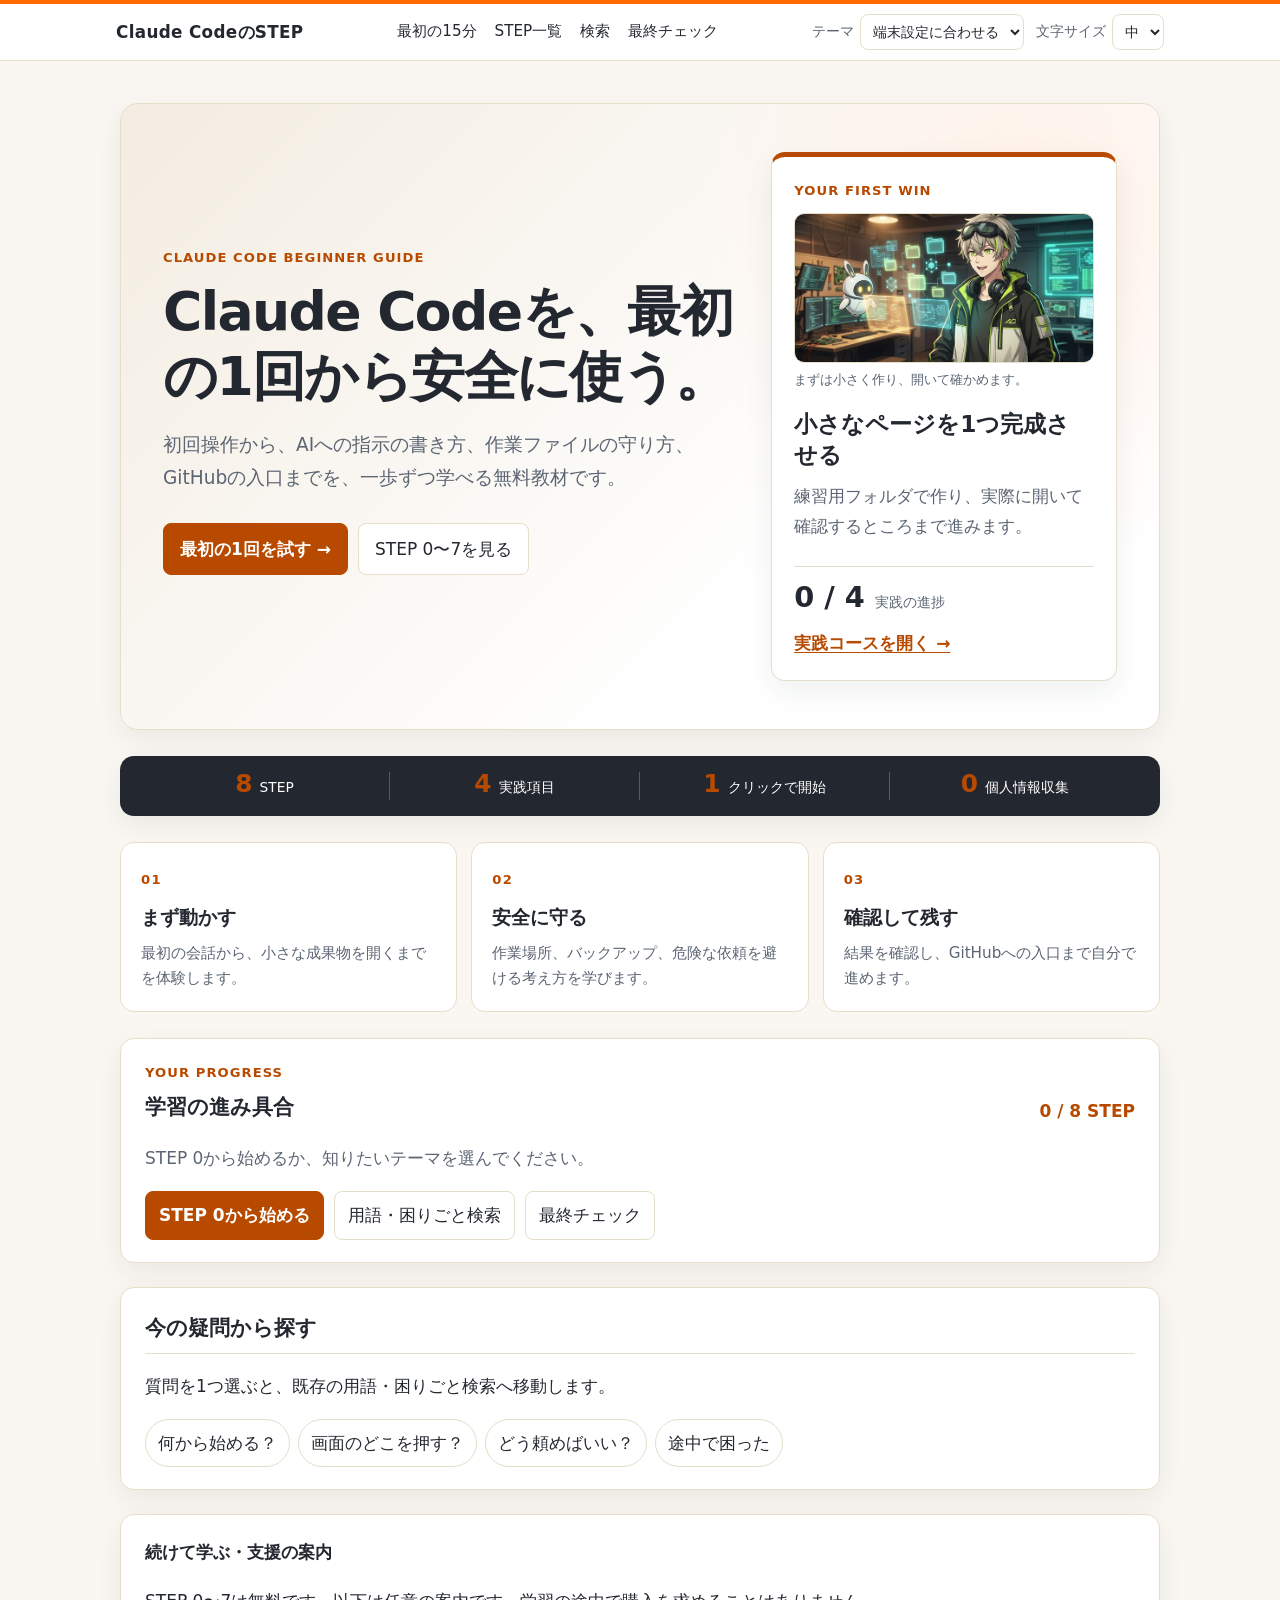
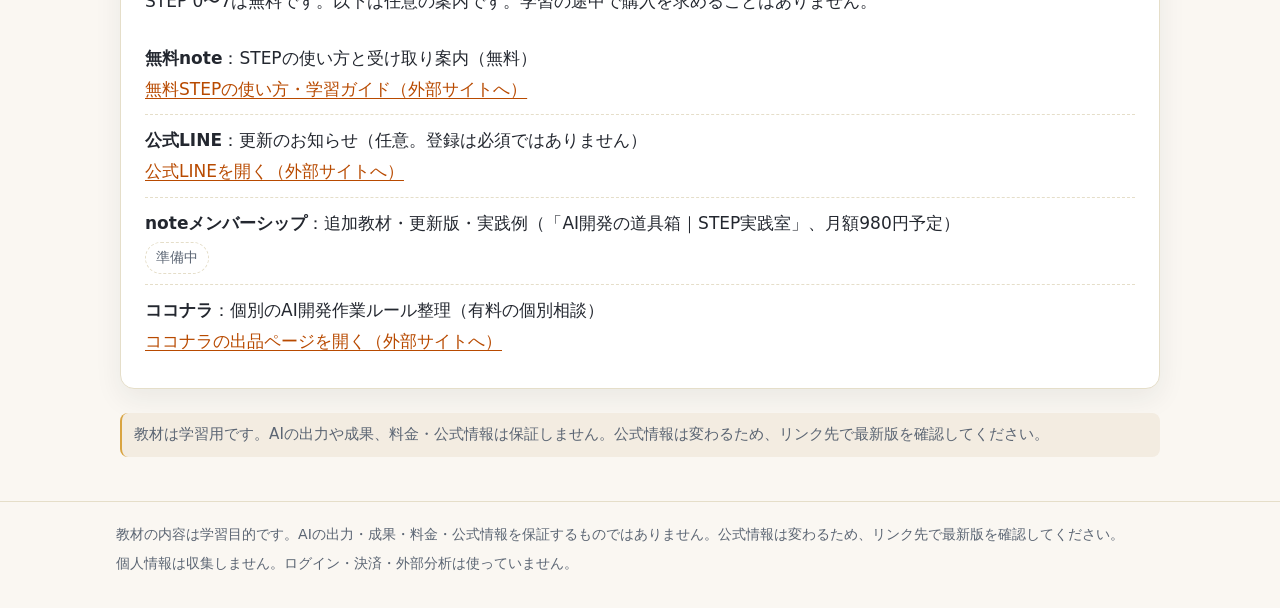
==== index.html @ e353921c "feat: refine responsive visual hierarchy" ====
<!doctype html>
<html lang="ja">
<head>
  <meta charset="utf-8">
  <meta name="viewport" content="width=device-width, initial-scale=1">
  <title>Claude CodeのSTEP</title>
  <meta name="description" content="Claude Codeの初回操作から、AIへの指示の書き方、作業ファイルの守り方、GitHubの入口までを学べる無料教材です。">
  <link rel="icon" href="data:image/svg+xml,%3Csvg xmlns='http://www.w3.org/2000/svg' viewBox='0 0 16 16'%3E%3Crect width='16' height='16' rx='3' fill='%23c2410c'/%3E%3C/svg%3E">
  <link rel="stylesheet" href="assets/style.css">
  <script>
    /* テーマ：保存済みの選択を描画前に適用する（auto＝端末設定に合わせる。保存不可でも動く） */
    (function () {
      var key = "claude-code-step:theme:v1";
      var fontKey = "claude-code-step:font-size:v1";
      var mode = "auto";
      var fontSize = "medium";
      try { var s = window.localStorage.getItem(key); if (s === "light" || s === "dark") mode = s; } catch (e) {}
      try { var f = window.localStorage.getItem(fontKey); if (f === "small" || f === "large") fontSize = f; } catch (e) {}
      if (mode !== "auto") document.documentElement.setAttribute("data-theme", mode);
      document.documentElement.setAttribute("data-font-size", fontSize);
      document.addEventListener("DOMContentLoaded", function () {
        var sel = document.getElementById("theme-select");
        var fontSel = document.getElementById("font-size-select");
        if (sel) {
          sel.value = mode;
          sel.addEventListener("change", function () {
          var v = sel.value;
          if (v === "light" || v === "dark") {
            document.documentElement.setAttribute("data-theme", v);
          } else {
            document.documentElement.removeAttribute("data-theme");
          }
          try { window.localStorage.setItem(key, v); } catch (e) {}
          });
        }
        if (fontSel) {
          fontSel.value = fontSize;
          fontSel.addEventListener("change", function () {
            var v = fontSel.value === "small" || fontSel.value === "large" ? fontSel.value : "medium";
            document.documentElement.setAttribute("data-font-size", v);
            try { window.localStorage.setItem(fontKey, v); } catch (e) {}
          });
        }
      });
    })();
  </script>
</head>
<body>
  <a class="skip" href="#app" data-skip="main">本文へ移動</a>
  <header class="site-header">
    <div class="wrap header-inner">
      <a class="brand" href="#/" data-nav="home">Claude CodeのSTEP</a>
      <nav class="main-nav" aria-label="主要メニュー">
        <a href="#/start" data-nav="start">最初の15分</a>
        <a href="#/steps" data-nav="steps">STEP一覧</a>
        <a href="#/search" data-nav="search">検索</a>
        <a href="#/final" data-nav="final">最終チェック</a>
      </nav>
      <div class="display-controls" aria-label="表示設定">
        <label class="theme-switch">テーマ
          <select id="theme-select">
            <option value="auto">端末設定に合わせる</option>
            <option value="light">ライト</option>
            <option value="dark">ダーク</option>
          </select>
        </label>
        <label class="theme-switch">文字サイズ
          <select id="font-size-select">
            <option value="small">小</option>
            <option value="medium">中</option>
            <option value="large">大</option>
          </select>
        </label>
      </div>
    </div>
  </header>

  <div class="wrap">
    <p id="store-notice" class="store-notice" hidden>この環境では進捗を保存できません。教材の閲覧と操作はそのまま行えます。</p>
    <p id="status" class="sr-status" role="status" aria-live="polite"></p>
    <main id="app" tabindex="-1">
      <p class="loading">読み込み中…</p>
    </main>
  </div>

  <footer class="site-footer">
    <div class="wrap">
      <p>教材の内容は学習目的です。AIの出力・成果・料金・公式情報を保証するものではありません。公式情報は変わるため、リンク先で最新版を確認してください。</p>
      <p>個人情報は収集しません。ログイン・決済・外部分析は使っていません。</p>
    </div>
  </footer>

  <script src="assets/app.js" defer></script>
</body>
</html>
---- assets/style.css ----
/* Claude CodeのSTEP｜スタイル（PC・スマホ対応、派手な演出なし）
 * デザイン方針（2026-11-09 最終調整）
 *  - でじたるあそびの基調（温かいクリーム背景・チャコール文字・グレージュの罫線）を土台にする
 *  - アクセントはでじたるあそびのオレンジを、文字と白地で4.5:1以上になるよう濃くした色（#B84A00）で使う
 *  - 渋沢A壱のライムグリーンは装飾（ヘッダーの細い帯）だけに使い、文字や操作部には使わない
 *  - 注意・補足の箱は地色を淡くし、左の罫線を細くして主張を抑える
 *  - 色は :root のトークンだけで定義し、部品のCSSはトークンを参照する
 */

:root {
  /* 色トークン（ライト） */
  --bg: #faf7f2;          /* でじたるあそびのクリーム背景 */
  --fg: #23272f;          /* 本文：チャコール（でじたるあそびの本文色） */
  --muted: #5b6573;       /* 補足文：本文より一段薄い */
  --line: #e5dec9;        /* 罫線：グレージュ */
  --card: #ffffff;        /* カード・面 */
  --accent: #b84a00;      /* 操作・リンク：オレンジを白地で読める濃さに調整 */
  --accent-fg: #ffffff;
  --done: #2e7d4f;        /* 完了の表示 */
  --note-bg: #f3ece1;     /* 注意・補足の地色（でじたるあそびのbg-subtle） */
  --note-line: #d9a441;   /* 注意・補足の左罫線（細く使う） */
  --focus: #d45400;       /* キーボードの焦点 */
  --brand: #ff6b00;       /* 装飾のみ（ヘッダーの帯） */
  --lime: #b8f500;        /* 装飾のみ（渋沢A壱の衣装色） */
  --radius: 8px;
  color-scheme: light;
}

@media (prefers-color-scheme: dark) {
  :root:not([data-theme="light"]) {
    --bg: #17181d;
    --fg: #edebe6;
    --muted: #a9afba;
    --line: #34343d;
    --card: #22232b;
    --accent: #ff9a4d;
    --accent-fg: #17181d;
    --done: #6fcf97;
    --note-bg: #2a2418;
    --note-line: #c98a2e;
    --focus: #ff9a4d;
    color-scheme: dark;
  }
}

:root[data-theme="dark"] {
  --bg: #17181d;
  --fg: #edebe6;
  --muted: #a9afba;
  --line: #34343d;
  --card: #22232b;
  --accent: #ff9a4d;
  --accent-fg: #17181d;
  --done: #6fcf97;
  --note-bg: #2a2418;
  --note-line: #c98a2e;
  --focus: #ff9a4d;
  color-scheme: dark;
}

* { box-sizing: border-box; }

html, body { margin: 0; padding: 0; }

body {
  background: var(--bg);
  color: var(--fg);
  font-family: "Yu Gothic UI", "Hiragino Sans", "Meiryo", system-ui, sans-serif;
  font-size: 17px;
  line-height: 1.8;
  overflow-wrap: anywhere;
}
html[data-font-size="small"] body { font-size: 16px; }
html[data-font-size="large"] body { font-size: 19px; }

.wrap {
  max-width: 760px;
  margin: 0 auto;
  padding: 0 16px;
}

a { color: var(--accent); text-underline-offset: 3px; }
a:focus-visible, button:focus-visible, input:focus-visible, summary:focus-visible {
  outline: 3px solid var(--focus);
  outline-offset: 2px;
}

.skip {
  position: absolute;
  left: -9999px;
}
.skip:focus { left: 16px; top: 8px; background: var(--card); color: var(--fg); padding: 6px 10px; z-index: 10; }

.sr-status {
  position: absolute;
  width: 1px; height: 1px; overflow: hidden;
  clip: rect(0 0 0 0);
  white-space: nowrap;
}

/* ヘッダー：上端の細い帯だけブランド色で示す */
.site-header {
  border-top: 4px solid var(--brand);
  border-bottom: 1px solid var(--line);
  background: var(--card);
  position: sticky;
  top: 0;
  z-index: 5;
}
.header-inner {
  display: flex;
  flex-wrap: wrap;
  gap: 8px 16px;
  align-items: center;
  justify-content: space-between;
  padding-top: 10px;
  padding-bottom: 10px;
}
.brand {
  font-weight: 800;
  text-decoration: none;
  color: var(--fg);
  font-size: 1.05rem;
  letter-spacing: 0.02em;
}
.main-nav {
  display: flex;
  flex-wrap: wrap;
  gap: 4px 14px;
  font-size: 0.95rem;
}
.main-nav a { text-decoration: none; padding: 4px 2px; color: var(--fg); }
.main-nav a[aria-current="page"] { font-weight: 800; border-bottom: 3px solid var(--brand); }

/* 表示切り替え（ヘッダー上部。ラベル付きの小さな選択欄） */
.theme-switch {
  display: inline-flex;
  align-items: center;
  gap: 6px;
  font-size: 0.9rem;
  color: var(--muted);
}
.theme-switch select {
  min-height: 36px;
  padding: 4px 8px;
  font: inherit;
  color: var(--fg);
  background: var(--card);
  border: 1px solid var(--line);
  border-radius: var(--radius);
}
.display-controls { display: flex; flex-wrap: wrap; gap: 8px 12px; align-items: center; }

main { padding: 20px 0 32px; }
main:focus { outline: none; }

/* 見出し：大きさの差で階層を示す（h1 > h2 > h3） */
h1 {
  font-size: 1.75rem;
  line-height: 1.35;
  font-weight: 800;
  letter-spacing: 0.01em;
  margin: 0.5em 0 0.45em;
  text-wrap: balance;
}
h1:focus { outline: none; }
h2 {
  font-size: 1.3rem;
  font-weight: 700;
  margin: 1.9em 0 0.6em;
  padding-bottom: 0.3em;
  border-bottom: 1px solid var(--line);
}
h3 { font-size: 1.08rem; font-weight: 700; margin: 1.3em 0 0.4em; }
.lead { color: var(--muted); }
.meta { color: var(--muted); font-size: 0.9rem; margin-top: 24px; }
.crumb { color: var(--muted); font-size: 0.9rem; margin: 0; }
.loading { color: var(--muted); }

.facts li { margin-bottom: 4px; }
.progress-line { font-weight: 700; }
.eyebrow {
  margin: 0 0 4px;
  color: var(--accent);
  font-size: 0.82rem;
  font-weight: 800;
  letter-spacing: 0.08em;
}

.store-notice {
  margin: 12px 0 0;
  padding: 10px 12px;
  background: var(--note-bg);
  border-left: 3px solid var(--note-line);
  border-radius: var(--radius);
  font-size: 0.95rem;
}

/* ボタン・行 */
.row { display: flex; flex-wrap: wrap; gap: 10px; margin: 12px 0; }
.btn {
  display: inline-block;
  min-height: 44px;
  padding: 10px 16px;
  border: 1px solid var(--line);
  border-radius: var(--radius);
  background: var(--card);
  color: var(--fg);
  font: inherit;
  text-decoration: none;
  cursor: pointer;
  text-align: center;
}
.btn:hover { border-color: var(--accent); }
.btn.primary {
  background: var(--accent);
  color: var(--accent-fg);
  border-color: var(--accent);
  font-weight: 700;
}
.btn.primary:hover { filter: brightness(1.08); }
.quickstart-card {
  border-top: 5px solid var(--accent);
  padding-top: 14px;
}
.quickstart-card h2 { margin-top: 0.25em; }
.question-entry {
  background: var(--note-bg);
}
.question-entry h2 { margin-top: 0; }
.question-chips {
  display: flex;
  flex-wrap: wrap;
  gap: 8px;
}
.question-chip {
  min-height: 42px;
  padding: 8px 12px;
  border: 1px solid var(--line);
  border-radius: 999px;
  background: var(--card);
  color: var(--fg);
  font: inherit;
  cursor: pointer;
}
.question-chip:hover { border-color: var(--accent); color: var(--accent); }

.quickstart-progress {
  margin: 16px 0;
  padding: 12px 14px;
  border-left: 4px solid var(--accent);
  background: var(--note-bg);
  font-weight: 800;
}
.quickstart-item {
  margin: 22px 0;
  padding: 18px;
  background: var(--card);
  border: 1px solid var(--line);
  border-radius: var(--radius);
}
.quickstart-item-head {
  display: flex;
  gap: 14px;
  align-items: flex-start;
}
.quickstart-item-head h2 { margin: 0; border: 0; padding: 0; }
.quickstart-item-head .meta { margin: 4px 0 0; }
.quickstart-number {
  display: inline-grid;
  place-items: center;
  width: 42px;
  height: 42px;
  flex: 0 0 42px;
  border-radius: 50%;
  background: var(--accent);
  color: var(--accent-fg);
  font-weight: 800;
}
.quickstart-item .body { margin-top: 10px; }
.quickstart-item .card {
  margin: 16px 0 0;
  background: var(--note-bg);
}
.quickstart-item .card h3 { margin-top: 0; }
.quickstart-arrow {
  margin: 0;
  color: var(--accent);
  font-weight: 800;
  text-align: center;
}
.quickstart-finish {
  border: 2px solid var(--accent);
}
.quickstart-finish h2 { margin-top: 0; }

/* カード：面の区別だけに使う。影はつけない */
.card {
  margin: 20px 0;
  padding: 16px 18px;
  background: var(--card);
  border: 1px solid var(--line);
  border-radius: var(--radius);
}
.card h3 { margin-top: 0; }

/* STEP画像：横幅に収め、幅が狭い画面でも見切れないようにする */
.step-figure { margin: 16px 0 20px; }
.step-image {
  display: block;
  width: 100%;
  height: auto;
  aspect-ratio: 16 / 9;
  object-fit: contain;
  border: 1px solid var(--line);
  border-radius: var(--radius);
  background: var(--card);
}
.body p, .body li { margin: 0.4em 0; }
.body ul, .body ol { padding-left: 1.4em; }
.try-steps li { margin-bottom: 6px; }

/* 注意・補足：地色と細い罫線で、本文より控えめに示す */
.note {
  margin: 12px 0;
  padding: 8px 12px;
  background: var(--note-bg);
  border-left: 2px solid var(--note-line);
  border-radius: var(--radius);
  font-size: 0.95rem;
  color: var(--muted);
}
.next-text { font-weight: 700; margin-top: 20px; }

pre.prompt {
  margin: 8px 0 0;
  padding: 12px;
  background: var(--card);
  border: 1px solid var(--line);
  border-radius: var(--radius);
  white-space: pre-wrap;
  word-break: break-word;
  font-family: "Consolas", "Meiryo", monospace;
  font-size: 0.95rem;
  line-height: 1.6;
}

/* チェックリスト */
.checklist { list-style: none; padding: 0; margin: 0; }
.checklist li { display: flex; gap: 10px; align-items: flex-start; padding: 10px 0; border-bottom: 1px dashed var(--line); }
.checklist input[type="checkbox"] {
  width: 22px; height: 22px; min-width: 22px; margin-top: 4px; accent-color: var(--accent);
}
.checklist label { cursor: pointer; }

.checklist-summary { padding-left: 1.2em; }

/* STEP一覧：番号は小さな丸札で示す */
.step-list { list-style: none; padding: 0; margin: 0; counter-reset: none; }
.step-list li { margin: 6px 0; }
.step-link {
  display: grid;
  grid-template-columns: auto 1fr auto;
  gap: 12px;
  align-items: center;
  padding: 10px 2px;
  text-decoration: none;
  color: var(--fg);
}
.step-link:hover .step-title { text-decoration: underline; text-underline-offset: 3px; }
.step-no {
  display: inline-block;
  min-width: 2.6em;
  padding: 2px 8px;
  border-radius: 999px;
  background: var(--note-bg);
  border: 1px solid var(--line);
  font-size: 0.88rem;
  font-weight: 700;
  text-align: center;
  white-space: nowrap;
}
.step-title { font-weight: 700; }
.step-badge { font-size: 0.85rem; color: var(--muted); white-space: nowrap; }
.step-link.is-done .step-badge { color: var(--done); font-weight: 700; }

/* 前後移動 */
.pager {
  display: grid;
  grid-template-columns: 1fr 1fr;
  gap: 10px;
  margin-top: 24px;
}
.pager .btn { white-space: normal; }
@media (max-width: 520px) {
  .pager { grid-template-columns: 1fr; }
}

/* 検索 */
.search-form { display: flex; flex-wrap: wrap; gap: 8px; margin: 12px 0 4px; }
.search-input {
  flex: 1 1 220px;
  min-height: 44px;
  padding: 8px 12px;
  font: inherit;
  color: var(--fg);
  background: var(--card);
  border: 1px solid var(--line);
  border-radius: var(--radius);
}
.glossary dt { font-weight: 700; margin-top: 12px; }
.glossary dd { margin: 2px 0 0 0; color: var(--fg); }
.glossary .related { color: var(--muted); font-size: 0.92rem; }

.guide-list { list-style: none; padding: 0; margin: 0; }
.guide-list li { padding: 10px 0; border-bottom: 1px dashed var(--line); }
.guide-list li:last-child { border-bottom: none; }
.coming {
  display: inline-block;
  margin-top: 4px;
  padding: 2px 10px;
  border: 1px dashed var(--line);
  border-radius: 999px;
  color: var(--muted);
  font-size: 0.9rem;
}

/* フッター */
.site-footer {
  border-top: 1px solid var(--line);
  padding: 16px 0 28px;
  color: var(--muted);
  font-size: 0.88rem;
}
.site-footer p { margin: 4px 0; }

/* 狭い画面（スマホ・約375px〜480px） */
@media (max-width: 480px) {
  body { font-size: 16px; line-height: 1.75; }
  h1 { font-size: 1.45rem; }
  h2 { font-size: 1.2rem; }
  .step-link { grid-template-columns: auto 1fr; }
  .step-badge { grid-column: 2; justify-self: start; }
  .card { padding: 14px; }
  .quickstart-item { padding: 14px; }
  .quickstart-item-head { gap: 10px; }
  .quickstart-item-head h2 { font-size: 1.1rem; }
  .quickstart-number { width: 36px; height: 36px; flex-basis: 36px; }
  .question-chip { width: 100%; text-align: left; }
}

@media (prefers-reduced-motion: reduce) {
  * { transition: none !important; animation: none !important; }
}

/* 2026-11-09 visual gap pass: hierarchy first, existing STEP brand retained */
:root {
  --accent-soft: #fff1e8;
  --surface-soft: #f5f0e8;
  --shadow-soft: 0 10px 28px rgba(35, 39, 47, 0.07);
  --radius-lg: 18px;
}

.wrap { max-width: 1080px; }
.home-page, .quickstart-page, .search-page { max-width: 1040px; margin: 0 auto; }
.lesson-page { max-width: 1080px; margin: 0 auto; }
.site-header .wrap { max-width: 1080px; }
.site-footer .wrap { max-width: 1080px; }

.home-hero {
  display: grid;
  grid-template-columns: minmax(0, 1.25fr) minmax(280px, 0.75fr);
  gap: 32px;
  align-items: stretch;
  margin: 22px 0 26px;
  padding: 48px 42px;
  background: radial-gradient(circle at 88% 18%, var(--accent-soft), transparent 34%), linear-gradient(135deg, var(--note-bg), var(--card) 68%);
  border: 1px solid var(--line);
  border-radius: var(--radius-lg);
  box-shadow: var(--shadow-soft);
}
.hero-copy { align-self: center; }
.hero-copy h1 { max-width: 720px; margin: 0.2em 0 0.35em; font-size: clamp(2.2rem, 5vw, 3.35rem); line-height: 1.2; letter-spacing: -0.03em; }
.hero-copy .lead { max-width: 680px; margin: 0; font-size: 1.16rem; }
.hero-actions { margin-top: 28px; }
.hero-actions .btn { min-width: 170px; }
.hero-panel { align-self: center; padding: 22px; background: var(--card); border: 1px solid var(--line); border-top: 5px solid var(--accent); border-radius: 14px; box-shadow: var(--shadow-soft); }
.hero-visual { margin: 10px 0 18px; }
.hero-visual img { display: block; width: 100%; height: 150px; aspect-ratio: 16 / 9; object-fit: cover; border: 1px solid var(--line); border-radius: 10px; }
.hero-visual figcaption { margin-top: 7px; color: var(--muted); font-size: 0.83rem; line-height: 1.5; }
.hero-panel h2 { margin: 0.25em 0 0.45em; padding: 0; border: 0; font-size: 1.45rem; line-height: 1.35; }
.hero-panel p:not(.eyebrow):not(.hero-stat) { margin: 0; color: var(--muted); }
.hero-stat { display: flex; gap: 10px; align-items: baseline; margin: 24px 0 12px; padding-top: 16px; border-top: 1px solid var(--line); }
.hero-stat strong { font-size: 1.8rem; line-height: 1; }
.hero-stat span { color: var(--muted); font-size: 0.9rem; }
.text-link { font-weight: 800; }

.home-facts { display: grid; grid-template-columns: repeat(3, 1fr); gap: 14px; margin: 0 0 26px; }
.home-stats { display: grid; grid-template-columns: repeat(4, 1fr); margin: 0 0 26px; padding: 16px 20px; background: var(--fg); color: var(--card); border-radius: 14px; box-shadow: var(--shadow-soft); }
.home-stats > div { display: flex; align-items: baseline; justify-content: center; gap: 7px; padding: 0 12px; border-right: 1px solid color-mix(in srgb, var(--card) 24%, transparent); }
.home-stats > div:last-child { border-right: 0; }
.home-stats strong { color: var(--accent); font-size: 1.55rem; line-height: 1; }
.home-stats span { font-size: 0.86rem; }
.home-fact { min-height: 170px; padding: 20px; background: var(--card); border: 1px solid var(--line); border-radius: 14px; }
.fact-number { color: var(--accent); font-size: 0.82rem; font-weight: 800; letter-spacing: 0.1em; }
.home-fact h2 { margin: 7px 0 6px; padding: 0; border: 0; font-size: 1.2rem; }
.home-fact p { margin: 0; color: var(--muted); font-size: 0.95rem; line-height: 1.65; }
.home-progress { margin: 0 0 26px; padding: 24px; box-shadow: var(--shadow-soft); }
.section-heading { display: flex; align-items: end; justify-content: space-between; gap: 16px; }
.section-heading h2 { margin: 0.1em 0 0; padding: 0; border: 0; }
.section-heading > strong { color: var(--accent); white-space: nowrap; }
.home-progress > p { color: var(--muted); }
.compact-actions { margin-bottom: 0; }
.compact-actions .btn { min-height: 42px; padding: 8px 13px; }

.card { margin: 24px 0; padding: 22px 24px; border-radius: 14px; box-shadow: var(--shadow-soft); }
.quickstart-card { border-top-width: 6px; }
.quickstart-card h2 { font-size: 1.5rem; }
.quickstart-page > h1 { margin-top: 0.35em; font-size: 2.5rem; }
.quickstart-page > .lead { max-width: 760px; font-size: 1.12rem; }
.quickstart-item { padding: 24px; border-radius: 14px; box-shadow: var(--shadow-soft); }
.quickstart-item .prompt-card { box-shadow: none; }

.lesson-layout { display: grid; grid-template-columns: 220px minmax(0, 900px); gap: 38px; align-items: start; }
.step-rail { position: sticky; top: 92px; padding: 20px 16px; background: var(--card); border: 1px solid var(--line); border-top: 5px solid var(--accent); border-radius: 14px; box-shadow: var(--shadow-soft); }
.step-rail summary { list-style: none; cursor: pointer; }
.step-rail summary::-webkit-details-marker { display: none; }
.step-rail summary::after { content: "＋"; float: right; color: var(--accent); font-weight: 800; }
.step-rail[open] summary::after { content: "−"; }
.rail-title { display: block; margin: 0.25em 0 0; font-size: 1.15rem; font-weight: 800; }
.rail-progress { display: block; margin: 4px 0 14px; color: var(--accent); font-size: 0.88rem; font-weight: 800; }
.step-rail-list { list-style: none; padding: 0; margin: 0; }
.step-rail-list li { border-top: 1px solid var(--line); }
.step-rail-list a { display: block; padding: 9px 4px; color: var(--muted); font-size: 0.88rem; line-height: 1.45; text-decoration: none; }
.step-rail-list a:hover, .step-rail-list li.is-current a { color: var(--fg); font-weight: 800; }
.step-rail-list li.is-current { border-left: 4px solid var(--accent); background: var(--accent-soft); }
.step-rail-list li.is-current a { padding-left: 8px; }
.lesson-header { margin: 12px 0 28px; padding: 20px 0 22px; border-bottom: 1px solid var(--line); }
.lesson-header h1 { margin-bottom: 0.25em; font-size: 2.5rem; }
.lesson-header .lead { max-width: 760px; font-size: 1.1rem; }
.lesson-content > .step-figure, .lesson-content > .body, .lesson-content > .prompt-card, .lesson-content > .check-card, .lesson-content > .card, .lesson-content > .next-text, .lesson-content > .pager, .lesson-content > .meta { max-width: 900px; margin-left: auto; margin-right: auto; }
.lesson-content > .body { padding: 4px 2px; }
.lesson-content > .body > p:first-of-type { margin-top: 0.6em; padding: 16px 18px; background: var(--surface-soft); border-left: 4px solid var(--accent); border-radius: 10px; }
.lesson-content > .body h2 { margin-top: 1.8em; }
.lesson-content > .body h3 { margin: 2em 0 0.6em; padding: 8px 0 8px 14px; border-left: 4px solid var(--accent); background: var(--accent-soft); font-size: 1.08rem; }
.lesson-content > .body h3:first-child { margin-top: 0.5em; }
.lesson-content > .body .try-steps { list-style: none; padding-left: 0; counter-reset: lesson-step; }
.lesson-content > .body .try-steps li { counter-increment: lesson-step; position: relative; min-height: 38px; margin: 12px 0; padding: 5px 0 5px 46px; }
.lesson-content > .body .try-steps li::before { content: counter(lesson-step); position: absolute; left: 0; top: 0; display: grid; place-items: center; width: 30px; height: 30px; border-radius: 50%; background: var(--accent); color: var(--accent-fg); font-weight: 800; }
.prompt-card { background: var(--surface-soft); }
.prompt-card h3, .check-card h3 { margin-bottom: 10px; }
.check-card { border-left: 5px solid var(--done); }
.pager { margin-top: 32px; }

.search-page > h1 { margin-top: 0.35em; font-size: 2.5rem; }
.search-form { margin: 22px 0 12px; padding: 18px; background: var(--card); border: 1px solid var(--line); border-radius: 14px; box-shadow: var(--shadow-soft); }
.search-page > h2 { margin-top: 28px; }

/* 検索結果カード：STEP・用語・困りごとを、既存のカード・影・ラベルで同じ階層にする */
.search-results { display: grid; grid-template-columns: repeat(auto-fill, minmax(260px, 1fr)); gap: 14px; }
.search-result { margin: 0; padding: 18px 20px; border-radius: 14px; box-shadow: var(--shadow-soft); display: flex; flex-direction: column; gap: 6px; min-width: 0; }
.search-result .eyebrow { margin: 0; }
.search-result h3 { margin: 0; font-size: 1.1rem; line-height: 1.5; overflow-wrap: anywhere; }
.search-result h3 a { color: inherit; }
.search-result .result-body { margin: 0; }
.search-result .result-related { margin: auto 0 0; padding-top: 6px; font-size: 0.92rem; overflow-wrap: anywhere; }
.search-result .result-related .related { color: var(--muted); }

@media (max-width: 700px) {
  .home-hero { grid-template-columns: 1fr; gap: 24px; padding: 30px 22px; }
  .home-facts { grid-template-columns: 1fr; }
  .home-stats { grid-template-columns: repeat(2, 1fr); gap: 12px 0; padding: 14px 8px; }
  .home-stats > div:nth-child(2) { border-right: 0; }
  .home-stats > div:nth-child(-n+2) { padding-bottom: 8px; }
  .home-stats > div:nth-child(n+3) { padding-top: 8px; }
  .home-fact { min-height: auto; }
  .hero-copy h1 { font-size: 2.2rem; }
  .section-heading { align-items: flex-start; flex-direction: column; gap: 4px; }
  .lesson-layout { grid-template-columns: 1fr; gap: 18px; }
  .step-rail { position: static; padding: 16px; }
  .step-rail:not([open]) { padding-bottom: 12px; }
  .step-rail-list { display: grid; grid-template-columns: repeat(2, minmax(0, 1fr)); gap: 0 10px; }
}

@media (max-width: 480px) {
  .wrap { padding: 0 14px; }
  .home-hero { margin-top: 12px; padding: 24px 18px; border-radius: 14px; }
  .hero-copy h1 { font-size: 1.95rem; }
  .hero-copy .lead { font-size: 1rem; }
  .hero-actions .btn { width: 100%; }
  .hero-panel { padding: 20px; }
  .hero-visual { margin-bottom: 14px; }
  .hero-visual img { height: 150px; }
  .home-progress { padding: 18px; }
  .compact-actions .btn { width: 100%; }
  .quickstart-page > h1, .lesson-header h1, .search-page > h1 { font-size: 1.9rem; }
  .quickstart-item { padding: 16px; }
  .card { padding: 16px; }
  .search-form .search-input, .search-form .btn { width: 100%; }
  .header-inner { align-items: flex-start; }
  .brand { flex: 1 0 100%; }
  .main-nav { width: 100%; justify-content: space-between; gap: 2px; font-size: 0.82rem; }
  .display-controls { width: 100%; justify-content: flex-start; gap: 6px 10px; }
  .theme-switch { font-size: 0.8rem; }
  .theme-switch select { min-height: 34px; max-width: 165px; }
}
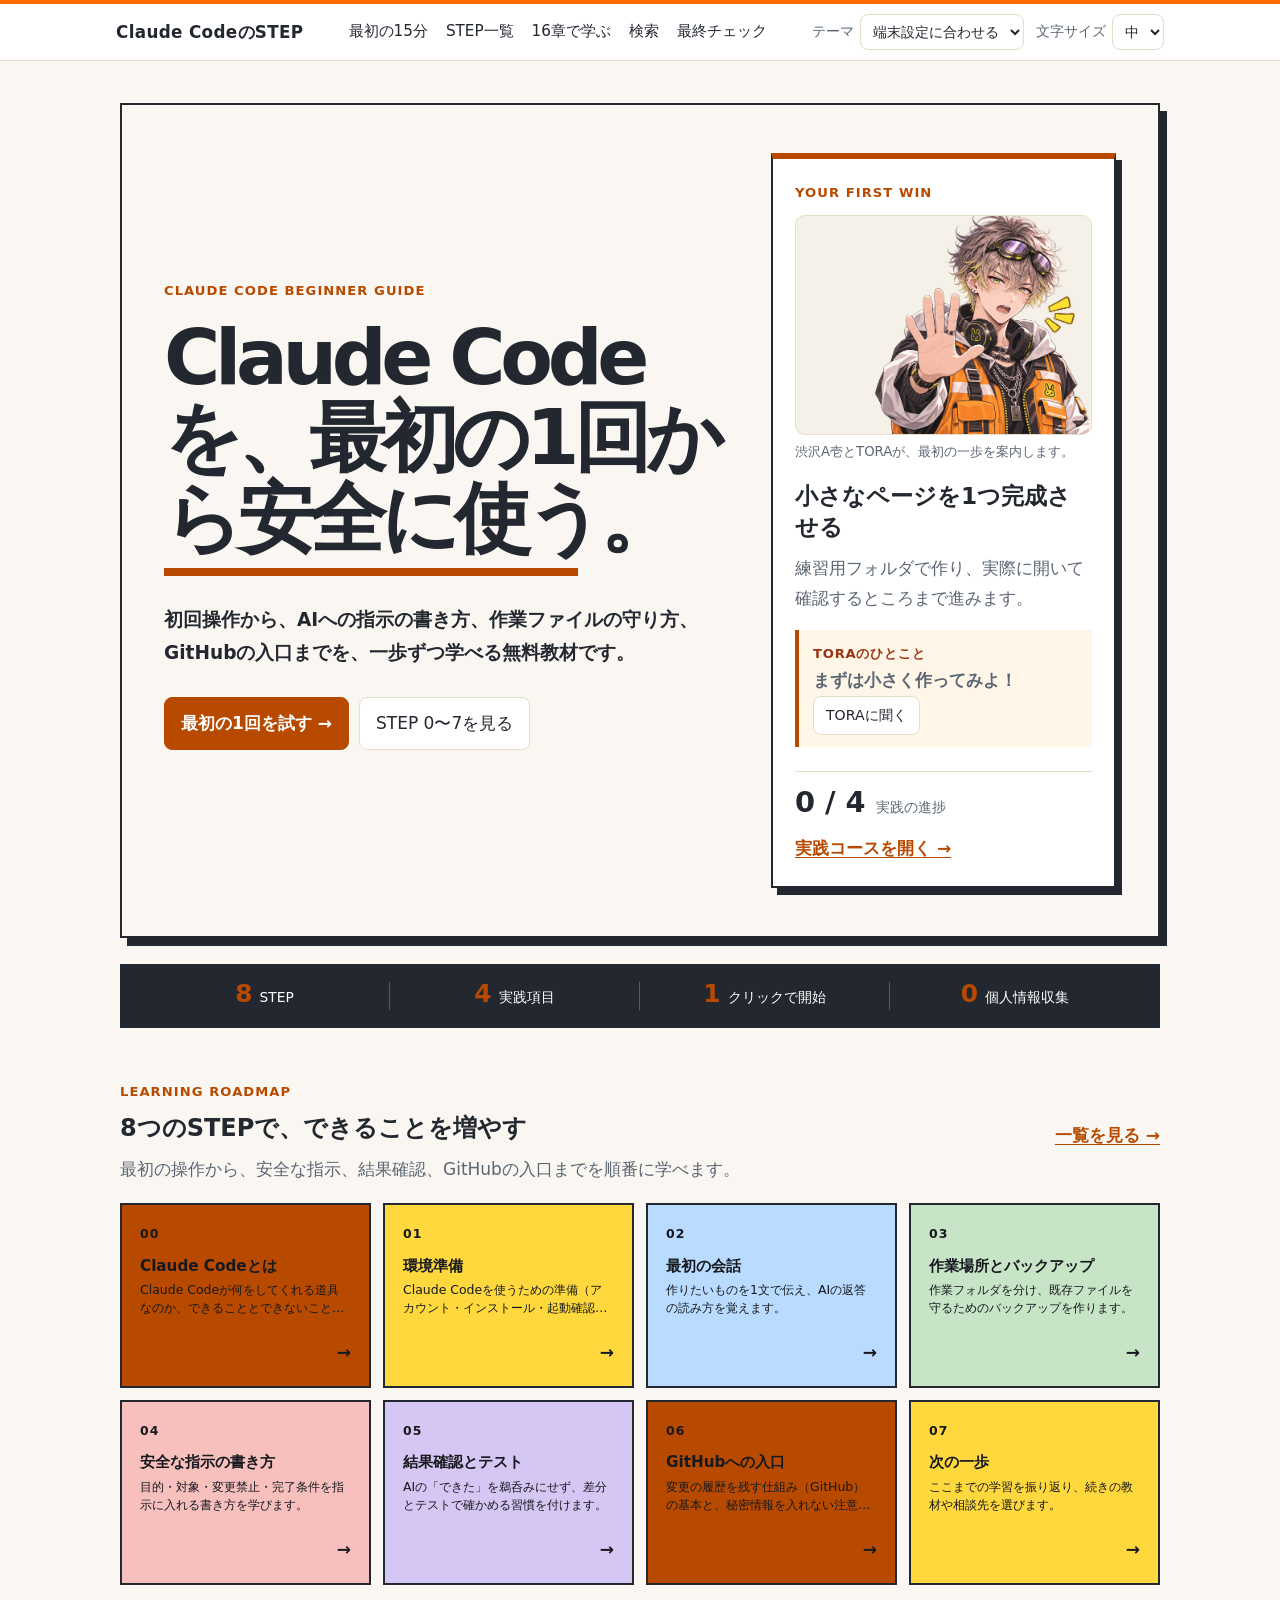
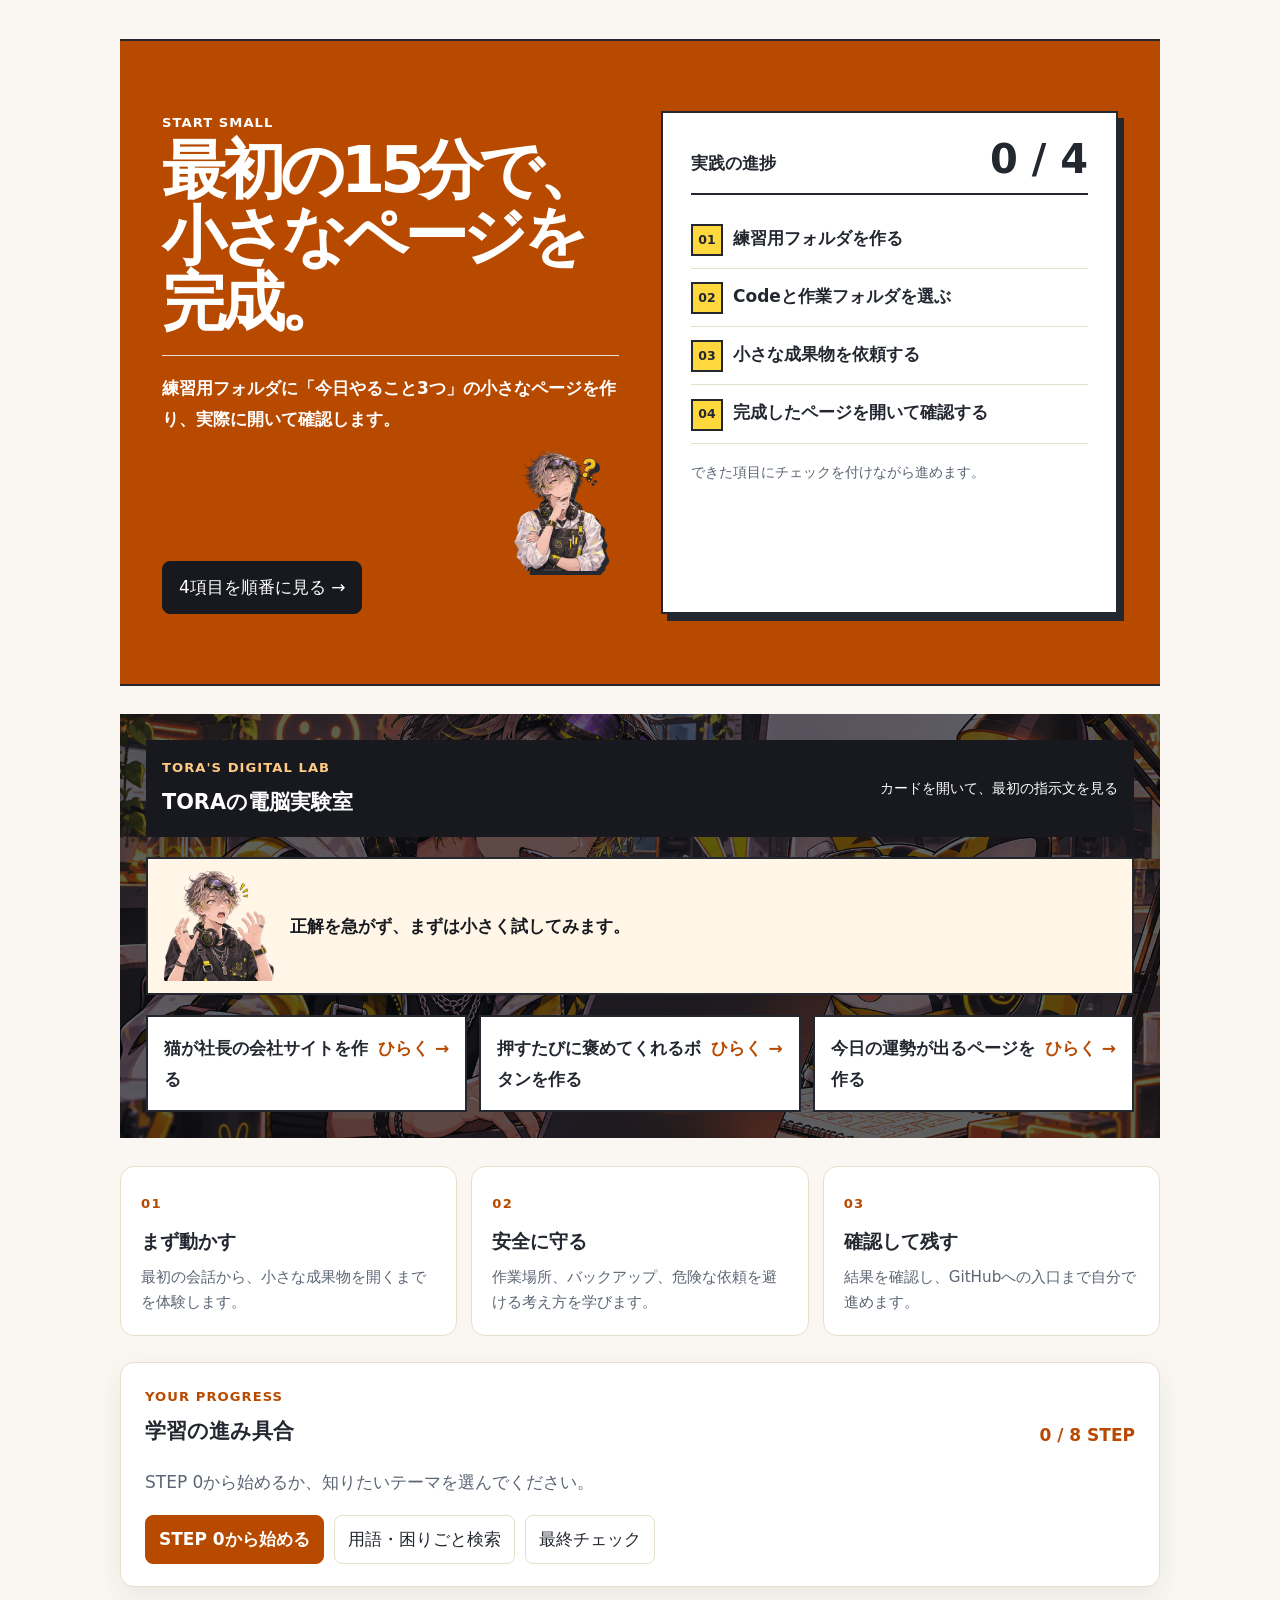
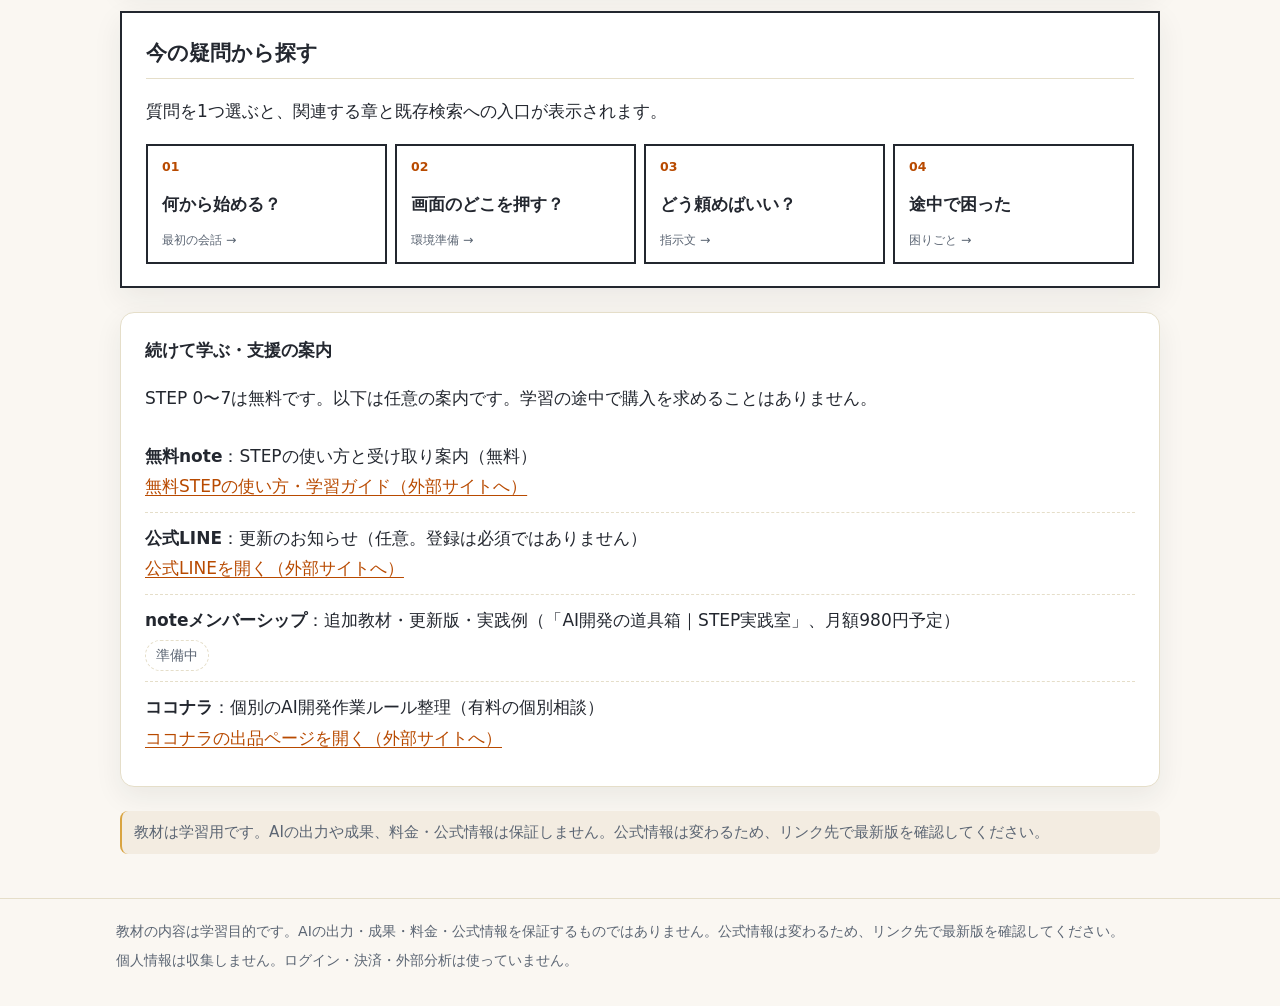
==== commit 00e2413d: "feat: publish approved 16-chapter extension and mobile readability fixes" ====
--- a/index.html
+++ b/index.html
@@ -53,6 +53,7 @@
       <nav class="main-nav" aria-label="主要メニュー">
         <a href="#/start" data-nav="start">最初の15分</a>
         <a href="#/steps" data-nav="steps">STEP一覧</a>
+        <a href="#/chapters" data-nav="chapters">16章で学ぶ</a>
         <a href="#/search" data-nav="search">検索</a>
         <a href="#/final" data-nav="final">最終チェック</a>
       </nav>
--- a/assets/style.css
+++ b/assets/style.css
@@ -1,606 +1,958 @@
-/* Claude CodeのSTEP｜スタイル（PC・スマホ対応、派手な演出なし）
- * デザイン方針（2026-11-09 最終調整）
- *  - でじたるあそびの基調（温かいクリーム背景・チャコール文字・グレージュの罫線）を土台にする
- *  - アクセントはでじたるあそびのオレンジを、文字と白地で4.5:1以上になるよう濃くした色（#B84A00）で使う
- *  - 渋沢A壱のライムグリーンは装飾（ヘッダーの細い帯）だけに使い、文字や操作部には使わない
- *  - 注意・補足の箱は地色を淡くし、左の罫線を細くして主張を抑える
- *  - 色は :root のトークンだけで定義し、部品のCSSはトークンを参照する
- */
-
-:root {
-  /* 色トークン（ライト） */
-  --bg: #faf7f2;          /* でじたるあそびのクリーム背景 */
-  --fg: #23272f;          /* 本文：チャコール（でじたるあそびの本文色） */
-  --muted: #5b6573;       /* 補足文：本文より一段薄い */
-  --line: #e5dec9;        /* 罫線：グレージュ */
-  --card: #ffffff;        /* カード・面 */
-  --accent: #b84a00;      /* 操作・リンク：オレンジを白地で読める濃さに調整 */
-  --accent-fg: #ffffff;
-  --done: #2e7d4f;        /* 完了の表示 */
-  --note-bg: #f3ece1;     /* 注意・補足の地色（でじたるあそびのbg-subtle） */
-  --note-line: #d9a441;   /* 注意・補足の左罫線（細く使う） */
-  --focus: #d45400;       /* キーボードの焦点 */
-  --brand: #ff6b00;       /* 装飾のみ（ヘッダーの帯） */
-  --lime: #b8f500;        /* 装飾のみ（渋沢A壱の衣装色） */
-  --radius: 8px;
-  color-scheme: light;
-}
-
-@media (prefers-color-scheme: dark) {
-  :root:not([data-theme="light"]) {
-    --bg: #17181d;
-    --fg: #edebe6;
-    --muted: #a9afba;
-    --line: #34343d;
-    --card: #22232b;
-    --accent: #ff9a4d;
-    --accent-fg: #17181d;
-    --done: #6fcf97;
-    --note-bg: #2a2418;
-    --note-line: #c98a2e;
-    --focus: #ff9a4d;
-    color-scheme: dark;
-  }
-}
-
-:root[data-theme="dark"] {
-  --bg: #17181d;
-  --fg: #edebe6;
-  --muted: #a9afba;
-  --line: #34343d;
-  --card: #22232b;
-  --accent: #ff9a4d;
-  --accent-fg: #17181d;
-  --done: #6fcf97;
-  --note-bg: #2a2418;
-  --note-line: #c98a2e;
-  --focus: #ff9a4d;
-  color-scheme: dark;
-}
-
-* { box-sizing: border-box; }
-
-html, body { margin: 0; padding: 0; }
-
-body {
-  background: var(--bg);
-  color: var(--fg);
-  font-family: "Yu Gothic UI", "Hiragino Sans", "Meiryo", system-ui, sans-serif;
-  font-size: 17px;
-  line-height: 1.8;
-  overflow-wrap: anywhere;
-}
-html[data-font-size="small"] body { font-size: 16px; }
-html[data-font-size="large"] body { font-size: 19px; }
-
-.wrap {
-  max-width: 760px;
-  margin: 0 auto;
-  padding: 0 16px;
-}
-
-a { color: var(--accent); text-underline-offset: 3px; }
-a:focus-visible, button:focus-visible, input:focus-visible, summary:focus-visible {
-  outline: 3px solid var(--focus);
-  outline-offset: 2px;
-}
-
-.skip {
-  position: absolute;
-  left: -9999px;
-}
-.skip:focus { left: 16px; top: 8px; background: var(--card); color: var(--fg); padding: 6px 10px; z-index: 10; }
-
-.sr-status {
-  position: absolute;
-  width: 1px; height: 1px; overflow: hidden;
-  clip: rect(0 0 0 0);
-  white-space: nowrap;
-}
-
-/* ヘッダー：上端の細い帯だけブランド色で示す */
-.site-header {
-  border-top: 4px solid var(--brand);
-  border-bottom: 1px solid var(--line);
-  background: var(--card);
-  position: sticky;
-  top: 0;
-  z-index: 5;
-}
-.header-inner {
-  display: flex;
-  flex-wrap: wrap;
-  gap: 8px 16px;
-  align-items: center;
-  justify-content: space-between;
-  padding-top: 10px;
-  padding-bottom: 10px;
-}
-.brand {
-  font-weight: 800;
-  text-decoration: none;
-  color: var(--fg);
-  font-size: 1.05rem;
-  letter-spacing: 0.02em;
-}
-.main-nav {
-  display: flex;
-  flex-wrap: wrap;
-  gap: 4px 14px;
-  font-size: 0.95rem;
-}
-.main-nav a { text-decoration: none; padding: 4px 2px; color: var(--fg); }
-.main-nav a[aria-current="page"] { font-weight: 800; border-bottom: 3px solid var(--brand); }
-
-/* 表示切り替え（ヘッダー上部。ラベル付きの小さな選択欄） */
-.theme-switch {
-  display: inline-flex;
-  align-items: center;
-  gap: 6px;
-  font-size: 0.9rem;
-  color: var(--muted);
-}
-.theme-switch select {
-  min-height: 36px;
-  padding: 4px 8px;
-  font: inherit;
-  color: var(--fg);
-  background: var(--card);
-  border: 1px solid var(--line);
-  border-radius: var(--radius);
-}
-.display-controls { display: flex; flex-wrap: wrap; gap: 8px 12px; align-items: center; }
-
-main { padding: 20px 0 32px; }
-main:focus { outline: none; }
-
-/* 見出し：大きさの差で階層を示す（h1 > h2 > h3） */
-h1 {
-  font-size: 1.75rem;
-  line-height: 1.35;
-  font-weight: 800;
-  letter-spacing: 0.01em;
-  margin: 0.5em 0 0.45em;
-  text-wrap: balance;
-}
-h1:focus { outline: none; }
-h2 {
-  font-size: 1.3rem;
-  font-weight: 700;
-  margin: 1.9em 0 0.6em;
-  padding-bottom: 0.3em;
-  border-bottom: 1px solid var(--line);
-}
-h3 { font-size: 1.08rem; font-weight: 700; margin: 1.3em 0 0.4em; }
-.lead { color: var(--muted); }
-.meta { color: var(--muted); font-size: 0.9rem; margin-top: 24px; }
-.crumb { color: var(--muted); font-size: 0.9rem; margin: 0; }
-.loading { color: var(--muted); }
-
-.facts li { margin-bottom: 4px; }
-.progress-line { font-weight: 700; }
-.eyebrow {
-  margin: 0 0 4px;
-  color: var(--accent);
-  font-size: 0.82rem;
-  font-weight: 800;
-  letter-spacing: 0.08em;
-}
-
-.store-notice {
-  margin: 12px 0 0;
-  padding: 10px 12px;
-  background: var(--note-bg);
-  border-left: 3px solid var(--note-line);
-  border-radius: var(--radius);
-  font-size: 0.95rem;
-}
-
-/* ボタン・行 */
-.row { display: flex; flex-wrap: wrap; gap: 10px; margin: 12px 0; }
-.btn {
-  display: inline-block;
-  min-height: 44px;
-  padding: 10px 16px;
-  border: 1px solid var(--line);
-  border-radius: var(--radius);
-  background: var(--card);
-  color: var(--fg);
-  font: inherit;
-  text-decoration: none;
-  cursor: pointer;
-  text-align: center;
-}
-.btn:hover { border-color: var(--accent); }
-.btn.primary {
-  background: var(--accent);
-  color: var(--accent-fg);
-  border-color: var(--accent);
-  font-weight: 700;
-}
-.btn.primary:hover { filter: brightness(1.08); }
-.quickstart-card {
-  border-top: 5px solid var(--accent);
-  padding-top: 14px;
-}
-.quickstart-card h2 { margin-top: 0.25em; }
-.question-entry {
-  background: var(--note-bg);
-}
-.question-entry h2 { margin-top: 0; }
-.question-chips {
-  display: flex;
-  flex-wrap: wrap;
-  gap: 8px;
-}
-.question-chip {
-  min-height: 42px;
-  padding: 8px 12px;
-  border: 1px solid var(--line);
-  border-radius: 999px;
-  background: var(--card);
-  color: var(--fg);
-  font: inherit;
-  cursor: pointer;
-}
-.question-chip:hover { border-color: var(--accent); color: var(--accent); }
-
-.quickstart-progress {
-  margin: 16px 0;
-  padding: 12px 14px;
-  border-left: 4px solid var(--accent);
-  background: var(--note-bg);
-  font-weight: 800;
-}
-.quickstart-item {
-  margin: 22px 0;
-  padding: 18px;
-  background: var(--card);
-  border: 1px solid var(--line);
-  border-radius: var(--radius);
-}
-.quickstart-item-head {
-  display: flex;
-  gap: 14px;
-  align-items: flex-start;
-}
-.quickstart-item-head h2 { margin: 0; border: 0; padding: 0; }
-.quickstart-item-head .meta { margin: 4px 0 0; }
-.quickstart-number {
-  display: inline-grid;
-  place-items: center;
-  width: 42px;
-  height: 42px;
-  flex: 0 0 42px;
-  border-radius: 50%;
-  background: var(--accent);
-  color: var(--accent-fg);
-  font-weight: 800;
-}
-.quickstart-item .body { margin-top: 10px; }
-.quickstart-item .card {
-  margin: 16px 0 0;
-  background: var(--note-bg);
-}
-.quickstart-item .card h3 { margin-top: 0; }
-.quickstart-arrow {
-  margin: 0;
-  color: var(--accent);
-  font-weight: 800;
-  text-align: center;
-}
-.quickstart-finish {
-  border: 2px solid var(--accent);
-}
-.quickstart-finish h2 { margin-top: 0; }
-
-/* カード：面の区別だけに使う。影はつけない */
-.card {
-  margin: 20px 0;
-  padding: 16px 18px;
-  background: var(--card);
-  border: 1px solid var(--line);
-  border-radius: var(--radius);
-}
-.card h3 { margin-top: 0; }
-
-/* STEP画像：横幅に収め、幅が狭い画面でも見切れないようにする */
-.step-figure { margin: 16px 0 20px; }
-.step-image {
-  display: block;
-  width: 100%;
-  height: auto;
-  aspect-ratio: 16 / 9;
-  object-fit: contain;
-  border: 1px solid var(--line);
-  border-radius: var(--radius);
-  background: var(--card);
-}
-.body p, .body li { margin: 0.4em 0; }
-.body ul, .body ol { padding-left: 1.4em; }
-.try-steps li { margin-bottom: 6px; }
-
-/* 注意・補足：地色と細い罫線で、本文より控えめに示す */
-.note {
-  margin: 12px 0;
-  padding: 8px 12px;
-  background: var(--note-bg);
-  border-left: 2px solid var(--note-line);
-  border-radius: var(--radius);
-  font-size: 0.95rem;
-  color: var(--muted);
-}
-.next-text { font-weight: 700; margin-top: 20px; }
-
-pre.prompt {
-  margin: 8px 0 0;
-  padding: 12px;
-  background: var(--card);
-  border: 1px solid var(--line);
-  border-radius: var(--radius);
-  white-space: pre-wrap;
-  word-break: break-word;
-  font-family: "Consolas", "Meiryo", monospace;
-  font-size: 0.95rem;
-  line-height: 1.6;
-}
-
-/* チェックリスト */
-.checklist { list-style: none; padding: 0; margin: 0; }
-.checklist li { display: flex; gap: 10px; align-items: flex-start; padding: 10px 0; border-bottom: 1px dashed var(--line); }
-.checklist input[type="checkbox"] {
-  width: 22px; height: 22px; min-width: 22px; margin-top: 4px; accent-color: var(--accent);
-}
-.checklist label { cursor: pointer; }
-
-.checklist-summary { padding-left: 1.2em; }
-
-/* STEP一覧：番号は小さな丸札で示す */
-.step-list { list-style: none; padding: 0; margin: 0; counter-reset: none; }
-.step-list li { margin: 6px 0; }
-.step-link {
-  display: grid;
-  grid-template-columns: auto 1fr auto;
-  gap: 12px;
-  align-items: center;
-  padding: 10px 2px;
-  text-decoration: none;
-  color: var(--fg);
-}
-.step-link:hover .step-title { text-decoration: underline; text-underline-offset: 3px; }
-.step-no {
-  display: inline-block;
-  min-width: 2.6em;
-  padding: 2px 8px;
-  border-radius: 999px;
-  background: var(--note-bg);
-  border: 1px solid var(--line);
-  font-size: 0.88rem;
-  font-weight: 700;
-  text-align: center;
-  white-space: nowrap;
-}
-.step-title { font-weight: 700; }
-.step-badge { font-size: 0.85rem; color: var(--muted); white-space: nowrap; }
-.step-link.is-done .step-badge { color: var(--done); font-weight: 700; }
-
-/* 前後移動 */
-.pager {
-  display: grid;
-  grid-template-columns: 1fr 1fr;
-  gap: 10px;
-  margin-top: 24px;
-}
-.pager .btn { white-space: normal; }
-@media (max-width: 520px) {
-  .pager { grid-template-columns: 1fr; }
-}
-
-/* 検索 */
-.search-form { display: flex; flex-wrap: wrap; gap: 8px; margin: 12px 0 4px; }
-.search-input {
-  flex: 1 1 220px;
-  min-height: 44px;
-  padding: 8px 12px;
-  font: inherit;
-  color: var(--fg);
-  background: var(--card);
-  border: 1px solid var(--line);
-  border-radius: var(--radius);
-}
-.glossary dt { font-weight: 700; margin-top: 12px; }
-.glossary dd { margin: 2px 0 0 0; color: var(--fg); }
-.glossary .related { color: var(--muted); font-size: 0.92rem; }
-
-.guide-list { list-style: none; padding: 0; margin: 0; }
-.guide-list li { padding: 10px 0; border-bottom: 1px dashed var(--line); }
-.guide-list li:last-child { border-bottom: none; }
-.coming {
-  display: inline-block;
-  margin-top: 4px;
-  padding: 2px 10px;
-  border: 1px dashed var(--line);
-  border-radius: 999px;
-  color: var(--muted);
-  font-size: 0.9rem;
-}
-
-/* フッター */
-.site-footer {
-  border-top: 1px solid var(--line);
-  padding: 16px 0 28px;
-  color: var(--muted);
-  font-size: 0.88rem;
-}
-.site-footer p { margin: 4px 0; }
-
-/* 狭い画面（スマホ・約375px〜480px） */
-@media (max-width: 480px) {
-  body { font-size: 16px; line-height: 1.75; }
-  h1 { font-size: 1.45rem; }
-  h2 { font-size: 1.2rem; }
-  .step-link { grid-template-columns: auto 1fr; }
-  .step-badge { grid-column: 2; justify-self: start; }
-  .card { padding: 14px; }
-  .quickstart-item { padding: 14px; }
-  .quickstart-item-head { gap: 10px; }
-  .quickstart-item-head h2 { font-size: 1.1rem; }
-  .quickstart-number { width: 36px; height: 36px; flex-basis: 36px; }
-  .question-chip { width: 100%; text-align: left; }
-}
-
-@media (prefers-reduced-motion: reduce) {
-  * { transition: none !important; animation: none !important; }
-}
-
-/* 2026-11-09 visual gap pass: hierarchy first, existing STEP brand retained */
-:root {
-  --accent-soft: #fff1e8;
-  --surface-soft: #f5f0e8;
-  --shadow-soft: 0 10px 28px rgba(35, 39, 47, 0.07);
-  --radius-lg: 18px;
-}
-
-.wrap { max-width: 1080px; }
-.home-page, .quickstart-page, .search-page { max-width: 1040px; margin: 0 auto; }
-.lesson-page { max-width: 1080px; margin: 0 auto; }
-.site-header .wrap { max-width: 1080px; }
-.site-footer .wrap { max-width: 1080px; }
-
-.home-hero {
-  display: grid;
-  grid-template-columns: minmax(0, 1.25fr) minmax(280px, 0.75fr);
-  gap: 32px;
-  align-items: stretch;
-  margin: 22px 0 26px;
-  padding: 48px 42px;
-  background: radial-gradient(circle at 88% 18%, var(--accent-soft), transparent 34%), linear-gradient(135deg, var(--note-bg), var(--card) 68%);
-  border: 1px solid var(--line);
-  border-radius: var(--radius-lg);
-  box-shadow: var(--shadow-soft);
-}
-.hero-copy { align-self: center; }
-.hero-copy h1 { max-width: 720px; margin: 0.2em 0 0.35em; font-size: clamp(2.2rem, 5vw, 3.35rem); line-height: 1.2; letter-spacing: -0.03em; }
-.hero-copy .lead { max-width: 680px; margin: 0; font-size: 1.16rem; }
-.hero-actions { margin-top: 28px; }
-.hero-actions .btn { min-width: 170px; }
-.hero-panel { align-self: center; padding: 22px; background: var(--card); border: 1px solid var(--line); border-top: 5px solid var(--accent); border-radius: 14px; box-shadow: var(--shadow-soft); }
-.hero-visual { margin: 10px 0 18px; }
-.hero-visual img { display: block; width: 100%; height: 150px; aspect-ratio: 16 / 9; object-fit: cover; border: 1px solid var(--line); border-radius: 10px; }
-.hero-visual figcaption { margin-top: 7px; color: var(--muted); font-size: 0.83rem; line-height: 1.5; }
-.hero-panel h2 { margin: 0.25em 0 0.45em; padding: 0; border: 0; font-size: 1.45rem; line-height: 1.35; }
-.hero-panel p:not(.eyebrow):not(.hero-stat) { margin: 0; color: var(--muted); }
-.hero-stat { display: flex; gap: 10px; align-items: baseline; margin: 24px 0 12px; padding-top: 16px; border-top: 1px solid var(--line); }
-.hero-stat strong { font-size: 1.8rem; line-height: 1; }
-.hero-stat span { color: var(--muted); font-size: 0.9rem; }
-.text-link { font-weight: 800; }
-
-.home-facts { display: grid; grid-template-columns: repeat(3, 1fr); gap: 14px; margin: 0 0 26px; }
-.home-stats { display: grid; grid-template-columns: repeat(4, 1fr); margin: 0 0 26px; padding: 16px 20px; background: var(--fg); color: var(--card); border-radius: 14px; box-shadow: var(--shadow-soft); }
-.home-stats > div { display: flex; align-items: baseline; justify-content: center; gap: 7px; padding: 0 12px; border-right: 1px solid color-mix(in srgb, var(--card) 24%, transparent); }
-.home-stats > div:last-child { border-right: 0; }
-.home-stats strong { color: var(--accent); font-size: 1.55rem; line-height: 1; }
-.home-stats span { font-size: 0.86rem; }
-.home-fact { min-height: 170px; padding: 20px; background: var(--card); border: 1px solid var(--line); border-radius: 14px; }
-.fact-number { color: var(--accent); font-size: 0.82rem; font-weight: 800; letter-spacing: 0.1em; }
-.home-fact h2 { margin: 7px 0 6px; padding: 0; border: 0; font-size: 1.2rem; }
-.home-fact p { margin: 0; color: var(--muted); font-size: 0.95rem; line-height: 1.65; }
-.home-progress { margin: 0 0 26px; padding: 24px; box-shadow: var(--shadow-soft); }
-.section-heading { display: flex; align-items: end; justify-content: space-between; gap: 16px; }
-.section-heading h2 { margin: 0.1em 0 0; padding: 0; border: 0; }
-.section-heading > strong { color: var(--accent); white-space: nowrap; }
-.home-progress > p { color: var(--muted); }
-.compact-actions { margin-bottom: 0; }
-.compact-actions .btn { min-height: 42px; padding: 8px 13px; }
-
-.card { margin: 24px 0; padding: 22px 24px; border-radius: 14px; box-shadow: var(--shadow-soft); }
-.quickstart-card { border-top-width: 6px; }
-.quickstart-card h2 { font-size: 1.5rem; }
-.quickstart-page > h1 { margin-top: 0.35em; font-size: 2.5rem; }
-.quickstart-page > .lead { max-width: 760px; font-size: 1.12rem; }
-.quickstart-item { padding: 24px; border-radius: 14px; box-shadow: var(--shadow-soft); }
-.quickstart-item .prompt-card { box-shadow: none; }
-
-.lesson-layout { display: grid; grid-template-columns: 220px minmax(0, 900px); gap: 38px; align-items: start; }
-.step-rail { position: sticky; top: 92px; padding: 20px 16px; background: var(--card); border: 1px solid var(--line); border-top: 5px solid var(--accent); border-radius: 14px; box-shadow: var(--shadow-soft); }
-.step-rail summary { list-style: none; cursor: pointer; }
-.step-rail summary::-webkit-details-marker { display: none; }
-.step-rail summary::after { content: "＋"; float: right; color: var(--accent); font-weight: 800; }
-.step-rail[open] summary::after { content: "−"; }
-.rail-title { display: block; margin: 0.25em 0 0; font-size: 1.15rem; font-weight: 800; }
-.rail-progress { display: block; margin: 4px 0 14px; color: var(--accent); font-size: 0.88rem; font-weight: 800; }
-.step-rail-list { list-style: none; padding: 0; margin: 0; }
-.step-rail-list li { border-top: 1px solid var(--line); }
-.step-rail-list a { display: block; padding: 9px 4px; color: var(--muted); font-size: 0.88rem; line-height: 1.45; text-decoration: none; }
-.step-rail-list a:hover, .step-rail-list li.is-current a { color: var(--fg); font-weight: 800; }
-.step-rail-list li.is-current { border-left: 4px solid var(--accent); background: var(--accent-soft); }
-.step-rail-list li.is-current a { padding-left: 8px; }
-.lesson-header { margin: 12px 0 28px; padding: 20px 0 22px; border-bottom: 1px solid var(--line); }
-.lesson-header h1 { margin-bottom: 0.25em; font-size: 2.5rem; }
-.lesson-header .lead { max-width: 760px; font-size: 1.1rem; }
-.lesson-content > .step-figure, .lesson-content > .body, .lesson-content > .prompt-card, .lesson-content > .check-card, .lesson-content > .card, .lesson-content > .next-text, .lesson-content > .pager, .lesson-content > .meta { max-width: 900px; margin-left: auto; margin-right: auto; }
-.lesson-content > .body { padding: 4px 2px; }
-.lesson-content > .body > p:first-of-type { margin-top: 0.6em; padding: 16px 18px; background: var(--surface-soft); border-left: 4px solid var(--accent); border-radius: 10px; }
-.lesson-content > .body h2 { margin-top: 1.8em; }
-.lesson-content > .body h3 { margin: 2em 0 0.6em; padding: 8px 0 8px 14px; border-left: 4px solid var(--accent); background: var(--accent-soft); font-size: 1.08rem; }
-.lesson-content > .body h3:first-child { margin-top: 0.5em; }
-.lesson-content > .body .try-steps { list-style: none; padding-left: 0; counter-reset: lesson-step; }
-.lesson-content > .body .try-steps li { counter-increment: lesson-step; position: relative; min-height: 38px; margin: 12px 0; padding: 5px 0 5px 46px; }
-.lesson-content > .body .try-steps li::before { content: counter(lesson-step); position: absolute; left: 0; top: 0; display: grid; place-items: center; width: 30px; height: 30px; border-radius: 50%; background: var(--accent); color: var(--accent-fg); font-weight: 800; }
-.prompt-card { background: var(--surface-soft); }
-.prompt-card h3, .check-card h3 { margin-bottom: 10px; }
-.check-card { border-left: 5px solid var(--done); }
-.pager { margin-top: 32px; }
-
-.search-page > h1 { margin-top: 0.35em; font-size: 2.5rem; }
-.search-form { margin: 22px 0 12px; padding: 18px; background: var(--card); border: 1px solid var(--line); border-radius: 14px; box-shadow: var(--shadow-soft); }
-.search-page > h2 { margin-top: 28px; }
-
-/* 検索結果カード：STEP・用語・困りごとを、既存のカード・影・ラベルで同じ階層にする */
-.search-results { display: grid; grid-template-columns: repeat(auto-fill, minmax(260px, 1fr)); gap: 14px; }
-.search-result { margin: 0; padding: 18px 20px; border-radius: 14px; box-shadow: var(--shadow-soft); display: flex; flex-direction: column; gap: 6px; min-width: 0; }
-.search-result .eyebrow { margin: 0; }
-.search-result h3 { margin: 0; font-size: 1.1rem; line-height: 1.5; overflow-wrap: anywhere; }
-.search-result h3 a { color: inherit; }
-.search-result .result-body { margin: 0; }
-.search-result .result-related { margin: auto 0 0; padding-top: 6px; font-size: 0.92rem; overflow-wrap: anywhere; }
-.search-result .result-related .related { color: var(--muted); }
-
-@media (max-width: 700px) {
-  .home-hero { grid-template-columns: 1fr; gap: 24px; padding: 30px 22px; }
-  .home-facts { grid-template-columns: 1fr; }
-  .home-stats { grid-template-columns: repeat(2, 1fr); gap: 12px 0; padding: 14px 8px; }
-  .home-stats > div:nth-child(2) { border-right: 0; }
-  .home-stats > div:nth-child(-n+2) { padding-bottom: 8px; }
-  .home-stats > div:nth-child(n+3) { padding-top: 8px; }
-  .home-fact { min-height: auto; }
-  .hero-copy h1 { font-size: 2.2rem; }
-  .section-heading { align-items: flex-start; flex-direction: column; gap: 4px; }
-  .lesson-layout { grid-template-columns: 1fr; gap: 18px; }
-  .step-rail { position: static; padding: 16px; }
-  .step-rail:not([open]) { padding-bottom: 12px; }
-  .step-rail-list { display: grid; grid-template-columns: repeat(2, minmax(0, 1fr)); gap: 0 10px; }
-}
-
-@media (max-width: 480px) {
-  .wrap { padding: 0 14px; }
-  .home-hero { margin-top: 12px; padding: 24px 18px; border-radius: 14px; }
-  .hero-copy h1 { font-size: 1.95rem; }
-  .hero-copy .lead { font-size: 1rem; }
-  .hero-actions .btn { width: 100%; }
-  .hero-panel { padding: 20px; }
-  .hero-visual { margin-bottom: 14px; }
-  .hero-visual img { height: 150px; }
-  .home-progress { padding: 18px; }
-  .compact-actions .btn { width: 100%; }
-  .quickstart-page > h1, .lesson-header h1, .search-page > h1 { font-size: 1.9rem; }
-  .quickstart-item { padding: 16px; }
-  .card { padding: 16px; }
-  .search-form .search-input, .search-form .btn { width: 100%; }
-  .header-inner { align-items: flex-start; }
-  .brand { flex: 1 0 100%; }
-  .main-nav { width: 100%; justify-content: space-between; gap: 2px; font-size: 0.82rem; }
-  .display-controls { width: 100%; justify-content: flex-start; gap: 6px 10px; }
-  .theme-switch { font-size: 0.8rem; }
-  .theme-switch select { min-height: 34px; max-width: 165px; }
-}
+/* Claude CodeのSTEP｜スタイル（PC・スマホ対応、派手な演出なし）
+ * デザイン方針（2026-11-09 最終調整）
+ *  - でじたるあそびの基調（温かいクリーム背景・チャコール文字・グレージュの罫線）を土台にする
+ *  - アクセントはでじたるあそびのオレンジを、文字と白地で4.5:1以上になるよう濃くした色（#B84A00）で使う
+ *  - 渋沢A壱のライムグリーンは装飾（ヘッダーの細い帯）だけに使い、文字や操作部には使わない
+ *  - 注意・補足の箱は地色を淡くし、左の罫線を細くして主張を抑える
+ *  - 色は :root のトークンだけで定義し、部品のCSSはトークンを参照する
+ */
+
+:root {
+  /* 色トークン（ライト） */
+  --bg: #faf7f2;          /* でじたるあそびのクリーム背景 */
+  --fg: #23272f;          /* 本文：チャコール（でじたるあそびの本文色） */
+  --muted: #5b6573;       /* 補足文：本文より一段薄い */
+  --line: #e5dec9;        /* 罫線：グレージュ */
+  --card: #ffffff;        /* カード・面 */
+  --accent: #b84a00;      /* 操作・リンク：オレンジを白地で読める濃さに調整 */
+  --accent-fg: #ffffff;
+  --done: #2e7d4f;        /* 完了の表示 */
+  --note-bg: #f3ece1;     /* 注意・補足の地色（でじたるあそびのbg-subtle） */
+  --note-line: #d9a441;   /* 注意・補足の左罫線（細く使う） */
+  --focus: #d45400;       /* キーボードの焦点 */
+  --brand: #ff6b00;       /* 装飾のみ（ヘッダーの帯） */
+  --lime: #b8f500;        /* 装飾のみ（渋沢A壱の衣装色） */
+  --radius: 8px;
+  color-scheme: light;
+}
+
+@media (prefers-color-scheme: dark) {
+  :root:not([data-theme="light"]) {
+    --bg: #17181d;
+    --fg: #edebe6;
+    --muted: #a9afba;
+    --line: #34343d;
+    --card: #22232b;
+    --accent: #ff9a4d;
+    --accent-fg: #17181d;
+    --done: #6fcf97;
+    --note-bg: #2a2418;
+    --note-line: #c98a2e;
+    --focus: #ff9a4d;
+    color-scheme: dark;
+  }
+}
+
+:root[data-theme="dark"] {
+  --bg: #17181d;
+  --fg: #edebe6;
+  --muted: #a9afba;
+  --line: #34343d;
+  --card: #22232b;
+  --accent: #ff9a4d;
+  --accent-fg: #17181d;
+  --done: #6fcf97;
+  --note-bg: #2a2418;
+  --note-line: #c98a2e;
+  --focus: #ff9a4d;
+  color-scheme: dark;
+}
+
+* { box-sizing: border-box; }
+
+html, body { margin: 0; padding: 0; }
+
+body {
+  background: var(--bg);
+  color: var(--fg);
+  font-family: "Yu Gothic UI", "Hiragino Sans", "Meiryo", system-ui, sans-serif;
+  font-size: 17px;
+  line-height: 1.8;
+  overflow-wrap: anywhere;
+}
+html[data-font-size="small"] body { font-size: 16px; }
+html[data-font-size="large"] body { font-size: 19px; }
+
+.wrap {
+  max-width: 760px;
+  margin: 0 auto;
+  padding: 0 16px;
+}
+
+a { color: var(--accent); text-underline-offset: 3px; }
+a:focus-visible, button:focus-visible, input:focus-visible, summary:focus-visible {
+  outline: 3px solid var(--focus);
+  outline-offset: 2px;
+}
+
+.skip {
+  position: absolute;
+  left: -9999px;
+}
+.skip:focus { left: 16px; top: 8px; background: var(--card); color: var(--fg); padding: 6px 10px; z-index: 10; }
+
+.sr-status {
+  position: absolute;
+  width: 1px; height: 1px; overflow: hidden;
+  clip: rect(0 0 0 0);
+  white-space: nowrap;
+}
+
+/* ヘッダー：上端の細い帯だけブランド色で示す */
+.site-header {
+  border-top: 4px solid var(--brand);
+  border-bottom: 1px solid var(--line);
+  background: var(--card);
+  position: sticky;
+  top: 0;
+  z-index: 5;
+}
+.header-inner {
+  display: flex;
+  flex-wrap: wrap;
+  gap: 8px 16px;
+  align-items: center;
+  justify-content: space-between;
+  padding-top: 10px;
+  padding-bottom: 10px;
+}
+.brand {
+  font-weight: 800;
+  text-decoration: none;
+  color: var(--fg);
+  font-size: 1.05rem;
+  letter-spacing: 0.02em;
+}
+.main-nav {
+  display: flex;
+  flex-wrap: wrap;
+  gap: 4px 14px;
+  font-size: 0.95rem;
+}
+.main-nav a { text-decoration: none; padding: 4px 2px; color: var(--fg); }
+.main-nav a[aria-current="page"] { font-weight: 800; border-bottom: 3px solid var(--brand); }
+
+/* 表示切り替え（ヘッダー上部。ラベル付きの小さな選択欄） */
+.theme-switch {
+  display: inline-flex;
+  align-items: center;
+  gap: 6px;
+  font-size: 0.9rem;
+  color: var(--muted);
+}
+.theme-switch select {
+  min-height: 36px;
+  padding: 4px 8px;
+  font: inherit;
+  color: var(--fg);
+  background: var(--card);
+  border: 1px solid var(--line);
+  border-radius: var(--radius);
+}
+.display-controls { display: flex; flex-wrap: wrap; gap: 8px 12px; align-items: center; }
+
+main { padding: 20px 0 32px; }
+main:focus { outline: none; }
+
+/* 見出し：大きさの差で階層を示す（h1 > h2 > h3） */
+h1 {
+  font-size: 1.75rem;
+  line-height: 1.35;
+  font-weight: 800;
+  letter-spacing: 0.01em;
+  margin: 0.5em 0 0.45em;
+  text-wrap: balance;
+}
+h1:focus { outline: none; }
+h2 {
+  font-size: 1.3rem;
+  font-weight: 700;
+  margin: 1.9em 0 0.6em;
+  padding-bottom: 0.3em;
+  border-bottom: 1px solid var(--line);
+}
+h3 { font-size: 1.08rem; font-weight: 700; margin: 1.3em 0 0.4em; }
+.lead { color: var(--muted); }
+.meta { color: var(--muted); font-size: 0.9rem; margin-top: 24px; }
+.crumb { color: var(--muted); font-size: 0.9rem; margin: 0; }
+.loading { color: var(--muted); }
+
+.facts li { margin-bottom: 4px; }
+.progress-line { font-weight: 700; }
+.eyebrow {
+  margin: 0 0 4px;
+  color: var(--accent);
+  font-size: 0.82rem;
+  font-weight: 800;
+  letter-spacing: 0.08em;
+}
+
+.store-notice {
+  margin: 12px 0 0;
+  padding: 10px 12px;
+  background: var(--note-bg);
+  border-left: 3px solid var(--note-line);
+  border-radius: var(--radius);
+  font-size: 0.95rem;
+}
+
+/* ボタン・行 */
+.row { display: flex; flex-wrap: wrap; gap: 10px; margin: 12px 0; }
+.btn {
+  display: inline-block;
+  min-height: 44px;
+  padding: 10px 16px;
+  border: 1px solid var(--line);
+  border-radius: var(--radius);
+  background: var(--card);
+  color: var(--fg);
+  font: inherit;
+  text-decoration: none;
+  cursor: pointer;
+  text-align: center;
+}
+.btn:hover { border-color: var(--accent); }
+.btn.primary {
+  background: var(--accent);
+  color: var(--accent-fg);
+  border-color: var(--accent);
+  font-weight: 700;
+}
+.btn.primary:hover { filter: brightness(1.08); }
+.quickstart-card {
+  border-top: 5px solid var(--accent);
+  padding-top: 14px;
+}
+.quickstart-card h2 { margin-top: 0.25em; }
+.question-entry {
+  background: var(--note-bg);
+}
+.question-entry h2 { margin-top: 0; }
+.question-chips {
+  display: flex;
+  flex-wrap: wrap;
+  gap: 8px;
+}
+.question-chip {
+  display: grid;
+  grid-template-columns: auto 1fr auto;
+  gap: 8px;
+  align-items: center;
+  min-height: 64px;
+  flex: 1 1 210px;
+  padding: 10px 14px;
+  border: 1px solid var(--line);
+  border-radius: 12px;
+  background: var(--card);
+  color: var(--fg);
+  font: inherit;
+  cursor: pointer;
+  text-align: left;
+}
+.question-chip:hover { border-color: var(--accent); color: var(--accent); }
+.question-number { color: var(--accent); font-size: 0.78rem; font-weight: 800; }
+.question-label { font-weight: 800; }
+.question-query { color: var(--muted); font-size: 0.78rem; white-space: nowrap; }
+
+.quickstart-progress {
+  margin: 16px 0;
+  padding: 12px 14px;
+  border-left: 4px solid var(--accent);
+  background: var(--note-bg);
+  font-weight: 800;
+}
+.quickstart-visual {
+  margin: 24px 0 30px;
+  padding: 16px;
+  background: var(--note-bg);
+  border: 1px solid var(--line);
+  border-radius: var(--radius);
+}
+.quickstart-visual img {
+  display: block;
+  width: min(100%, 1120px);
+  height: auto;
+  margin: 0 auto;
+  border-radius: 10px;
+}
+.quickstart-visual figcaption {
+  margin: 12px 0 0;
+  color: var(--muted);
+  font-size: 0.92rem;
+  text-align: center;
+}
+.quickstart-item {
+  margin: 22px 0;
+  padding: 18px;
+  background: var(--card);
+  border: 1px solid var(--line);
+  border-radius: var(--radius);
+}
+.quickstart-item-head {
+  display: flex;
+  gap: 14px;
+  align-items: flex-start;
+}
+.quickstart-item-head h2 { margin: 0; border: 0; padding: 0; }
+.quickstart-item-head .meta { margin: 4px 0 0; }
+.quickstart-number {
+  display: inline-grid;
+  place-items: center;
+  width: 42px;
+  height: 42px;
+  flex: 0 0 42px;
+  border-radius: 50%;
+  background: var(--accent);
+  color: var(--accent-fg);
+  font-weight: 800;
+}
+.quickstart-item .body { margin-top: 10px; }
+.quickstart-item .card {
+  margin: 16px 0 0;
+  background: var(--note-bg);
+  color: var(--fg);
+}
+.quickstart-item .card h3 { margin-top: 0; }
+.quickstart-arrow {
+  margin: 0;
+  color: var(--accent);
+  font-weight: 800;
+  text-align: center;
+}
+.quickstart-finish {
+  border: 2px solid var(--accent);
+}
+.quickstart-finish h2 { margin-top: 0; }
+
+/* カード：面の区別だけに使う。影はつけない */
+.card {
+  margin: 20px 0;
+  padding: 16px 18px;
+  background: var(--card);
+  border: 1px solid var(--line);
+  border-radius: var(--radius);
+}
+.card h3 { margin-top: 0; }
+
+/* STEP画像：横幅に収め、幅が狭い画面でも見切れないようにする */
+.step-figure { margin: 16px 0 20px; }
+.step-image {
+  display: block;
+  width: 100%;
+  height: auto;
+  aspect-ratio: 16 / 9;
+  object-fit: contain;
+  border: 1px solid var(--line);
+  border-radius: var(--radius);
+  background: var(--card);
+}
+.body p, .body li { margin: 0.4em 0; }
+.body ul, .body ol { padding-left: 1.4em; }
+.try-steps li { margin-bottom: 6px; }
+
+/* 注意・補足：地色と細い罫線で、本文より控えめに示す */
+.note {
+  margin: 12px 0;
+  padding: 8px 12px;
+  background: var(--note-bg);
+  border-left: 2px solid var(--note-line);
+  border-radius: var(--radius);
+  font-size: 0.95rem;
+  color: var(--muted);
+}
+.next-text { font-weight: 700; margin-top: 20px; }
+
+pre.prompt {
+  margin: 8px 0 0;
+  padding: 12px;
+  background: var(--card);
+  border: 1px solid var(--line);
+  border-radius: var(--radius);
+  white-space: pre-wrap;
+  word-break: break-word;
+  font-family: "Consolas", "Meiryo", monospace;
+  font-size: 0.95rem;
+  line-height: 1.6;
+}
+
+/* チェックリスト */
+.checklist { list-style: none; padding: 0; margin: 0; }
+.checklist li { display: flex; gap: 10px; align-items: flex-start; padding: 10px 0; border-bottom: 1px dashed var(--line); }
+.checklist input[type="checkbox"] {
+  width: 22px; height: 22px; min-width: 22px; margin-top: 4px; accent-color: var(--accent);
+}
+.checklist label { cursor: pointer; }
+
+.checklist-summary { padding-left: 1.2em; }
+
+/* STEP一覧：番号は小さな丸札で示す */
+.step-list { list-style: none; padding: 0; margin: 0; counter-reset: none; }
+.step-list li { margin: 6px 0; }
+.step-link {
+  display: grid;
+  grid-template-columns: auto 1fr auto;
+  gap: 12px;
+  align-items: center;
+  padding: 10px 2px;
+  text-decoration: none;
+  color: var(--fg);
+}
+.step-link:hover .step-title { text-decoration: underline; text-underline-offset: 3px; }
+.step-no {
+  display: inline-block;
+  min-width: 2.6em;
+  padding: 2px 8px;
+  border-radius: 999px;
+  background: var(--note-bg);
+  border: 1px solid var(--line);
+  font-size: 0.88rem;
+  font-weight: 700;
+  text-align: center;
+  white-space: nowrap;
+}
+.step-title { font-weight: 700; }
+.step-badge { font-size: 0.85rem; color: var(--muted); white-space: nowrap; }
+.step-link.is-done .step-badge { color: var(--done); font-weight: 700; }
+
+/* 前後移動 */
+.pager {
+  display: grid;
+  grid-template-columns: 1fr 1fr;
+  gap: 10px;
+  margin-top: 24px;
+}
+.pager .btn { white-space: normal; }
+@media (max-width: 520px) {
+  .pager { grid-template-columns: 1fr; }
+}
+
+/* 検索 */
+.search-form { display: flex; flex-wrap: wrap; gap: 8px; margin: 12px 0 4px; }
+.search-input {
+  flex: 1 1 220px;
+  min-height: 44px;
+  padding: 8px 12px;
+  font: inherit;
+  color: var(--fg);
+  background: var(--card);
+  border: 1px solid var(--line);
+  border-radius: var(--radius);
+}
+.glossary dt { font-weight: 700; margin-top: 12px; }
+.glossary dd { margin: 2px 0 0 0; color: var(--fg); }
+.glossary .related { color: var(--muted); font-size: 0.92rem; }
+
+.guide-list { list-style: none; padding: 0; margin: 0; }
+.guide-list li { padding: 10px 0; border-bottom: 1px dashed var(--line); }
+.guide-list li:last-child { border-bottom: none; }
+.coming {
+  display: inline-block;
+  margin-top: 4px;
+  padding: 2px 10px;
+  border: 1px dashed var(--line);
+  border-radius: 999px;
+  color: var(--muted);
+  font-size: 0.9rem;
+}
+
+/* フッター */
+.site-footer {
+  border-top: 1px solid var(--line);
+  padding: 16px 0 28px;
+  color: var(--muted);
+  font-size: 0.88rem;
+}
+.site-footer p { margin: 4px 0; }
+
+/* 狭い画面（スマホ・約375px〜480px） */
+@media (max-width: 480px) {
+  body { font-size: 16px; line-height: 1.75; }
+  h1 { font-size: 1.45rem; }
+  h2 { font-size: 1.2rem; }
+  .step-link { grid-template-columns: auto 1fr; }
+  .step-badge { grid-column: 2; justify-self: start; }
+  .card { padding: 14px; }
+  .quickstart-item { padding: 14px; }
+  .quickstart-visual { margin: 18px 0 24px; padding: 8px; }
+  .quickstart-visual figcaption { font-size: 0.84rem; text-align: left; }
+  .quickstart-item-head { gap: 10px; }
+  .quickstart-item-head h2 { font-size: 1.1rem; }
+  .quickstart-number { width: 36px; height: 36px; flex-basis: 36px; }
+  .question-chip { width: 100%; flex-basis: 100%; }
+  .question-query { font-size: 0.74rem; }
+}
+
+@media (prefers-reduced-motion: reduce) {
+  * { transition: none !important; animation: none !important; }
+}
+
+/* 2026-11-09 visual gap pass: hierarchy first, existing STEP brand retained */
+:root {
+  --accent-soft: #fff1e8;
+  --surface-soft: #f5f0e8;
+  --text-on-soft: #23272f;
+  --link-on-soft: #9a3412;
+  --shadow-soft: 0 10px 28px rgba(35, 39, 47, 0.07);
+  --radius-lg: 18px;
+}
+
+.wrap { max-width: 1080px; }
+.home-page, .quickstart-page, .search-page { max-width: 1040px; margin: 0 auto; }
+.lesson-page { max-width: 1080px; margin: 0 auto; }
+.site-header .wrap { max-width: 1080px; }
+.site-footer .wrap { max-width: 1080px; }
+
+.home-hero {
+  display: grid;
+  grid-template-columns: minmax(0, 1.25fr) minmax(280px, 0.75fr);
+  gap: 32px;
+  align-items: stretch;
+  margin: 22px 0 26px;
+  padding: 48px 42px;
+  background: radial-gradient(circle at 88% 18%, var(--accent-soft), transparent 34%), linear-gradient(135deg, var(--note-bg), var(--card) 68%);
+  border: 1px solid var(--line);
+  border-radius: var(--radius-lg);
+  box-shadow: var(--shadow-soft);
+}
+.hero-copy { align-self: center; }
+.hero-copy h1 { max-width: 720px; margin: 0.2em 0 0.35em; font-size: clamp(2.2rem, 5vw, 3.35rem); line-height: 1.2; letter-spacing: -0.03em; }
+.hero-copy .lead { max-width: 680px; margin: 0; font-size: 1.16rem; }
+.hero-actions { margin-top: 28px; }
+.hero-actions .btn { min-width: 170px; }
+.hero-panel { align-self: center; padding: 22px; background: var(--card); border: 1px solid var(--line); border-top: 5px solid var(--accent); border-radius: 14px; box-shadow: var(--shadow-soft); }
+.hero-visual { margin: 10px 0 18px; }
+.hero-visual img { display: block; width: 100%; height: 150px; aspect-ratio: 16 / 9; object-fit: cover; border: 1px solid var(--line); border-radius: 10px; }
+.hero-visual figcaption { margin-top: 7px; color: var(--muted); font-size: 0.83rem; line-height: 1.5; }
+.hero-panel h2 { margin: 0.25em 0 0.45em; padding: 0; border: 0; font-size: 1.45rem; line-height: 1.35; }
+.hero-panel p:not(.eyebrow):not(.hero-stat) { margin: 0; color: var(--muted); }
+.hero-stat { display: flex; gap: 10px; align-items: baseline; margin: 24px 0 12px; padding-top: 16px; border-top: 1px solid var(--line); }
+.hero-stat strong { font-size: 1.8rem; line-height: 1; }
+.hero-stat span { color: var(--muted); font-size: 0.9rem; }
+.text-link { font-weight: 800; }
+
+.home-facts { display: grid; grid-template-columns: repeat(3, 1fr); gap: 14px; margin: 0 0 26px; }
+.home-stats { display: grid; grid-template-columns: repeat(4, 1fr); margin: 0 0 26px; padding: 16px 20px; background: var(--fg); color: var(--card); border-radius: 14px; box-shadow: var(--shadow-soft); }
+.home-stats > div { display: flex; align-items: baseline; justify-content: center; gap: 7px; padding: 0 12px; border-right: 1px solid color-mix(in srgb, var(--card) 24%, transparent); }
+.home-stats > div:last-child { border-right: 0; }
+.home-stats strong { color: var(--accent); font-size: 1.55rem; line-height: 1; }
+.home-stats span { font-size: 0.86rem; }
+.home-roadmap { margin: 0 0 28px; padding: 26px; background: var(--card); border: 1px solid var(--line); border-radius: 16px; box-shadow: var(--shadow-soft); }
+.roadmap-heading { align-items: center; }
+.roadmap-heading h2 { font-size: 1.5rem; }
+.section-lead { margin: 4px 0 18px; color: var(--muted); }
+.home-roadmap-grid { display: grid; grid-template-columns: repeat(4, minmax(0, 1fr)); gap: 10px; }
+.roadmap-item { display: grid; grid-template-columns: auto 1fr auto; gap: 10px; align-items: start; min-height: 92px; padding: 14px 12px; color: var(--fg); text-decoration: none; background: var(--bg); border: 1px solid var(--line); border-radius: 12px; }
+.roadmap-item:hover { border-color: var(--accent); background: var(--accent-soft); }
+.roadmap-item.is-done { border-color: var(--done); }
+.roadmap-no { color: var(--accent); font-size: 0.78rem; font-weight: 800; letter-spacing: 0.08em; }
+.roadmap-copy { display: grid; gap: 5px; min-width: 0; }
+.roadmap-copy strong { font-size: 0.95rem; line-height: 1.35; }
+.roadmap-copy small { display: -webkit-box; overflow: hidden; color: var(--muted); font-size: 0.78rem; line-height: 1.45; -webkit-box-orient: vertical; -webkit-line-clamp: 2; }
+.roadmap-arrow { align-self: end; color: var(--accent); font-weight: 800; }
+.home-fact { min-height: 170px; padding: 20px; background: var(--card); border: 1px solid var(--line); border-radius: 14px; }
+.fact-number { color: var(--accent); font-size: 0.82rem; font-weight: 800; letter-spacing: 0.1em; }
+.home-fact h2 { margin: 7px 0 6px; padding: 0; border: 0; font-size: 1.2rem; }
+.home-fact p { margin: 0; color: var(--muted); font-size: 0.95rem; line-height: 1.65; }
+.home-progress { margin: 0 0 26px; padding: 24px; box-shadow: var(--shadow-soft); }
+.section-heading { display: flex; align-items: end; justify-content: space-between; gap: 16px; }
+.section-heading h2 { margin: 0.1em 0 0; padding: 0; border: 0; }
+.section-heading > strong { color: var(--accent); white-space: nowrap; }
+.home-progress > p { color: var(--muted); }
+.compact-actions { margin-bottom: 0; }
+.compact-actions .btn { min-height: 42px; padding: 8px 13px; }
+
+.card { margin: 24px 0; padding: 22px 24px; border-radius: 14px; box-shadow: var(--shadow-soft); }
+.quickstart-card { border-top-width: 6px; }
+.quickstart-card h2 { font-size: 1.5rem; }
+.quickstart-page > h1 { margin-top: 0.35em; font-size: 2.5rem; }
+.quickstart-page > .lead { max-width: 760px; font-size: 1.12rem; }
+.quickstart-item { padding: 24px; border-radius: 14px; box-shadow: var(--shadow-soft); }
+.quickstart-item .prompt-card { box-shadow: none; }
+
+.lesson-layout { display: grid; grid-template-columns: 220px minmax(0, 900px); gap: 38px; align-items: start; }
+.step-rail { position: sticky; top: 92px; padding: 20px 16px; background: var(--card); border: 1px solid var(--line); border-top: 5px solid var(--accent); border-radius: 14px; box-shadow: var(--shadow-soft); }
+.step-rail summary { list-style: none; cursor: pointer; }
+.step-rail summary::-webkit-details-marker { display: none; }
+.step-rail summary::after { content: "＋"; float: right; color: var(--accent); font-weight: 800; }
+.step-rail[open] summary::after { content: "−"; }
+.rail-title { display: block; margin: 0.25em 0 0; font-size: 1.15rem; font-weight: 800; }
+.rail-progress { display: block; margin: 4px 0 14px; color: var(--accent); font-size: 0.88rem; font-weight: 800; }
+.step-rail-list { list-style: none; padding: 0; margin: 0; }
+.step-rail-list li { border-top: 1px solid var(--line); }
+.step-rail-list a { display: block; padding: 9px 4px; color: var(--muted); font-size: 0.88rem; line-height: 1.45; text-decoration: none; }
+.step-rail-list a:hover, .step-rail-list li.is-current a { color: var(--fg); font-weight: 800; }
+.step-rail-list li.is-current { border-left: 4px solid var(--accent); background: var(--accent-soft); }
+.step-rail-list li.is-current a { padding-left: 8px; }
+.lesson-header { margin: 12px 0 28px; padding: 20px 0 22px; border-bottom: 1px solid var(--line); }
+.lesson-header h1 { margin-bottom: 0.25em; font-size: 2.5rem; }
+.lesson-header .lead { max-width: 760px; font-size: 1.1rem; }
+.lesson-content > .step-figure, .lesson-content > .body, .lesson-content > .prompt-card, .lesson-content > .check-card, .lesson-content > .card, .lesson-content > .next-text, .lesson-content > .pager, .lesson-content > .meta { max-width: 900px; margin-left: auto; margin-right: auto; }
+.lesson-content > .body { padding: 4px 2px; }
+.lesson-content > .body > p:first-of-type { margin-top: 0.6em; padding: 16px 18px; background: var(--surface-soft); border-left: 4px solid var(--accent); border-radius: 10px; }
+.lesson-content > .body h2 { margin-top: 1.8em; }
+.lesson-content > .body h3 { margin: 2em 0 0.6em; padding: 8px 0 8px 14px; border-left: 4px solid var(--accent); background: var(--accent-soft); font-size: 1.08rem; }
+.lesson-content > .body h3:first-child { margin-top: 0.5em; }
+.lesson-content > .body .try-steps { list-style: none; padding-left: 0; counter-reset: lesson-step; }
+.lesson-content > .body .try-steps li { counter-increment: lesson-step; position: relative; min-height: 38px; margin: 12px 0; padding: 5px 0 5px 46px; }
+.lesson-content > .body .try-steps li::before { content: counter(lesson-step); position: absolute; left: 0; top: 0; display: grid; place-items: center; width: 30px; height: 30px; border-radius: 50%; background: var(--accent); color: var(--accent-fg); font-weight: 800; }
+.prompt-card { background: var(--surface-soft); color: var(--text-on-soft); }
+.prompt-card pre.prompt { color: var(--fg); }
+.prompt-card h3, .check-card h3 { margin-bottom: 10px; }
+.check-card { border-left: 5px solid var(--done); }
+.pager { margin-top: 32px; }
+
+.search-page > h1 { margin-top: 0.35em; font-size: 2.5rem; }
+.search-form { margin: 22px 0 12px; padding: 18px; background: var(--card); border: 1px solid var(--line); border-radius: 14px; box-shadow: var(--shadow-soft); }
+.search-page > h2 { margin-top: 28px; }
+
+/* 検索結果カード：STEP・用語・困りごとを、既存のカード・影・ラベルで同じ階層にする */
+.search-results { display: grid; grid-template-columns: repeat(auto-fill, minmax(260px, 1fr)); gap: 14px; }
+.search-result { margin: 0; padding: 18px 20px; border-radius: 14px; box-shadow: var(--shadow-soft); display: flex; flex-direction: column; gap: 6px; min-width: 0; }
+.search-result .eyebrow { margin: 0; }
+.search-result h3 { margin: 0; font-size: 1.1rem; line-height: 1.5; overflow-wrap: anywhere; }
+.search-result h3 a { color: inherit; }
+.search-result .result-body { margin: 0; }
+.search-result .result-related { margin: auto 0 0; padding-top: 6px; font-size: 0.92rem; overflow-wrap: anywhere; }
+.search-result .result-related .related { color: var(--muted); }
+
+/* TORA統合：既存のSTEP UIに、画像と小さな実験導線だけを追加 */
+.hero-visual img[src*="characters"] { height: 220px; object-fit: contain; background: var(--surface-soft); }
+.tora-guide { margin: 16px 0 10px; padding: 12px 14px; background: var(--accent-soft); border-left: 4px solid var(--accent); }
+.tora-guide strong { display: block; color: var(--accent); font-size: .82rem; letter-spacing: .06em; }
+.tora-guide p { margin: 3px 0 8px; font-weight: 700; }
+.tora-guide .btn { min-height: 36px; padding: 6px 12px; font-size: .88rem; }
+.quickstart-guide { display: flex; align-items: center; gap: 14px; margin: 18px 0 24px; padding: 12px 16px; background: var(--accent-soft); border: 1px solid var(--line); border-radius: 12px; }
+.quickstart-guide img { width: 86px; height: 86px; object-fit: contain; flex: 0 0 86px; }
+.quickstart-guide p { margin: 0; font-weight: 700; }
+.quickstart-achievement { display: flex; align-items: center; gap: 18px; border: 2px solid var(--accent); background: var(--accent-soft); }
+.quickstart-achievement[hidden] { display: none; }
+.quickstart-achievement img { width: 104px; height: 104px; object-fit: contain; flex: 0 0 104px; }
+.quickstart-achievement h2 { margin: 0 0 4px; padding: 0; border: 0; font-size: 1.25rem; }
+.quickstart-achievement p { margin: 0; color: var(--muted); }
+.home-lab { margin: 0 0 28px; padding: 26px; color: var(--card); background: var(--fg); border-radius: 16px; box-shadow: var(--shadow-soft); }
+.home-lab .section-heading { align-items: center; }
+.home-lab h2 { margin: .1em 0 0; padding: 0; border: 0; color: var(--card); }
+.home-lab .eyebrow { color: var(--accent); }
+.lab-caption { color: var(--muted); font-size: .88rem; }
+.home-lab-visual { display: flex; align-items: center; gap: 16px; margin: 20px 0; padding: 12px 16px; color: var(--fg); background: var(--accent-soft); border: 1px solid var(--line); border-radius: 12px; }
+.home-lab-visual img { width: 110px; height: 110px; object-fit: contain; flex: 0 0 110px; }
+.home-lab-visual p { margin: 0; font-weight: 800; }
+.home-lab-grid { display: grid; grid-template-columns: repeat(3, minmax(0, 1fr)); gap: 12px; }
+.home-lab-card { color: var(--fg); background: var(--card); border: 1px solid var(--line); border-radius: 12px; overflow: hidden; }
+.home-lab-card summary { display: flex; justify-content: space-between; gap: 10px; padding: 16px; cursor: pointer; list-style: none; font-weight: 800; }
+.home-lab-card summary::-webkit-details-marker { display: none; }
+.home-lab-card summary span { color: var(--accent); white-space: nowrap; }
+.home-lab-card > p, .home-lab-card > code { display: block; margin: 0; padding: 0 16px 14px; }
+.home-lab-card > code { padding-top: 12px; color: var(--text-on-soft); background: var(--surface-soft); font-family: inherit; font-size: .86rem; white-space: pre-wrap; }
+
+@media (max-width: 700px) {
+  .home-hero { grid-template-columns: 1fr; gap: 24px; padding: 30px 22px; }
+  .home-facts { grid-template-columns: 1fr; }
+  .home-roadmap-grid { grid-template-columns: repeat(2, minmax(0, 1fr)); }
+  .home-stats { grid-template-columns: repeat(2, 1fr); gap: 12px 0; padding: 14px 8px; }
+  .home-stats > div:nth-child(2) { border-right: 0; }
+  .home-stats > div:nth-child(-n+2) { padding-bottom: 8px; }
+  .home-stats > div:nth-child(n+3) { padding-top: 8px; }
+  .home-fact { min-height: auto; }
+  .hero-copy h1 { font-size: 2.2rem; }
+  .section-heading { align-items: flex-start; flex-direction: column; gap: 4px; }
+  .lesson-layout { grid-template-columns: 1fr; gap: 18px; }
+  .step-rail { position: static; padding: 16px; }
+  .step-rail:not([open]) { padding-bottom: 12px; }
+  .step-rail-list { display: grid; grid-template-columns: repeat(2, minmax(0, 1fr)); gap: 0 10px; }
+  .home-lab-grid { grid-template-columns: 1fr; }
+}
+
+@media (max-width: 480px) {
+  .wrap { padding: 0 14px; }
+  .home-hero { margin-top: 12px; padding: 24px 18px; border-radius: 14px; }
+  .hero-copy h1 { font-size: 1.95rem; }
+  .hero-copy .lead { font-size: 1rem; }
+  .hero-actions .btn { width: 100%; }
+  .hero-panel { padding: 20px; }
+  .hero-visual { margin-bottom: 14px; }
+  .hero-visual img { height: 150px; }
+  .home-progress { padding: 18px; }
+  .home-roadmap { padding: 18px; }
+  .roadmap-heading { align-items: flex-start; }
+  .roadmap-heading h2 { font-size: 1.25rem; }
+  .home-roadmap-grid { grid-template-columns: 1fr; }
+  .compact-actions .btn { width: 100%; }
+  .quickstart-page > h1, .lesson-header h1, .search-page > h1 { font-size: 1.9rem; }
+  .quickstart-item { padding: 16px; }
+  .card { padding: 16px; }
+  .search-form .search-input, .search-form .btn { width: 100%; }
+  .header-inner { align-items: flex-start; }
+  .brand { flex: 1 0 100%; }
+  .main-nav { width: 100%; justify-content: space-between; gap: 2px; font-size: 0.82rem; }
+  .display-controls { width: 100%; justify-content: flex-start; gap: 6px 10px; }
+  .theme-switch { font-size: 0.8rem; }
+  .theme-switch select { min-height: 34px; max-width: 165px; }
+  .hero-visual img[src*="characters"] { height: 180px; }
+  .home-lab { padding: 18px; }
+  .home-lab .section-heading { gap: 8px; }
+  .lab-caption { font-size: .8rem; }
+  .home-lab-visual { align-items: flex-start; padding: 10px; }
+  .home-lab-visual img { width: 90px; height: 90px; flex-basis: 90px; }
+  .quickstart-guide { align-items: flex-start; padding: 10px 12px; }
+  .quickstart-guide img { width: 68px; height: 68px; flex-basis: 68px; }
+  .quickstart-achievement { align-items: flex-start; gap: 10px; padding: 12px; }
+  .quickstart-achievement img { width: 72px; height: 72px; flex-basis: 72px; }
+  .quickstart-achievement h2 { font-size: 1.05rem; }
+}
+
+/* 独立モックとの未反映差分を本体ホームへ最小統合 */
+.home-hero { border: 2px solid var(--fg); border-radius: 0; box-shadow: 7px 8px 0 var(--fg); background: var(--bg); }
+.hero-copy h1 { font-size: clamp(3rem, 6vw, 5.6rem); line-height: 1.05; letter-spacing: -.07em; font-weight: 900; }
+.hero-copy h1::after { content: ""; display: block; width: 72%; height: 8px; margin-top: 8px; background: var(--accent); }
+.hero-copy .lead { color: var(--fg); font-weight: 700; }
+.hero-panel { border: 2px solid var(--fg); border-top: 6px solid var(--accent); border-radius: 0; box-shadow: 6px 7px 0 var(--fg); }
+.home-stats { border-radius: 0; box-shadow: none; border-block: 2px solid var(--fg); }
+.home-roadmap { border: 0; border-radius: 0; box-shadow: none; background: transparent; padding-inline: 0; }
+.home-roadmap-grid { gap: 12px; }
+.roadmap-item { min-height: 160px; padding: 18px; border: 2px solid var(--fg); border-radius: 0; display: flex; flex-direction: column; }
+.roadmap-item:nth-child(1), .roadmap-item:nth-child(7) { background: var(--accent); color: #fff; }
+.roadmap-item:nth-child(2), .roadmap-item:nth-child(8) { background: #ffd83d; color: var(--fg); }
+.roadmap-item:nth-child(3) { background: #b9dbff; color: var(--fg); }
+.roadmap-item:nth-child(4) { background: #c7e5c6; color: var(--fg); }
+.roadmap-item:nth-child(5) { background: #f7c0bd; color: var(--fg); }
+.roadmap-item:nth-child(6) { background: #d6c6f4; color: var(--fg); }
+.roadmap-item .roadmap-copy { margin-top: auto; }
+.roadmap-item .roadmap-arrow { margin-top: 10px; }
+.home-start-preview { display: grid; grid-template-columns: 1fr 1fr; gap: 42px; margin: 0 0 28px; padding: 70px 42px; color: #fff; background: var(--accent); border-block: 2px solid var(--fg); }
+.home-start-copy .eyebrow { color: #fff; }
+.home-start-copy h2 { margin: 0; white-space: pre-line; font-size: clamp(2.5rem, 5vw, 5rem); line-height: 1.03; letter-spacing: -.08em; color: #fff; }
+.home-start-copy > p { font-weight: 700; }
+.home-start-copy > img { display: block; width: 120px; height: 120px; object-fit: contain; margin: 10px 0 -10px auto; filter: drop-shadow(4px 4px 0 var(--fg)); }
+.btn.dark { background: var(--fg); color: #fff; border-color: var(--fg); }
+.home-start-check { padding: 26px 28px; background: var(--card); color: var(--fg); border: 2px solid var(--fg); box-shadow: 6px 7px 0 var(--fg); }
+.home-start-count { display: flex; align-items: end; justify-content: space-between; padding-bottom: 14px; border-bottom: 2px solid var(--fg); font-weight: 800; }
+.home-start-count strong { font-size: 2.5rem; line-height: 1; }
+.home-start-check ol { list-style: none; padding: 0; margin: 16px 0; counter-reset: home-step; }
+.home-start-check li { counter-increment: home-step; padding: 12px 0; border-bottom: 1px solid var(--line); font-weight: 800; }
+.home-start-check li::before { content: counter(home-step, decimal-leading-zero); display: inline-grid; place-items: center; width: 28px; height: 28px; margin-right: 10px; background: #ffd83d; border: 2px solid var(--fg); font-size: .78rem; }
+.home-start-check > p { color: var(--muted); font-size: .86rem; }
+.home-start-achievement { display: flex; align-items: center; gap: 10px; padding: 10px; background: #ffd83d; border: 2px solid var(--fg); font-weight: 800; }
+.home-start-achievement[hidden] { display: none; }
+.home-start-achievement img { width: 58px; height: 58px; object-fit: contain; }
+.home-lab { border-radius: 0; box-shadow: none; background: var(--fg) url("images/characters/step-character-04-error.png") center/cover; background-blend-mode: soft-light; }
+.home-lab-visual { border-radius: 0; border: 2px solid var(--fg); }
+.home-lab-card { border: 2px solid var(--fg); border-radius: 0; }
+.question-entry { border-radius: 0; border: 2px solid var(--fg); }
+.question-chip { border: 2px solid var(--fg); border-radius: 0; min-height: 120px; grid-template-columns: 1fr; align-content: space-between; }
+@media (max-width: 700px) {
+  .home-start-preview { grid-template-columns: 1fr; gap: 28px; padding: 46px 18px; }
+}
+@media (max-width: 480px) {
+  .home-start-copy h2 { font-size: 2.8rem; }
+  .home-start-copy > img { width: 92px; height: 92px; }
+  .home-start-check { padding: 18px; }
+}
+
+/* 3ページ統一：開始・一覧・完了をトップと同じ視覚階層へ揃える */
+.quickstart-page, .steps-page, .final-page { max-width: 1040px; margin: 0 auto; }
+.page-hero { margin: 22px 0 26px; padding: 38px 42px; background: linear-gradient(135deg, var(--note-bg), var(--card) 72%); border: 2px solid var(--fg); box-shadow: 7px 8px 0 var(--fg); }
+.page-hero h1 { margin: .15em 0 .3em; font-size: clamp(2.4rem, 5vw, 4.6rem); line-height: 1.05; letter-spacing: -.06em; }
+.page-hero .lead { max-width: 760px; margin: 0; font-weight: 700; }
+.page-hero .crumb { margin: 0; color: var(--accent); font-weight: 800; letter-spacing: .06em; }
+.quickstart-hero .quickstart-progress { display: inline-flex; margin-top: 22px; padding: 10px 14px; color: var(--card); background: var(--fg); border-left: 6px solid var(--accent); font-weight: 800; }
+.quickstart-hero .note { margin-bottom: 0; }
+.quickstart-page > .quickstart-visual { margin-top: 30px; border: 2px solid var(--fg); box-shadow: 6px 7px 0 var(--fg); background: var(--card); }
+.quickstart-page > .quickstart-guide { border: 2px solid var(--fg); border-left: 6px solid var(--accent); border-radius: 0; box-shadow: var(--shadow-soft); }
+.quickstart-item { border: 2px solid var(--fg); border-top: 7px solid var(--accent); border-radius: 0; box-shadow: 6px 7px 0 var(--fg); background: var(--card); }
+.quickstart-item-head { border-bottom: 1px solid var(--line); padding-bottom: 16px; }
+.quickstart-number { background: var(--accent); color: var(--accent-fg); }
+.quickstart-arrow { color: var(--accent); font-weight: 900; letter-spacing: .08em; }
+.quickstart-item:nth-of-type(4n+1) { border-top-color: var(--accent); }
+.quickstart-item:nth-of-type(4n+2) { border-top-color: #ffd83d; }
+.quickstart-item:nth-of-type(4n+3) { border-top-color: #b9dbff; }
+.quickstart-item:nth-of-type(4n+4) { border-top-color: #c7e5c6; }
+.steps-overview { display: flex; align-items: center; justify-content: space-between; gap: 18px; margin: 0 0 30px; padding: 22px 28px; color: var(--card); background: var(--fg); border: 2px solid var(--fg); }
+.steps-overview > div { display: flex; align-items: baseline; gap: 10px; }
+.steps-overview strong { color: #ffd83d; font-size: 2.7rem; line-height: 1; }
+.steps-overview .eyebrow { color: var(--accent); }
+.steps-grid-section { padding: 30px 0; }
+.steps-grid-section .section-heading { align-items: end; margin-bottom: 20px; }
+.steps-grid-section h2 { font-size: 2rem; }
+.steps-grid-section .section-lead { margin: 0; }
+.steps-page .step-list { display: grid; grid-template-columns: repeat(2, minmax(0, 1fr)); gap: 14px; }
+.steps-page .step-list li { margin: 0; }
+.steps-page .step-link { min-height: 150px; padding: 20px; grid-template-columns: auto 1fr auto; align-items: end; border: 2px solid var(--fg); border-radius: 0; box-shadow: 5px 6px 0 var(--fg); background: var(--card); }
+.steps-page .step-link:hover { transform: translate(-2px, -2px); background: var(--accent-soft); }
+.steps-page .step-no { align-self: start; border: 0; border-radius: 0; background: transparent; color: var(--fg); font-size: .8rem; }
+.steps-page .step-title { font-size: 1.2rem; line-height: 1.35; }
+.steps-page .step-badge { color: var(--fg); font-weight: 800; }
+.steps-page .step-list li:nth-child(8n+1) .step-link, .steps-page .step-list li:nth-child(8n+7) .step-link { background: var(--accent); color: #fff; }
+.steps-page .step-list li:nth-child(8n+2) .step-link, .steps-page .step-list li:nth-child(8n+8) .step-link { background: #ffd83d; }
+.steps-page .step-list li:nth-child(8n+3) .step-link { background: #b9dbff; }
+.steps-page .step-list li:nth-child(8n+4) .step-link { background: #c7e5c6; }
+.steps-page .step-list li:nth-child(8n+5) .step-link { background: #f7c0bd; }
+.steps-page .step-list li:nth-child(8n+6) .step-link { background: #d6c6f4; }
+.final-hero { background: var(--accent); color: #fff; }
+.final-hero .eyebrow { color: #ffd83d; }
+.final-progress { display: flex; align-items: baseline; gap: 12px; margin: 0 0 26px; padding: 20px 28px; border-block: 2px solid var(--fg); background: var(--fg); color: var(--card); }
+.final-progress .eyebrow { color: var(--accent); }
+.final-progress strong { color: #ffd83d; font-size: 2.6rem; line-height: 1; }
+.final-list { border: 2px solid var(--fg); border-radius: 0; box-shadow: 6px 7px 0 var(--fg); }
+.final-list h2 { margin-top: 0; padding-bottom: 12px; border-bottom: 2px solid var(--fg); }
+.final-list .checklist-summary { margin: 0; padding-left: 0; list-style: none; }
+.final-list .checklist-summary li { display: flex; justify-content: space-between; gap: 12px; padding: 13px 0; border-bottom: 1px solid var(--line); }
+.final-list .checklist-summary li:last-child { border-bottom: 0; }
+.final-list .checklist-summary span { color: var(--muted); font-weight: 800; }
+.final-page > .card { border-radius: 0; border: 2px solid var(--fg); box-shadow: 5px 6px 0 var(--fg); }
+.final-page > p:not(.meta) { margin: 24px 0; padding: 18px 22px; background: var(--note-bg); border-left: 5px solid var(--accent); font-weight: 700; }
+
+@media (max-width: 700px) {
+  .page-hero { padding: 30px 22px; }
+  .steps-overview { align-items: flex-start; flex-direction: column; padding: 18px 20px; }
+  .steps-grid-section .section-heading { align-items: flex-start; }
+  .steps-page .step-list { grid-template-columns: 1fr; }
+}
+
+@media (max-width: 480px) {
+  .page-hero { margin-top: 12px; padding: 24px 18px; }
+  .page-hero h1 { font-size: 2.15rem; }
+  .quickstart-hero .quickstart-progress { width: 100%; box-sizing: border-box; }
+  .steps-grid-section { padding: 20px 0; }
+  .steps-grid-section h2 { font-size: 1.45rem; }
+  .steps-page .step-link { min-height: 112px; padding: 16px; }
+  .steps-page .step-title { font-size: 1.08rem; }
+  .final-progress { align-items: flex-start; flex-wrap: wrap; padding: 18px 20px; }
+  .final-list .checklist-summary li { align-items: flex-start; flex-direction: column; gap: 3px; }
+}
+
+/* STEP詳細統一：一覧カードの色分けを教材画面にも引き継ぐ */
+.lesson-page {
+  --step-accent: var(--accent);
+  --step-soft: var(--accent-soft);
+  max-width: 1160px;
+  margin: 0 auto;
+}
+.lesson-page.step-accent-1,
+.lesson-page.step-accent-7 { --step-accent: #ffd83d; --step-soft: #fff7cf; }
+.lesson-page.step-accent-2 { --step-accent: #b9dbff; --step-soft: #eaf4ff; }
+.lesson-page.step-accent-3 { --step-accent: #c7e5c6; --step-soft: #eef8ed; }
+.lesson-page.step-accent-4 { --step-accent: #f7c0bd; --step-soft: #fff0ef; }
+.lesson-page.step-accent-5 { --step-accent: #d6c6f4; --step-soft: #f4efff; }
+.lesson-page .lesson-layout { grid-template-columns: 250px minmax(0, 1fr); gap: 34px; }
+.lesson-page .step-rail { border: 2px solid var(--fg); border-top: 8px solid var(--step-accent); border-radius: 0; box-shadow: 6px 7px 0 var(--fg); }
+.lesson-page .step-rail-list li.is-current { border-left-color: var(--step-accent); background: var(--step-soft); }
+.lesson-page .step-rail-list a:hover { background: var(--step-soft); }
+.lesson-page .lesson-header {
+  margin: 0 0 26px;
+  padding: 28px 30px 30px;
+  color: var(--card);
+  background: var(--fg);
+  border: 2px solid var(--fg);
+  border-bottom: 10px solid var(--step-accent);
+  box-shadow: 6px 7px 0 var(--fg);
+}
+.lesson-page .lesson-header .crumb { color: var(--step-accent); font-weight: 900; letter-spacing: .08em; }
+.lesson-page .lesson-header h1 { margin: .35em 0 .2em; font-size: clamp(2.1rem, 4vw, 3.8rem); line-height: 1.08; letter-spacing: -.05em; }
+.lesson-page .lesson-header .lead { color: var(--card); font-size: 1.08rem; font-weight: 700; }
+.lesson-page .lesson-content > .step-figure { margin-top: 0; padding: 10px; background: var(--card); border: 2px solid var(--fg); box-shadow: 5px 6px 0 var(--fg); }
+.lesson-page .lesson-content > .step-figure img { display: block; width: 100%; height: auto; }
+.lesson-page .lesson-content > .body { padding: 4px 0; font-size: 1.04rem; line-height: 1.9; }
+.lesson-page .lesson-content > .body > p:first-of-type { background: var(--step-soft); border-left-color: var(--step-accent); }
+.lesson-page .lesson-content > .body h3 { background: var(--step-soft); border-left-color: var(--step-accent); }
+.lesson-page .lesson-content > .body .try-steps li::before { background: var(--step-accent); color: var(--fg); }
+.lesson-page .prompt-card,
+.lesson-page .check-card,
+.lesson-page .lesson-content > .card { border: 2px solid var(--fg); border-radius: 0; box-shadow: 5px 6px 0 var(--fg); }
+.lesson-page .prompt-card { border-top: 8px solid var(--step-accent); background: var(--card); color: var(--fg); }
+.lesson-page .prompt { max-height: none; overflow-wrap: anywhere; white-space: pre-wrap; }
+.lesson-page .check-card { border-left: 8px solid var(--step-accent); }
+.lesson-page .checklist label { overflow-wrap: anywhere; }
+.lesson-page .pager { margin-top: 36px; padding-top: 22px; border-top: 2px solid var(--fg); }
+.lesson-page .pager .btn { min-height: 48px; border-radius: 0; border-width: 2px; }
+.lesson-page .pager .btn.primary { background: var(--step-accent); color: var(--fg); border-color: var(--fg); }
+
+@media (max-width: 700px) {
+  .lesson-page .lesson-layout { grid-template-columns: 1fr; gap: 20px; }
+  .lesson-page .step-rail { position: static; }
+  .lesson-page .lesson-header { margin-top: 0; padding: 24px 20px 25px; }
+  .lesson-page .lesson-content > .body { font-size: 1rem; line-height: 1.82; }
+}
+
+@media (max-width: 480px) {
+  .lesson-page .lesson-header h1 { font-size: 2.05rem; }
+  .lesson-page .lesson-header .lead { font-size: 1rem; }
+  .lesson-page .lesson-content > .step-figure { padding: 6px; }
+  .lesson-page .prompt { font-size: .86rem; }
+  .lesson-page .pager { grid-template-columns: 1fr; gap: 10px; }
+  .lesson-page .pager .btn { width: 100%; }
+}
+
+/* Approved extension: share typography, controls and palette with the legacy STEP. */
+/* Fixed pale surfaces have their own foreground; never inherit theme-white ink. */
+.quickstart-guide, .quickstart-achievement,
+.lesson-content > .body > p:first-of-type,
+.lesson-content > .body h3,
+.step-rail-list li.is-current, .step-rail-list a:hover {
+  color: var(--text-on-soft);
+}
+.quickstart-guide a, .quickstart-achievement a,
+.prompt-card > a, .lesson-content > .body h3 a,
+.step-rail-list li.is-current a { color: var(--link-on-soft); }
+.lesson-page .lesson-content > .body .try-steps li::before,
+.lesson-page .pager .btn.primary { color: var(--text-on-soft); }
+/* Fixed illustration/card surfaces keep readable ink in every display theme. */
+.steps-page .step-link, .roadmap-item { color: #17191f !important; }
+.steps-page .step-link .step-title, .steps-page .step-link .step-no,
+.steps-page .step-link .step-badge, .steps-page .step-link small,
+.roadmap-item .roadmap-copy small, .roadmap-item .roadmap-no,
+.roadmap-item .roadmap-arrow { color: #17191f; }
+.home-lab .section-heading { background: #17191f; color: #fff; padding: 16px; }
+.home-lab .section-heading h2, .home-lab .lab-caption { color: #fff; }
+.home-lab .eyebrow { color: #ffca83; }
+.home-lab-visual, .tora-guide { background: #fff6e8; color: #17191f; }
+.tora-guide strong { color: #9a3412; }
+.home-start-preview .btn.dark { background: #17191f; color: #fff; border-color: #17191f; }
+.final-progress { background: #17191f; color: #fff; }
+.final-progress .eyebrow { color: #ffca83; }
+.steps-overview { background: #17191f; color: #fff; }
+.steps-overview .eyebrow { color: #ffca83; }
+.final-page .progress-line { background: #fff6e8; color: #17191f; padding: 12px; }
+@media (max-width: 700px) {
+  .header-inner { flex-wrap: wrap; gap: 12px; }
+  .main-nav { display: flex; flex-wrap: wrap; justify-content: flex-start; gap: 6px 10px; width: 100%; }
+  .main-nav a { display: inline-flex; align-items: center; min-height: 44px; padding: 6px 8px; }
+  .display-controls { display: flex; flex-wrap: wrap; gap: 12px; width: 100%; }
+  .theme-switch { display: flex; flex-direction: column; align-items: stretch; gap: 4px; flex: 1 1 140px; min-width: 0; }
+  .theme-switch select { width: 100%; max-width: 100%; min-height: 44px; }
+  .home-lab .section-heading { flex-wrap: wrap; }
+  .home-lab-visual { flex-wrap: wrap; }
+  .steps-page .step-link, .roadmap-item { overflow-wrap: anywhere; min-width: 0; }
+}
+.extension-page, .extension-items, .extension-grid, .extension-links, .extension-menu { min-width: 0; }
+.extension-hero { background: #242424; color: #fff; padding: clamp(1.3rem, 4vw, 3rem); border-top: 6px solid #ea580c; margin-bottom: 1.5rem; }
+.extension-hero h1 { color: #fff; }
+.extension-hero .eyebrow { color: #fdba74; }
+.extension-hero .lead { color: #fff; }
+.extension-menu, .extension-links { display: flex; flex-wrap: wrap; gap: .8rem; margin: 1rem 0; }
+.extension-menu { border-bottom: 2px solid #ea580c; padding: 0 0 1rem; }
+.extension-menu a { padding: .4rem .1rem; }
+.extension-grid { display: grid; grid-template-columns: repeat(auto-fit, minmax(min(100%, 280px), 1fr)); gap: 1rem; margin: 1.5rem 0; }
+.extension-items { display: grid; gap: 1.2rem; }
+.extension-page section { margin-block: 1.4rem; scroll-margin-top: 1rem; }
+.extension-page .card, .extension-items .card, .extension-grid .card { min-width: 0; overflow-wrap: anywhere; }
+.extension-page .prompt-card { margin-block: .8rem; }
+.extension-page .prompt, .extension-items .prompt { white-space: pre-wrap; overflow-wrap: anywhere; max-width: 100%; }
+.extension-page .pager { flex-wrap: wrap; }
+.extension-toc summary { font-weight: 700; cursor: pointer; padding: .5rem; }
+.extension-toc a, .extension-links a { overflow-wrap: anywhere; }
+.extension-checklist li { min-width: 0; }
+.extension-checklist label { overflow-wrap: anywhere; }
+.reading-state { font-weight: 700; border-left: 4px solid #ea580c; padding-left: .7rem; }
+.bookmark-feedback { min-height: 1.5em; margin: .5rem 0; }
+.bookmark-button[aria-pressed="true"], .extension-links button[aria-pressed="true"] { border: 2px solid #c2410c; font-weight: 700; }
+.line-qr { display: block; background: white; max-width: 100%; width: 230px; height: auto; }
+.line-page ol { padding-left: 1.5rem; }
+.line-page li { margin-bottom: .8rem; }
+.extension-tora { width: 160px; height: auto; max-width: 100%; }
+@media (max-width: 700px) {
+  .extension-hero { padding: 1.2rem; }
+  .extension-grid { grid-template-columns: 1fr; }
+  .extension-page h1 { font-size: 1.65em; overflow-wrap: anywhere; }
+  .extension-links .btn, .extension-page .btn { white-space: normal; max-width: 100%; }
+}
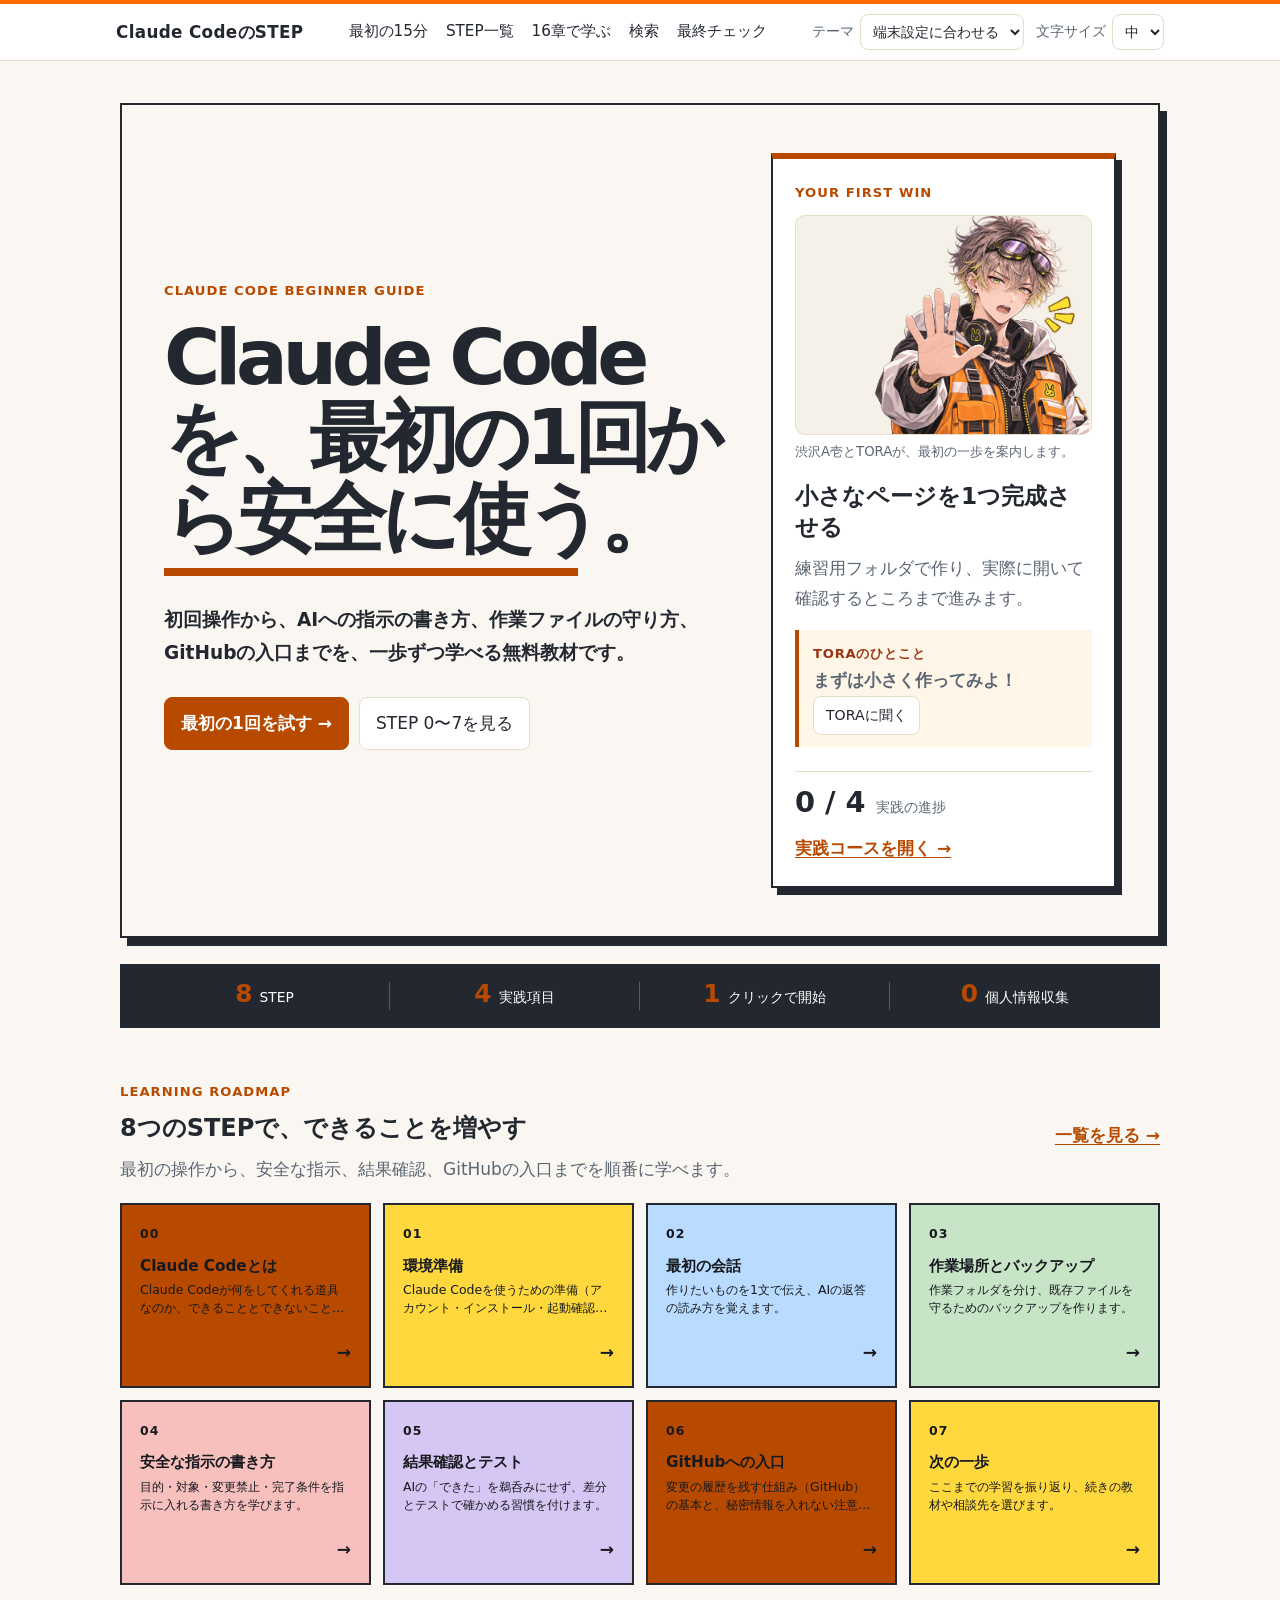
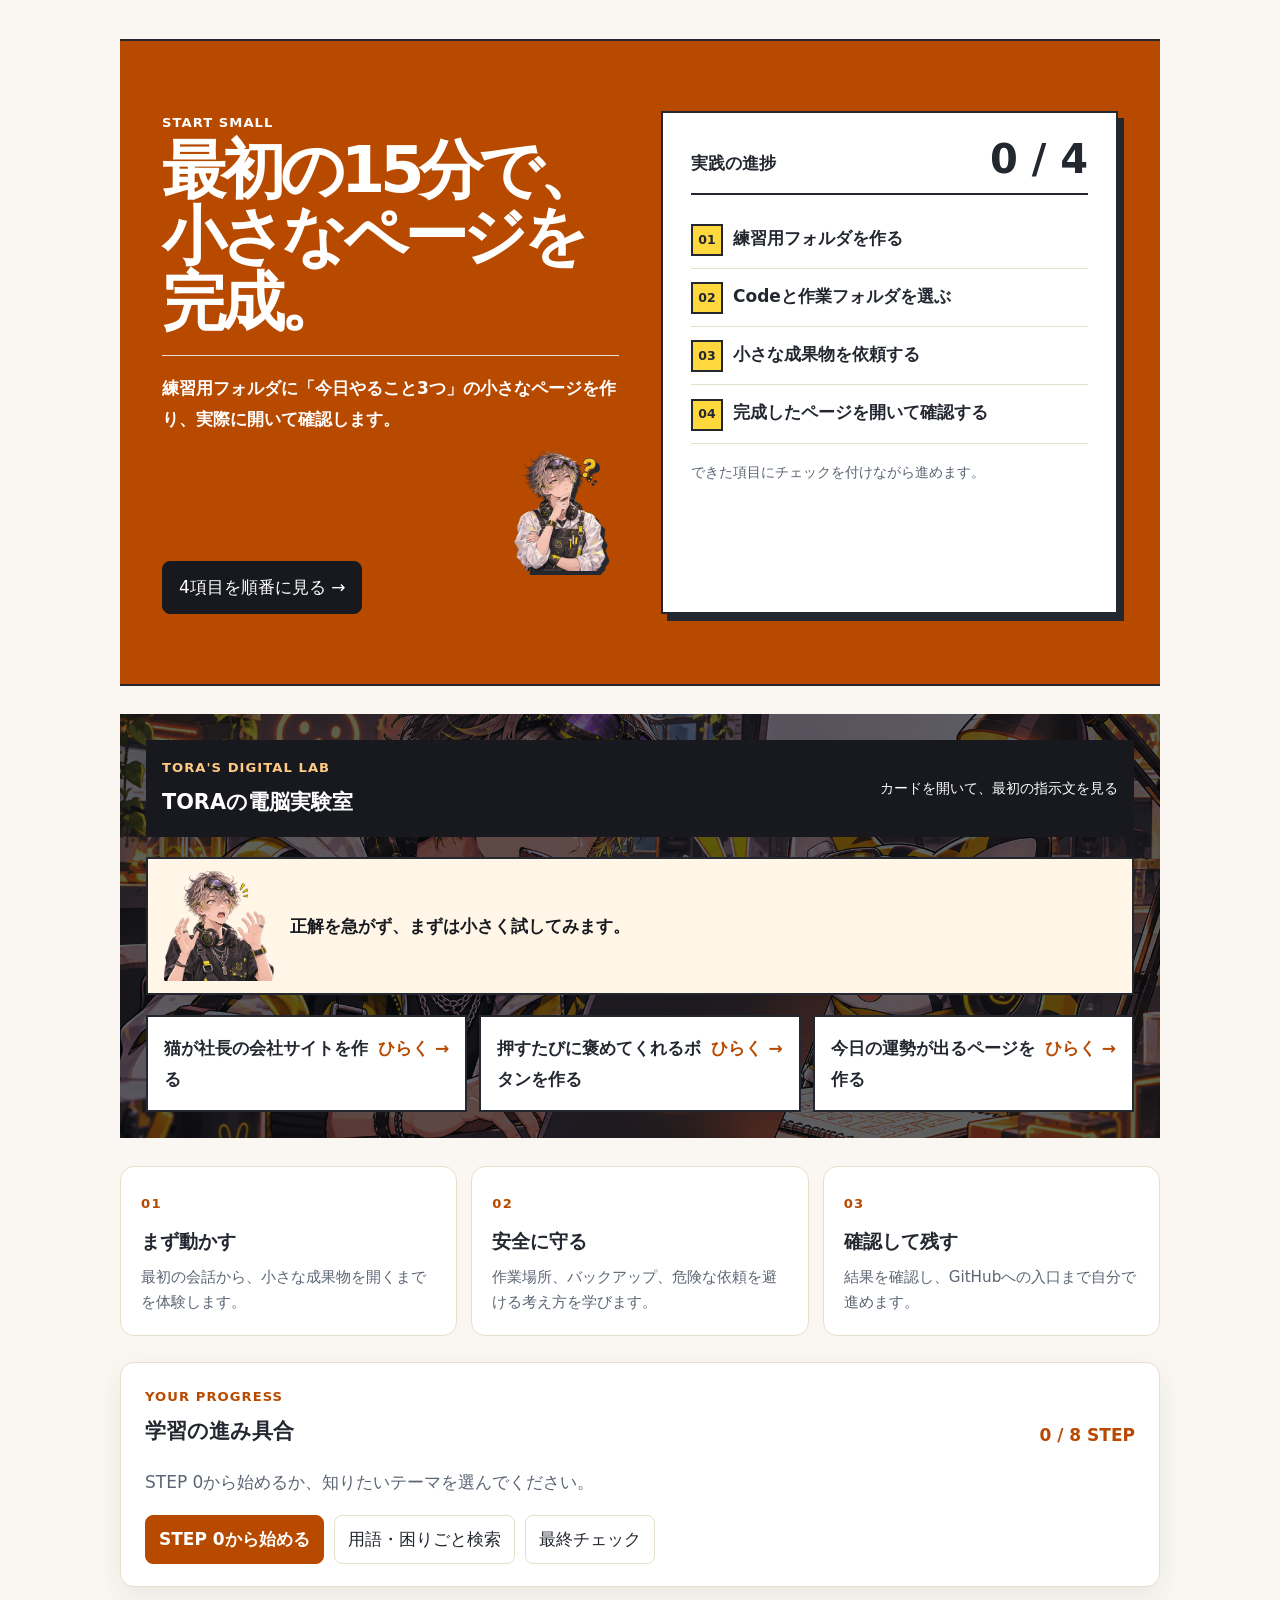
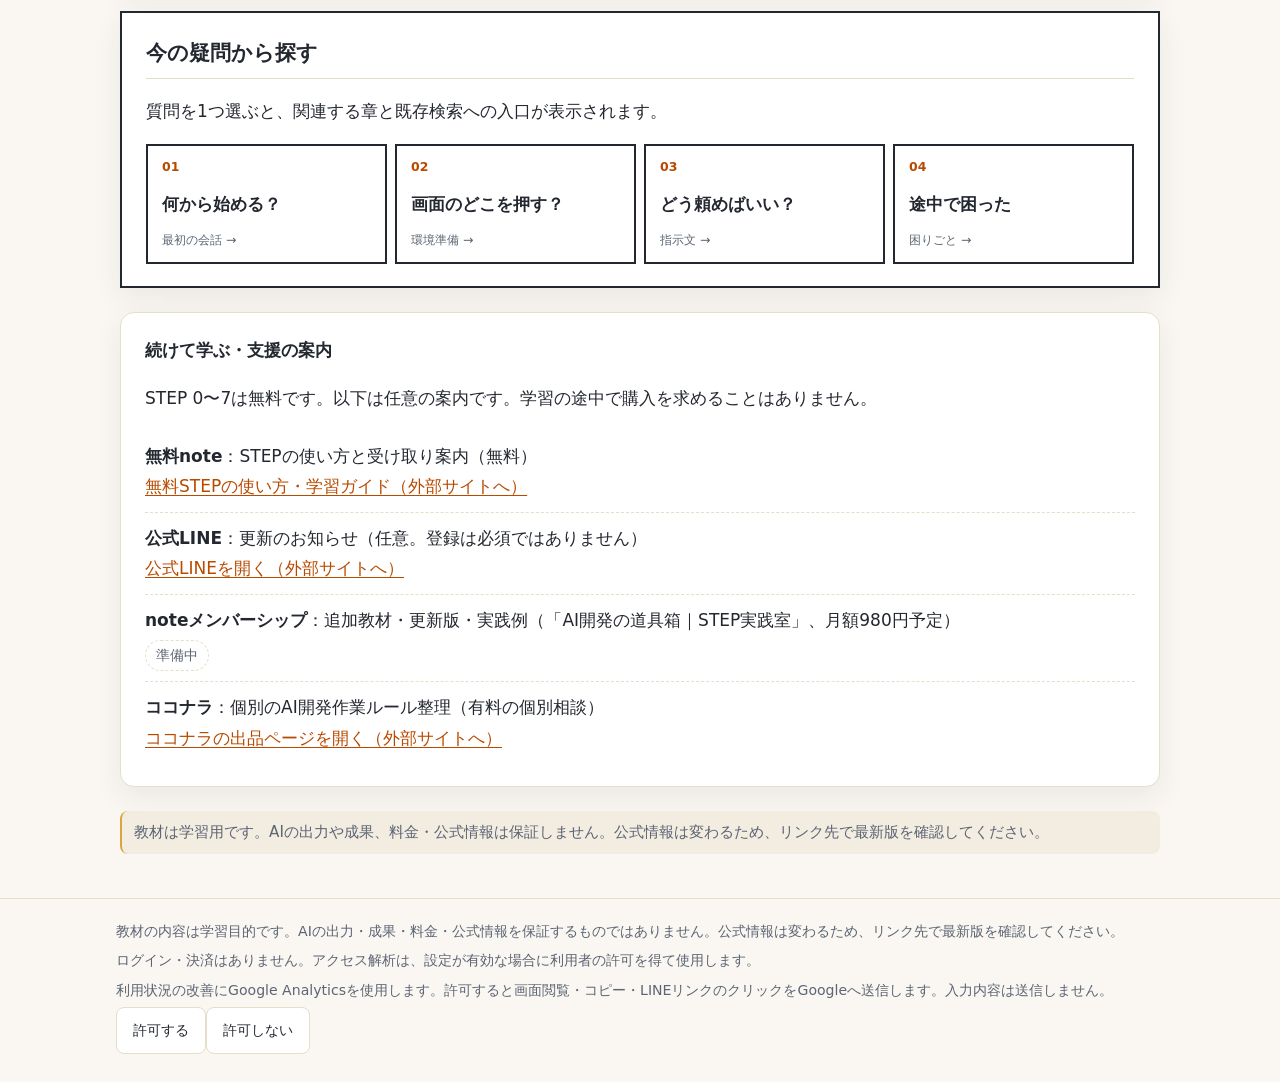
==== commit b619a832: "feat: enable consent-based GA4 measurement" ====
--- a/index.html
+++ b/index.html
@@ -87,10 +87,11 @@
   <footer class="site-footer">
     <div class="wrap">
       <p>教材の内容は学習目的です。AIの出力・成果・料金・公式情報を保証するものではありません。公式情報は変わるため、リンク先で最新版を確認してください。</p>
-      <p>個人情報は収集しません。ログイン・決済・外部分析は使っていません。</p>
+      <p>ログイン・決済はありません。アクセス解析は、設定が有効な場合に利用者の許可を得て使用します。</p>
     </div>
   </footer>
 
+  <script src="assets/analytics.js" defer></script>
   <script src="assets/app.js" defer></script>
 </body>
 </html>
--- a/assets/style.css
+++ b/assets/style.css
@@ -1,958 +1,958 @@
-/* Claude CodeのSTEP｜スタイル（PC・スマホ対応、派手な演出なし）
- * デザイン方針（2026-11-09 最終調整）
- *  - でじたるあそびの基調（温かいクリーム背景・チャコール文字・グレージュの罫線）を土台にする
- *  - アクセントはでじたるあそびのオレンジを、文字と白地で4.5:1以上になるよう濃くした色（#B84A00）で使う
- *  - 渋沢A壱のライムグリーンは装飾（ヘッダーの細い帯）だけに使い、文字や操作部には使わない
- *  - 注意・補足の箱は地色を淡くし、左の罫線を細くして主張を抑える
- *  - 色は :root のトークンだけで定義し、部品のCSSはトークンを参照する
- */
-
-:root {
-  /* 色トークン（ライト） */
-  --bg: #faf7f2;          /* でじたるあそびのクリーム背景 */
-  --fg: #23272f;          /* 本文：チャコール（でじたるあそびの本文色） */
-  --muted: #5b6573;       /* 補足文：本文より一段薄い */
-  --line: #e5dec9;        /* 罫線：グレージュ */
-  --card: #ffffff;        /* カード・面 */
-  --accent: #b84a00;      /* 操作・リンク：オレンジを白地で読める濃さに調整 */
-  --accent-fg: #ffffff;
-  --done: #2e7d4f;        /* 完了の表示 */
-  --note-bg: #f3ece1;     /* 注意・補足の地色（でじたるあそびのbg-subtle） */
-  --note-line: #d9a441;   /* 注意・補足の左罫線（細く使う） */
-  --focus: #d45400;       /* キーボードの焦点 */
-  --brand: #ff6b00;       /* 装飾のみ（ヘッダーの帯） */
-  --lime: #b8f500;        /* 装飾のみ（渋沢A壱の衣装色） */
-  --radius: 8px;
-  color-scheme: light;
-}
-
-@media (prefers-color-scheme: dark) {
-  :root:not([data-theme="light"]) {
-    --bg: #17181d;
-    --fg: #edebe6;
-    --muted: #a9afba;
-    --line: #34343d;
-    --card: #22232b;
-    --accent: #ff9a4d;
-    --accent-fg: #17181d;
-    --done: #6fcf97;
-    --note-bg: #2a2418;
-    --note-line: #c98a2e;
-    --focus: #ff9a4d;
-    color-scheme: dark;
-  }
-}
-
-:root[data-theme="dark"] {
-  --bg: #17181d;
-  --fg: #edebe6;
-  --muted: #a9afba;
-  --line: #34343d;
-  --card: #22232b;
-  --accent: #ff9a4d;
-  --accent-fg: #17181d;
-  --done: #6fcf97;
-  --note-bg: #2a2418;
-  --note-line: #c98a2e;
-  --focus: #ff9a4d;
-  color-scheme: dark;
-}
-
-* { box-sizing: border-box; }
-
-html, body { margin: 0; padding: 0; }
-
-body {
-  background: var(--bg);
-  color: var(--fg);
-  font-family: "Yu Gothic UI", "Hiragino Sans", "Meiryo", system-ui, sans-serif;
-  font-size: 17px;
-  line-height: 1.8;
-  overflow-wrap: anywhere;
-}
-html[data-font-size="small"] body { font-size: 16px; }
-html[data-font-size="large"] body { font-size: 19px; }
-
-.wrap {
-  max-width: 760px;
-  margin: 0 auto;
-  padding: 0 16px;
-}
-
-a { color: var(--accent); text-underline-offset: 3px; }
-a:focus-visible, button:focus-visible, input:focus-visible, summary:focus-visible {
-  outline: 3px solid var(--focus);
-  outline-offset: 2px;
-}
-
-.skip {
-  position: absolute;
-  left: -9999px;
-}
-.skip:focus { left: 16px; top: 8px; background: var(--card); color: var(--fg); padding: 6px 10px; z-index: 10; }
-
-.sr-status {
-  position: absolute;
-  width: 1px; height: 1px; overflow: hidden;
-  clip: rect(0 0 0 0);
-  white-space: nowrap;
-}
-
-/* ヘッダー：上端の細い帯だけブランド色で示す */
-.site-header {
-  border-top: 4px solid var(--brand);
-  border-bottom: 1px solid var(--line);
-  background: var(--card);
-  position: sticky;
-  top: 0;
-  z-index: 5;
-}
-.header-inner {
-  display: flex;
-  flex-wrap: wrap;
-  gap: 8px 16px;
-  align-items: center;
-  justify-content: space-between;
-  padding-top: 10px;
-  padding-bottom: 10px;
-}
-.brand {
-  font-weight: 800;
-  text-decoration: none;
-  color: var(--fg);
-  font-size: 1.05rem;
-  letter-spacing: 0.02em;
-}
-.main-nav {
-  display: flex;
-  flex-wrap: wrap;
-  gap: 4px 14px;
-  font-size: 0.95rem;
-}
-.main-nav a { text-decoration: none; padding: 4px 2px; color: var(--fg); }
-.main-nav a[aria-current="page"] { font-weight: 800; border-bottom: 3px solid var(--brand); }
-
-/* 表示切り替え（ヘッダー上部。ラベル付きの小さな選択欄） */
-.theme-switch {
-  display: inline-flex;
-  align-items: center;
-  gap: 6px;
-  font-size: 0.9rem;
-  color: var(--muted);
-}
-.theme-switch select {
-  min-height: 36px;
-  padding: 4px 8px;
-  font: inherit;
-  color: var(--fg);
-  background: var(--card);
-  border: 1px solid var(--line);
-  border-radius: var(--radius);
-}
-.display-controls { display: flex; flex-wrap: wrap; gap: 8px 12px; align-items: center; }
-
-main { padding: 20px 0 32px; }
-main:focus { outline: none; }
-
-/* 見出し：大きさの差で階層を示す（h1 > h2 > h3） */
-h1 {
-  font-size: 1.75rem;
-  line-height: 1.35;
-  font-weight: 800;
-  letter-spacing: 0.01em;
-  margin: 0.5em 0 0.45em;
-  text-wrap: balance;
-}
-h1:focus { outline: none; }
-h2 {
-  font-size: 1.3rem;
-  font-weight: 700;
-  margin: 1.9em 0 0.6em;
-  padding-bottom: 0.3em;
-  border-bottom: 1px solid var(--line);
-}
-h3 { font-size: 1.08rem; font-weight: 700; margin: 1.3em 0 0.4em; }
-.lead { color: var(--muted); }
-.meta { color: var(--muted); font-size: 0.9rem; margin-top: 24px; }
-.crumb { color: var(--muted); font-size: 0.9rem; margin: 0; }
-.loading { color: var(--muted); }
-
-.facts li { margin-bottom: 4px; }
-.progress-line { font-weight: 700; }
-.eyebrow {
-  margin: 0 0 4px;
-  color: var(--accent);
-  font-size: 0.82rem;
-  font-weight: 800;
-  letter-spacing: 0.08em;
-}
-
-.store-notice {
-  margin: 12px 0 0;
-  padding: 10px 12px;
-  background: var(--note-bg);
-  border-left: 3px solid var(--note-line);
-  border-radius: var(--radius);
-  font-size: 0.95rem;
-}
-
-/* ボタン・行 */
-.row { display: flex; flex-wrap: wrap; gap: 10px; margin: 12px 0; }
-.btn {
-  display: inline-block;
-  min-height: 44px;
-  padding: 10px 16px;
-  border: 1px solid var(--line);
-  border-radius: var(--radius);
-  background: var(--card);
-  color: var(--fg);
-  font: inherit;
-  text-decoration: none;
-  cursor: pointer;
-  text-align: center;
-}
-.btn:hover { border-color: var(--accent); }
-.btn.primary {
-  background: var(--accent);
-  color: var(--accent-fg);
-  border-color: var(--accent);
-  font-weight: 700;
-}
-.btn.primary:hover { filter: brightness(1.08); }
-.quickstart-card {
-  border-top: 5px solid var(--accent);
-  padding-top: 14px;
-}
-.quickstart-card h2 { margin-top: 0.25em; }
-.question-entry {
-  background: var(--note-bg);
-}
-.question-entry h2 { margin-top: 0; }
-.question-chips {
-  display: flex;
-  flex-wrap: wrap;
-  gap: 8px;
-}
-.question-chip {
-  display: grid;
-  grid-template-columns: auto 1fr auto;
-  gap: 8px;
-  align-items: center;
-  min-height: 64px;
-  flex: 1 1 210px;
-  padding: 10px 14px;
-  border: 1px solid var(--line);
-  border-radius: 12px;
-  background: var(--card);
-  color: var(--fg);
-  font: inherit;
-  cursor: pointer;
-  text-align: left;
-}
-.question-chip:hover { border-color: var(--accent); color: var(--accent); }
-.question-number { color: var(--accent); font-size: 0.78rem; font-weight: 800; }
-.question-label { font-weight: 800; }
-.question-query { color: var(--muted); font-size: 0.78rem; white-space: nowrap; }
-
-.quickstart-progress {
-  margin: 16px 0;
-  padding: 12px 14px;
-  border-left: 4px solid var(--accent);
-  background: var(--note-bg);
-  font-weight: 800;
-}
-.quickstart-visual {
-  margin: 24px 0 30px;
-  padding: 16px;
-  background: var(--note-bg);
-  border: 1px solid var(--line);
-  border-radius: var(--radius);
-}
-.quickstart-visual img {
-  display: block;
-  width: min(100%, 1120px);
-  height: auto;
-  margin: 0 auto;
-  border-radius: 10px;
-}
-.quickstart-visual figcaption {
-  margin: 12px 0 0;
-  color: var(--muted);
-  font-size: 0.92rem;
-  text-align: center;
-}
-.quickstart-item {
-  margin: 22px 0;
-  padding: 18px;
-  background: var(--card);
-  border: 1px solid var(--line);
-  border-radius: var(--radius);
-}
-.quickstart-item-head {
-  display: flex;
-  gap: 14px;
-  align-items: flex-start;
-}
-.quickstart-item-head h2 { margin: 0; border: 0; padding: 0; }
-.quickstart-item-head .meta { margin: 4px 0 0; }
-.quickstart-number {
-  display: inline-grid;
-  place-items: center;
-  width: 42px;
-  height: 42px;
-  flex: 0 0 42px;
-  border-radius: 50%;
-  background: var(--accent);
-  color: var(--accent-fg);
-  font-weight: 800;
-}
-.quickstart-item .body { margin-top: 10px; }
-.quickstart-item .card {
-  margin: 16px 0 0;
-  background: var(--note-bg);
-  color: var(--fg);
-}
-.quickstart-item .card h3 { margin-top: 0; }
-.quickstart-arrow {
-  margin: 0;
-  color: var(--accent);
-  font-weight: 800;
-  text-align: center;
-}
-.quickstart-finish {
-  border: 2px solid var(--accent);
-}
-.quickstart-finish h2 { margin-top: 0; }
-
-/* カード：面の区別だけに使う。影はつけない */
-.card {
-  margin: 20px 0;
-  padding: 16px 18px;
-  background: var(--card);
-  border: 1px solid var(--line);
-  border-radius: var(--radius);
-}
-.card h3 { margin-top: 0; }
-
-/* STEP画像：横幅に収め、幅が狭い画面でも見切れないようにする */
-.step-figure { margin: 16px 0 20px; }
-.step-image {
-  display: block;
-  width: 100%;
-  height: auto;
-  aspect-ratio: 16 / 9;
-  object-fit: contain;
-  border: 1px solid var(--line);
-  border-radius: var(--radius);
-  background: var(--card);
-}
-.body p, .body li { margin: 0.4em 0; }
-.body ul, .body ol { padding-left: 1.4em; }
-.try-steps li { margin-bottom: 6px; }
-
-/* 注意・補足：地色と細い罫線で、本文より控えめに示す */
-.note {
-  margin: 12px 0;
-  padding: 8px 12px;
-  background: var(--note-bg);
-  border-left: 2px solid var(--note-line);
-  border-radius: var(--radius);
-  font-size: 0.95rem;
-  color: var(--muted);
-}
-.next-text { font-weight: 700; margin-top: 20px; }
-
-pre.prompt {
-  margin: 8px 0 0;
-  padding: 12px;
-  background: var(--card);
-  border: 1px solid var(--line);
-  border-radius: var(--radius);
-  white-space: pre-wrap;
-  word-break: break-word;
-  font-family: "Consolas", "Meiryo", monospace;
-  font-size: 0.95rem;
-  line-height: 1.6;
-}
-
-/* チェックリスト */
-.checklist { list-style: none; padding: 0; margin: 0; }
-.checklist li { display: flex; gap: 10px; align-items: flex-start; padding: 10px 0; border-bottom: 1px dashed var(--line); }
-.checklist input[type="checkbox"] {
-  width: 22px; height: 22px; min-width: 22px; margin-top: 4px; accent-color: var(--accent);
-}
-.checklist label { cursor: pointer; }
-
-.checklist-summary { padding-left: 1.2em; }
-
-/* STEP一覧：番号は小さな丸札で示す */
-.step-list { list-style: none; padding: 0; margin: 0; counter-reset: none; }
-.step-list li { margin: 6px 0; }
-.step-link {
-  display: grid;
-  grid-template-columns: auto 1fr auto;
-  gap: 12px;
-  align-items: center;
-  padding: 10px 2px;
-  text-decoration: none;
-  color: var(--fg);
-}
-.step-link:hover .step-title { text-decoration: underline; text-underline-offset: 3px; }
-.step-no {
-  display: inline-block;
-  min-width: 2.6em;
-  padding: 2px 8px;
-  border-radius: 999px;
-  background: var(--note-bg);
-  border: 1px solid var(--line);
-  font-size: 0.88rem;
-  font-weight: 700;
-  text-align: center;
-  white-space: nowrap;
-}
-.step-title { font-weight: 700; }
-.step-badge { font-size: 0.85rem; color: var(--muted); white-space: nowrap; }
-.step-link.is-done .step-badge { color: var(--done); font-weight: 700; }
-
-/* 前後移動 */
-.pager {
-  display: grid;
-  grid-template-columns: 1fr 1fr;
-  gap: 10px;
-  margin-top: 24px;
-}
-.pager .btn { white-space: normal; }
-@media (max-width: 520px) {
-  .pager { grid-template-columns: 1fr; }
-}
-
-/* 検索 */
-.search-form { display: flex; flex-wrap: wrap; gap: 8px; margin: 12px 0 4px; }
-.search-input {
-  flex: 1 1 220px;
-  min-height: 44px;
-  padding: 8px 12px;
-  font: inherit;
-  color: var(--fg);
-  background: var(--card);
-  border: 1px solid var(--line);
-  border-radius: var(--radius);
-}
-.glossary dt { font-weight: 700; margin-top: 12px; }
-.glossary dd { margin: 2px 0 0 0; color: var(--fg); }
-.glossary .related { color: var(--muted); font-size: 0.92rem; }
-
-.guide-list { list-style: none; padding: 0; margin: 0; }
-.guide-list li { padding: 10px 0; border-bottom: 1px dashed var(--line); }
-.guide-list li:last-child { border-bottom: none; }
-.coming {
-  display: inline-block;
-  margin-top: 4px;
-  padding: 2px 10px;
-  border: 1px dashed var(--line);
-  border-radius: 999px;
-  color: var(--muted);
-  font-size: 0.9rem;
-}
-
-/* フッター */
-.site-footer {
-  border-top: 1px solid var(--line);
-  padding: 16px 0 28px;
-  color: var(--muted);
-  font-size: 0.88rem;
-}
-.site-footer p { margin: 4px 0; }
-
-/* 狭い画面（スマホ・約375px〜480px） */
-@media (max-width: 480px) {
-  body { font-size: 16px; line-height: 1.75; }
-  h1 { font-size: 1.45rem; }
-  h2 { font-size: 1.2rem; }
-  .step-link { grid-template-columns: auto 1fr; }
-  .step-badge { grid-column: 2; justify-self: start; }
-  .card { padding: 14px; }
-  .quickstart-item { padding: 14px; }
-  .quickstart-visual { margin: 18px 0 24px; padding: 8px; }
-  .quickstart-visual figcaption { font-size: 0.84rem; text-align: left; }
-  .quickstart-item-head { gap: 10px; }
-  .quickstart-item-head h2 { font-size: 1.1rem; }
-  .quickstart-number { width: 36px; height: 36px; flex-basis: 36px; }
-  .question-chip { width: 100%; flex-basis: 100%; }
-  .question-query { font-size: 0.74rem; }
-}
-
-@media (prefers-reduced-motion: reduce) {
-  * { transition: none !important; animation: none !important; }
-}
-
-/* 2026-11-09 visual gap pass: hierarchy first, existing STEP brand retained */
-:root {
-  --accent-soft: #fff1e8;
-  --surface-soft: #f5f0e8;
-  --text-on-soft: #23272f;
-  --link-on-soft: #9a3412;
-  --shadow-soft: 0 10px 28px rgba(35, 39, 47, 0.07);
-  --radius-lg: 18px;
-}
-
-.wrap { max-width: 1080px; }
-.home-page, .quickstart-page, .search-page { max-width: 1040px; margin: 0 auto; }
-.lesson-page { max-width: 1080px; margin: 0 auto; }
-.site-header .wrap { max-width: 1080px; }
-.site-footer .wrap { max-width: 1080px; }
-
-.home-hero {
-  display: grid;
-  grid-template-columns: minmax(0, 1.25fr) minmax(280px, 0.75fr);
-  gap: 32px;
-  align-items: stretch;
-  margin: 22px 0 26px;
-  padding: 48px 42px;
-  background: radial-gradient(circle at 88% 18%, var(--accent-soft), transparent 34%), linear-gradient(135deg, var(--note-bg), var(--card) 68%);
-  border: 1px solid var(--line);
-  border-radius: var(--radius-lg);
-  box-shadow: var(--shadow-soft);
-}
-.hero-copy { align-self: center; }
-.hero-copy h1 { max-width: 720px; margin: 0.2em 0 0.35em; font-size: clamp(2.2rem, 5vw, 3.35rem); line-height: 1.2; letter-spacing: -0.03em; }
-.hero-copy .lead { max-width: 680px; margin: 0; font-size: 1.16rem; }
-.hero-actions { margin-top: 28px; }
-.hero-actions .btn { min-width: 170px; }
-.hero-panel { align-self: center; padding: 22px; background: var(--card); border: 1px solid var(--line); border-top: 5px solid var(--accent); border-radius: 14px; box-shadow: var(--shadow-soft); }
-.hero-visual { margin: 10px 0 18px; }
-.hero-visual img { display: block; width: 100%; height: 150px; aspect-ratio: 16 / 9; object-fit: cover; border: 1px solid var(--line); border-radius: 10px; }
-.hero-visual figcaption { margin-top: 7px; color: var(--muted); font-size: 0.83rem; line-height: 1.5; }
-.hero-panel h2 { margin: 0.25em 0 0.45em; padding: 0; border: 0; font-size: 1.45rem; line-height: 1.35; }
-.hero-panel p:not(.eyebrow):not(.hero-stat) { margin: 0; color: var(--muted); }
-.hero-stat { display: flex; gap: 10px; align-items: baseline; margin: 24px 0 12px; padding-top: 16px; border-top: 1px solid var(--line); }
-.hero-stat strong { font-size: 1.8rem; line-height: 1; }
-.hero-stat span { color: var(--muted); font-size: 0.9rem; }
-.text-link { font-weight: 800; }
-
-.home-facts { display: grid; grid-template-columns: repeat(3, 1fr); gap: 14px; margin: 0 0 26px; }
-.home-stats { display: grid; grid-template-columns: repeat(4, 1fr); margin: 0 0 26px; padding: 16px 20px; background: var(--fg); color: var(--card); border-radius: 14px; box-shadow: var(--shadow-soft); }
-.home-stats > div { display: flex; align-items: baseline; justify-content: center; gap: 7px; padding: 0 12px; border-right: 1px solid color-mix(in srgb, var(--card) 24%, transparent); }
-.home-stats > div:last-child { border-right: 0; }
-.home-stats strong { color: var(--accent); font-size: 1.55rem; line-height: 1; }
-.home-stats span { font-size: 0.86rem; }
-.home-roadmap { margin: 0 0 28px; padding: 26px; background: var(--card); border: 1px solid var(--line); border-radius: 16px; box-shadow: var(--shadow-soft); }
-.roadmap-heading { align-items: center; }
-.roadmap-heading h2 { font-size: 1.5rem; }
-.section-lead { margin: 4px 0 18px; color: var(--muted); }
-.home-roadmap-grid { display: grid; grid-template-columns: repeat(4, minmax(0, 1fr)); gap: 10px; }
-.roadmap-item { display: grid; grid-template-columns: auto 1fr auto; gap: 10px; align-items: start; min-height: 92px; padding: 14px 12px; color: var(--fg); text-decoration: none; background: var(--bg); border: 1px solid var(--line); border-radius: 12px; }
-.roadmap-item:hover { border-color: var(--accent); background: var(--accent-soft); }
-.roadmap-item.is-done { border-color: var(--done); }
-.roadmap-no { color: var(--accent); font-size: 0.78rem; font-weight: 800; letter-spacing: 0.08em; }
-.roadmap-copy { display: grid; gap: 5px; min-width: 0; }
-.roadmap-copy strong { font-size: 0.95rem; line-height: 1.35; }
-.roadmap-copy small { display: -webkit-box; overflow: hidden; color: var(--muted); font-size: 0.78rem; line-height: 1.45; -webkit-box-orient: vertical; -webkit-line-clamp: 2; }
-.roadmap-arrow { align-self: end; color: var(--accent); font-weight: 800; }
-.home-fact { min-height: 170px; padding: 20px; background: var(--card); border: 1px solid var(--line); border-radius: 14px; }
-.fact-number { color: var(--accent); font-size: 0.82rem; font-weight: 800; letter-spacing: 0.1em; }
-.home-fact h2 { margin: 7px 0 6px; padding: 0; border: 0; font-size: 1.2rem; }
-.home-fact p { margin: 0; color: var(--muted); font-size: 0.95rem; line-height: 1.65; }
-.home-progress { margin: 0 0 26px; padding: 24px; box-shadow: var(--shadow-soft); }
-.section-heading { display: flex; align-items: end; justify-content: space-between; gap: 16px; }
-.section-heading h2 { margin: 0.1em 0 0; padding: 0; border: 0; }
-.section-heading > strong { color: var(--accent); white-space: nowrap; }
-.home-progress > p { color: var(--muted); }
-.compact-actions { margin-bottom: 0; }
-.compact-actions .btn { min-height: 42px; padding: 8px 13px; }
-
-.card { margin: 24px 0; padding: 22px 24px; border-radius: 14px; box-shadow: var(--shadow-soft); }
-.quickstart-card { border-top-width: 6px; }
-.quickstart-card h2 { font-size: 1.5rem; }
-.quickstart-page > h1 { margin-top: 0.35em; font-size: 2.5rem; }
-.quickstart-page > .lead { max-width: 760px; font-size: 1.12rem; }
-.quickstart-item { padding: 24px; border-radius: 14px; box-shadow: var(--shadow-soft); }
-.quickstart-item .prompt-card { box-shadow: none; }
-
-.lesson-layout { display: grid; grid-template-columns: 220px minmax(0, 900px); gap: 38px; align-items: start; }
-.step-rail { position: sticky; top: 92px; padding: 20px 16px; background: var(--card); border: 1px solid var(--line); border-top: 5px solid var(--accent); border-radius: 14px; box-shadow: var(--shadow-soft); }
-.step-rail summary { list-style: none; cursor: pointer; }
-.step-rail summary::-webkit-details-marker { display: none; }
-.step-rail summary::after { content: "＋"; float: right; color: var(--accent); font-weight: 800; }
-.step-rail[open] summary::after { content: "−"; }
-.rail-title { display: block; margin: 0.25em 0 0; font-size: 1.15rem; font-weight: 800; }
-.rail-progress { display: block; margin: 4px 0 14px; color: var(--accent); font-size: 0.88rem; font-weight: 800; }
-.step-rail-list { list-style: none; padding: 0; margin: 0; }
-.step-rail-list li { border-top: 1px solid var(--line); }
-.step-rail-list a { display: block; padding: 9px 4px; color: var(--muted); font-size: 0.88rem; line-height: 1.45; text-decoration: none; }
-.step-rail-list a:hover, .step-rail-list li.is-current a { color: var(--fg); font-weight: 800; }
-.step-rail-list li.is-current { border-left: 4px solid var(--accent); background: var(--accent-soft); }
-.step-rail-list li.is-current a { padding-left: 8px; }
-.lesson-header { margin: 12px 0 28px; padding: 20px 0 22px; border-bottom: 1px solid var(--line); }
-.lesson-header h1 { margin-bottom: 0.25em; font-size: 2.5rem; }
-.lesson-header .lead { max-width: 760px; font-size: 1.1rem; }
-.lesson-content > .step-figure, .lesson-content > .body, .lesson-content > .prompt-card, .lesson-content > .check-card, .lesson-content > .card, .lesson-content > .next-text, .lesson-content > .pager, .lesson-content > .meta { max-width: 900px; margin-left: auto; margin-right: auto; }
-.lesson-content > .body { padding: 4px 2px; }
-.lesson-content > .body > p:first-of-type { margin-top: 0.6em; padding: 16px 18px; background: var(--surface-soft); border-left: 4px solid var(--accent); border-radius: 10px; }
-.lesson-content > .body h2 { margin-top: 1.8em; }
-.lesson-content > .body h3 { margin: 2em 0 0.6em; padding: 8px 0 8px 14px; border-left: 4px solid var(--accent); background: var(--accent-soft); font-size: 1.08rem; }
-.lesson-content > .body h3:first-child { margin-top: 0.5em; }
-.lesson-content > .body .try-steps { list-style: none; padding-left: 0; counter-reset: lesson-step; }
-.lesson-content > .body .try-steps li { counter-increment: lesson-step; position: relative; min-height: 38px; margin: 12px 0; padding: 5px 0 5px 46px; }
-.lesson-content > .body .try-steps li::before { content: counter(lesson-step); position: absolute; left: 0; top: 0; display: grid; place-items: center; width: 30px; height: 30px; border-radius: 50%; background: var(--accent); color: var(--accent-fg); font-weight: 800; }
-.prompt-card { background: var(--surface-soft); color: var(--text-on-soft); }
-.prompt-card pre.prompt { color: var(--fg); }
-.prompt-card h3, .check-card h3 { margin-bottom: 10px; }
-.check-card { border-left: 5px solid var(--done); }
-.pager { margin-top: 32px; }
-
-.search-page > h1 { margin-top: 0.35em; font-size: 2.5rem; }
-.search-form { margin: 22px 0 12px; padding: 18px; background: var(--card); border: 1px solid var(--line); border-radius: 14px; box-shadow: var(--shadow-soft); }
-.search-page > h2 { margin-top: 28px; }
-
-/* 検索結果カード：STEP・用語・困りごとを、既存のカード・影・ラベルで同じ階層にする */
-.search-results { display: grid; grid-template-columns: repeat(auto-fill, minmax(260px, 1fr)); gap: 14px; }
-.search-result { margin: 0; padding: 18px 20px; border-radius: 14px; box-shadow: var(--shadow-soft); display: flex; flex-direction: column; gap: 6px; min-width: 0; }
-.search-result .eyebrow { margin: 0; }
-.search-result h3 { margin: 0; font-size: 1.1rem; line-height: 1.5; overflow-wrap: anywhere; }
-.search-result h3 a { color: inherit; }
-.search-result .result-body { margin: 0; }
-.search-result .result-related { margin: auto 0 0; padding-top: 6px; font-size: 0.92rem; overflow-wrap: anywhere; }
-.search-result .result-related .related { color: var(--muted); }
-
-/* TORA統合：既存のSTEP UIに、画像と小さな実験導線だけを追加 */
-.hero-visual img[src*="characters"] { height: 220px; object-fit: contain; background: var(--surface-soft); }
-.tora-guide { margin: 16px 0 10px; padding: 12px 14px; background: var(--accent-soft); border-left: 4px solid var(--accent); }
-.tora-guide strong { display: block; color: var(--accent); font-size: .82rem; letter-spacing: .06em; }
-.tora-guide p { margin: 3px 0 8px; font-weight: 700; }
-.tora-guide .btn { min-height: 36px; padding: 6px 12px; font-size: .88rem; }
-.quickstart-guide { display: flex; align-items: center; gap: 14px; margin: 18px 0 24px; padding: 12px 16px; background: var(--accent-soft); border: 1px solid var(--line); border-radius: 12px; }
-.quickstart-guide img { width: 86px; height: 86px; object-fit: contain; flex: 0 0 86px; }
-.quickstart-guide p { margin: 0; font-weight: 700; }
-.quickstart-achievement { display: flex; align-items: center; gap: 18px; border: 2px solid var(--accent); background: var(--accent-soft); }
-.quickstart-achievement[hidden] { display: none; }
-.quickstart-achievement img { width: 104px; height: 104px; object-fit: contain; flex: 0 0 104px; }
-.quickstart-achievement h2 { margin: 0 0 4px; padding: 0; border: 0; font-size: 1.25rem; }
-.quickstart-achievement p { margin: 0; color: var(--muted); }
-.home-lab { margin: 0 0 28px; padding: 26px; color: var(--card); background: var(--fg); border-radius: 16px; box-shadow: var(--shadow-soft); }
-.home-lab .section-heading { align-items: center; }
-.home-lab h2 { margin: .1em 0 0; padding: 0; border: 0; color: var(--card); }
-.home-lab .eyebrow { color: var(--accent); }
-.lab-caption { color: var(--muted); font-size: .88rem; }
-.home-lab-visual { display: flex; align-items: center; gap: 16px; margin: 20px 0; padding: 12px 16px; color: var(--fg); background: var(--accent-soft); border: 1px solid var(--line); border-radius: 12px; }
-.home-lab-visual img { width: 110px; height: 110px; object-fit: contain; flex: 0 0 110px; }
-.home-lab-visual p { margin: 0; font-weight: 800; }
-.home-lab-grid { display: grid; grid-template-columns: repeat(3, minmax(0, 1fr)); gap: 12px; }
-.home-lab-card { color: var(--fg); background: var(--card); border: 1px solid var(--line); border-radius: 12px; overflow: hidden; }
-.home-lab-card summary { display: flex; justify-content: space-between; gap: 10px; padding: 16px; cursor: pointer; list-style: none; font-weight: 800; }
-.home-lab-card summary::-webkit-details-marker { display: none; }
-.home-lab-card summary span { color: var(--accent); white-space: nowrap; }
-.home-lab-card > p, .home-lab-card > code { display: block; margin: 0; padding: 0 16px 14px; }
-.home-lab-card > code { padding-top: 12px; color: var(--text-on-soft); background: var(--surface-soft); font-family: inherit; font-size: .86rem; white-space: pre-wrap; }
-
-@media (max-width: 700px) {
-  .home-hero { grid-template-columns: 1fr; gap: 24px; padding: 30px 22px; }
-  .home-facts { grid-template-columns: 1fr; }
-  .home-roadmap-grid { grid-template-columns: repeat(2, minmax(0, 1fr)); }
-  .home-stats { grid-template-columns: repeat(2, 1fr); gap: 12px 0; padding: 14px 8px; }
-  .home-stats > div:nth-child(2) { border-right: 0; }
-  .home-stats > div:nth-child(-n+2) { padding-bottom: 8px; }
-  .home-stats > div:nth-child(n+3) { padding-top: 8px; }
-  .home-fact { min-height: auto; }
-  .hero-copy h1 { font-size: 2.2rem; }
-  .section-heading { align-items: flex-start; flex-direction: column; gap: 4px; }
-  .lesson-layout { grid-template-columns: 1fr; gap: 18px; }
-  .step-rail { position: static; padding: 16px; }
-  .step-rail:not([open]) { padding-bottom: 12px; }
-  .step-rail-list { display: grid; grid-template-columns: repeat(2, minmax(0, 1fr)); gap: 0 10px; }
-  .home-lab-grid { grid-template-columns: 1fr; }
-}
-
-@media (max-width: 480px) {
-  .wrap { padding: 0 14px; }
-  .home-hero { margin-top: 12px; padding: 24px 18px; border-radius: 14px; }
-  .hero-copy h1 { font-size: 1.95rem; }
-  .hero-copy .lead { font-size: 1rem; }
-  .hero-actions .btn { width: 100%; }
-  .hero-panel { padding: 20px; }
-  .hero-visual { margin-bottom: 14px; }
-  .hero-visual img { height: 150px; }
-  .home-progress { padding: 18px; }
-  .home-roadmap { padding: 18px; }
-  .roadmap-heading { align-items: flex-start; }
-  .roadmap-heading h2 { font-size: 1.25rem; }
-  .home-roadmap-grid { grid-template-columns: 1fr; }
-  .compact-actions .btn { width: 100%; }
-  .quickstart-page > h1, .lesson-header h1, .search-page > h1 { font-size: 1.9rem; }
-  .quickstart-item { padding: 16px; }
-  .card { padding: 16px; }
-  .search-form .search-input, .search-form .btn { width: 100%; }
-  .header-inner { align-items: flex-start; }
-  .brand { flex: 1 0 100%; }
-  .main-nav { width: 100%; justify-content: space-between; gap: 2px; font-size: 0.82rem; }
-  .display-controls { width: 100%; justify-content: flex-start; gap: 6px 10px; }
-  .theme-switch { font-size: 0.8rem; }
-  .theme-switch select { min-height: 34px; max-width: 165px; }
-  .hero-visual img[src*="characters"] { height: 180px; }
-  .home-lab { padding: 18px; }
-  .home-lab .section-heading { gap: 8px; }
-  .lab-caption { font-size: .8rem; }
-  .home-lab-visual { align-items: flex-start; padding: 10px; }
-  .home-lab-visual img { width: 90px; height: 90px; flex-basis: 90px; }
-  .quickstart-guide { align-items: flex-start; padding: 10px 12px; }
-  .quickstart-guide img { width: 68px; height: 68px; flex-basis: 68px; }
-  .quickstart-achievement { align-items: flex-start; gap: 10px; padding: 12px; }
-  .quickstart-achievement img { width: 72px; height: 72px; flex-basis: 72px; }
-  .quickstart-achievement h2 { font-size: 1.05rem; }
-}
-
-/* 独立モックとの未反映差分を本体ホームへ最小統合 */
-.home-hero { border: 2px solid var(--fg); border-radius: 0; box-shadow: 7px 8px 0 var(--fg); background: var(--bg); }
-.hero-copy h1 { font-size: clamp(3rem, 6vw, 5.6rem); line-height: 1.05; letter-spacing: -.07em; font-weight: 900; }
-.hero-copy h1::after { content: ""; display: block; width: 72%; height: 8px; margin-top: 8px; background: var(--accent); }
-.hero-copy .lead { color: var(--fg); font-weight: 700; }
-.hero-panel { border: 2px solid var(--fg); border-top: 6px solid var(--accent); border-radius: 0; box-shadow: 6px 7px 0 var(--fg); }
-.home-stats { border-radius: 0; box-shadow: none; border-block: 2px solid var(--fg); }
-.home-roadmap { border: 0; border-radius: 0; box-shadow: none; background: transparent; padding-inline: 0; }
-.home-roadmap-grid { gap: 12px; }
-.roadmap-item { min-height: 160px; padding: 18px; border: 2px solid var(--fg); border-radius: 0; display: flex; flex-direction: column; }
-.roadmap-item:nth-child(1), .roadmap-item:nth-child(7) { background: var(--accent); color: #fff; }
-.roadmap-item:nth-child(2), .roadmap-item:nth-child(8) { background: #ffd83d; color: var(--fg); }
-.roadmap-item:nth-child(3) { background: #b9dbff; color: var(--fg); }
-.roadmap-item:nth-child(4) { background: #c7e5c6; color: var(--fg); }
-.roadmap-item:nth-child(5) { background: #f7c0bd; color: var(--fg); }
-.roadmap-item:nth-child(6) { background: #d6c6f4; color: var(--fg); }
-.roadmap-item .roadmap-copy { margin-top: auto; }
-.roadmap-item .roadmap-arrow { margin-top: 10px; }
-.home-start-preview { display: grid; grid-template-columns: 1fr 1fr; gap: 42px; margin: 0 0 28px; padding: 70px 42px; color: #fff; background: var(--accent); border-block: 2px solid var(--fg); }
-.home-start-copy .eyebrow { color: #fff; }
-.home-start-copy h2 { margin: 0; white-space: pre-line; font-size: clamp(2.5rem, 5vw, 5rem); line-height: 1.03; letter-spacing: -.08em; color: #fff; }
-.home-start-copy > p { font-weight: 700; }
-.home-start-copy > img { display: block; width: 120px; height: 120px; object-fit: contain; margin: 10px 0 -10px auto; filter: drop-shadow(4px 4px 0 var(--fg)); }
-.btn.dark { background: var(--fg); color: #fff; border-color: var(--fg); }
-.home-start-check { padding: 26px 28px; background: var(--card); color: var(--fg); border: 2px solid var(--fg); box-shadow: 6px 7px 0 var(--fg); }
-.home-start-count { display: flex; align-items: end; justify-content: space-between; padding-bottom: 14px; border-bottom: 2px solid var(--fg); font-weight: 800; }
-.home-start-count strong { font-size: 2.5rem; line-height: 1; }
-.home-start-check ol { list-style: none; padding: 0; margin: 16px 0; counter-reset: home-step; }
-.home-start-check li { counter-increment: home-step; padding: 12px 0; border-bottom: 1px solid var(--line); font-weight: 800; }
-.home-start-check li::before { content: counter(home-step, decimal-leading-zero); display: inline-grid; place-items: center; width: 28px; height: 28px; margin-right: 10px; background: #ffd83d; border: 2px solid var(--fg); font-size: .78rem; }
-.home-start-check > p { color: var(--muted); font-size: .86rem; }
-.home-start-achievement { display: flex; align-items: center; gap: 10px; padding: 10px; background: #ffd83d; border: 2px solid var(--fg); font-weight: 800; }
-.home-start-achievement[hidden] { display: none; }
-.home-start-achievement img { width: 58px; height: 58px; object-fit: contain; }
-.home-lab { border-radius: 0; box-shadow: none; background: var(--fg) url("images/characters/step-character-04-error.png") center/cover; background-blend-mode: soft-light; }
-.home-lab-visual { border-radius: 0; border: 2px solid var(--fg); }
-.home-lab-card { border: 2px solid var(--fg); border-radius: 0; }
-.question-entry { border-radius: 0; border: 2px solid var(--fg); }
-.question-chip { border: 2px solid var(--fg); border-radius: 0; min-height: 120px; grid-template-columns: 1fr; align-content: space-between; }
-@media (max-width: 700px) {
-  .home-start-preview { grid-template-columns: 1fr; gap: 28px; padding: 46px 18px; }
-}
-@media (max-width: 480px) {
-  .home-start-copy h2 { font-size: 2.8rem; }
-  .home-start-copy > img { width: 92px; height: 92px; }
-  .home-start-check { padding: 18px; }
-}
-
-/* 3ページ統一：開始・一覧・完了をトップと同じ視覚階層へ揃える */
-.quickstart-page, .steps-page, .final-page { max-width: 1040px; margin: 0 auto; }
-.page-hero { margin: 22px 0 26px; padding: 38px 42px; background: linear-gradient(135deg, var(--note-bg), var(--card) 72%); border: 2px solid var(--fg); box-shadow: 7px 8px 0 var(--fg); }
-.page-hero h1 { margin: .15em 0 .3em; font-size: clamp(2.4rem, 5vw, 4.6rem); line-height: 1.05; letter-spacing: -.06em; }
-.page-hero .lead { max-width: 760px; margin: 0; font-weight: 700; }
-.page-hero .crumb { margin: 0; color: var(--accent); font-weight: 800; letter-spacing: .06em; }
-.quickstart-hero .quickstart-progress { display: inline-flex; margin-top: 22px; padding: 10px 14px; color: var(--card); background: var(--fg); border-left: 6px solid var(--accent); font-weight: 800; }
-.quickstart-hero .note { margin-bottom: 0; }
-.quickstart-page > .quickstart-visual { margin-top: 30px; border: 2px solid var(--fg); box-shadow: 6px 7px 0 var(--fg); background: var(--card); }
-.quickstart-page > .quickstart-guide { border: 2px solid var(--fg); border-left: 6px solid var(--accent); border-radius: 0; box-shadow: var(--shadow-soft); }
-.quickstart-item { border: 2px solid var(--fg); border-top: 7px solid var(--accent); border-radius: 0; box-shadow: 6px 7px 0 var(--fg); background: var(--card); }
-.quickstart-item-head { border-bottom: 1px solid var(--line); padding-bottom: 16px; }
-.quickstart-number { background: var(--accent); color: var(--accent-fg); }
-.quickstart-arrow { color: var(--accent); font-weight: 900; letter-spacing: .08em; }
-.quickstart-item:nth-of-type(4n+1) { border-top-color: var(--accent); }
-.quickstart-item:nth-of-type(4n+2) { border-top-color: #ffd83d; }
-.quickstart-item:nth-of-type(4n+3) { border-top-color: #b9dbff; }
-.quickstart-item:nth-of-type(4n+4) { border-top-color: #c7e5c6; }
-.steps-overview { display: flex; align-items: center; justify-content: space-between; gap: 18px; margin: 0 0 30px; padding: 22px 28px; color: var(--card); background: var(--fg); border: 2px solid var(--fg); }
-.steps-overview > div { display: flex; align-items: baseline; gap: 10px; }
-.steps-overview strong { color: #ffd83d; font-size: 2.7rem; line-height: 1; }
-.steps-overview .eyebrow { color: var(--accent); }
-.steps-grid-section { padding: 30px 0; }
-.steps-grid-section .section-heading { align-items: end; margin-bottom: 20px; }
-.steps-grid-section h2 { font-size: 2rem; }
-.steps-grid-section .section-lead { margin: 0; }
-.steps-page .step-list { display: grid; grid-template-columns: repeat(2, minmax(0, 1fr)); gap: 14px; }
-.steps-page .step-list li { margin: 0; }
-.steps-page .step-link { min-height: 150px; padding: 20px; grid-template-columns: auto 1fr auto; align-items: end; border: 2px solid var(--fg); border-radius: 0; box-shadow: 5px 6px 0 var(--fg); background: var(--card); }
-.steps-page .step-link:hover { transform: translate(-2px, -2px); background: var(--accent-soft); }
-.steps-page .step-no { align-self: start; border: 0; border-radius: 0; background: transparent; color: var(--fg); font-size: .8rem; }
-.steps-page .step-title { font-size: 1.2rem; line-height: 1.35; }
-.steps-page .step-badge { color: var(--fg); font-weight: 800; }
-.steps-page .step-list li:nth-child(8n+1) .step-link, .steps-page .step-list li:nth-child(8n+7) .step-link { background: var(--accent); color: #fff; }
-.steps-page .step-list li:nth-child(8n+2) .step-link, .steps-page .step-list li:nth-child(8n+8) .step-link { background: #ffd83d; }
-.steps-page .step-list li:nth-child(8n+3) .step-link { background: #b9dbff; }
-.steps-page .step-list li:nth-child(8n+4) .step-link { background: #c7e5c6; }
-.steps-page .step-list li:nth-child(8n+5) .step-link { background: #f7c0bd; }
-.steps-page .step-list li:nth-child(8n+6) .step-link { background: #d6c6f4; }
-.final-hero { background: var(--accent); color: #fff; }
-.final-hero .eyebrow { color: #ffd83d; }
-.final-progress { display: flex; align-items: baseline; gap: 12px; margin: 0 0 26px; padding: 20px 28px; border-block: 2px solid var(--fg); background: var(--fg); color: var(--card); }
-.final-progress .eyebrow { color: var(--accent); }
-.final-progress strong { color: #ffd83d; font-size: 2.6rem; line-height: 1; }
-.final-list { border: 2px solid var(--fg); border-radius: 0; box-shadow: 6px 7px 0 var(--fg); }
-.final-list h2 { margin-top: 0; padding-bottom: 12px; border-bottom: 2px solid var(--fg); }
-.final-list .checklist-summary { margin: 0; padding-left: 0; list-style: none; }
-.final-list .checklist-summary li { display: flex; justify-content: space-between; gap: 12px; padding: 13px 0; border-bottom: 1px solid var(--line); }
-.final-list .checklist-summary li:last-child { border-bottom: 0; }
-.final-list .checklist-summary span { color: var(--muted); font-weight: 800; }
-.final-page > .card { border-radius: 0; border: 2px solid var(--fg); box-shadow: 5px 6px 0 var(--fg); }
-.final-page > p:not(.meta) { margin: 24px 0; padding: 18px 22px; background: var(--note-bg); border-left: 5px solid var(--accent); font-weight: 700; }
-
-@media (max-width: 700px) {
-  .page-hero { padding: 30px 22px; }
-  .steps-overview { align-items: flex-start; flex-direction: column; padding: 18px 20px; }
-  .steps-grid-section .section-heading { align-items: flex-start; }
-  .steps-page .step-list { grid-template-columns: 1fr; }
-}
-
-@media (max-width: 480px) {
-  .page-hero { margin-top: 12px; padding: 24px 18px; }
-  .page-hero h1 { font-size: 2.15rem; }
-  .quickstart-hero .quickstart-progress { width: 100%; box-sizing: border-box; }
-  .steps-grid-section { padding: 20px 0; }
-  .steps-grid-section h2 { font-size: 1.45rem; }
-  .steps-page .step-link { min-height: 112px; padding: 16px; }
-  .steps-page .step-title { font-size: 1.08rem; }
-  .final-progress { align-items: flex-start; flex-wrap: wrap; padding: 18px 20px; }
-  .final-list .checklist-summary li { align-items: flex-start; flex-direction: column; gap: 3px; }
-}
-
-/* STEP詳細統一：一覧カードの色分けを教材画面にも引き継ぐ */
-.lesson-page {
-  --step-accent: var(--accent);
-  --step-soft: var(--accent-soft);
-  max-width: 1160px;
-  margin: 0 auto;
-}
-.lesson-page.step-accent-1,
-.lesson-page.step-accent-7 { --step-accent: #ffd83d; --step-soft: #fff7cf; }
-.lesson-page.step-accent-2 { --step-accent: #b9dbff; --step-soft: #eaf4ff; }
-.lesson-page.step-accent-3 { --step-accent: #c7e5c6; --step-soft: #eef8ed; }
-.lesson-page.step-accent-4 { --step-accent: #f7c0bd; --step-soft: #fff0ef; }
-.lesson-page.step-accent-5 { --step-accent: #d6c6f4; --step-soft: #f4efff; }
-.lesson-page .lesson-layout { grid-template-columns: 250px minmax(0, 1fr); gap: 34px; }
-.lesson-page .step-rail { border: 2px solid var(--fg); border-top: 8px solid var(--step-accent); border-radius: 0; box-shadow: 6px 7px 0 var(--fg); }
-.lesson-page .step-rail-list li.is-current { border-left-color: var(--step-accent); background: var(--step-soft); }
-.lesson-page .step-rail-list a:hover { background: var(--step-soft); }
-.lesson-page .lesson-header {
-  margin: 0 0 26px;
-  padding: 28px 30px 30px;
-  color: var(--card);
-  background: var(--fg);
-  border: 2px solid var(--fg);
-  border-bottom: 10px solid var(--step-accent);
-  box-shadow: 6px 7px 0 var(--fg);
-}
-.lesson-page .lesson-header .crumb { color: var(--step-accent); font-weight: 900; letter-spacing: .08em; }
-.lesson-page .lesson-header h1 { margin: .35em 0 .2em; font-size: clamp(2.1rem, 4vw, 3.8rem); line-height: 1.08; letter-spacing: -.05em; }
-.lesson-page .lesson-header .lead { color: var(--card); font-size: 1.08rem; font-weight: 700; }
-.lesson-page .lesson-content > .step-figure { margin-top: 0; padding: 10px; background: var(--card); border: 2px solid var(--fg); box-shadow: 5px 6px 0 var(--fg); }
-.lesson-page .lesson-content > .step-figure img { display: block; width: 100%; height: auto; }
-.lesson-page .lesson-content > .body { padding: 4px 0; font-size: 1.04rem; line-height: 1.9; }
-.lesson-page .lesson-content > .body > p:first-of-type { background: var(--step-soft); border-left-color: var(--step-accent); }
-.lesson-page .lesson-content > .body h3 { background: var(--step-soft); border-left-color: var(--step-accent); }
-.lesson-page .lesson-content > .body .try-steps li::before { background: var(--step-accent); color: var(--fg); }
-.lesson-page .prompt-card,
-.lesson-page .check-card,
-.lesson-page .lesson-content > .card { border: 2px solid var(--fg); border-radius: 0; box-shadow: 5px 6px 0 var(--fg); }
-.lesson-page .prompt-card { border-top: 8px solid var(--step-accent); background: var(--card); color: var(--fg); }
-.lesson-page .prompt { max-height: none; overflow-wrap: anywhere; white-space: pre-wrap; }
-.lesson-page .check-card { border-left: 8px solid var(--step-accent); }
-.lesson-page .checklist label { overflow-wrap: anywhere; }
-.lesson-page .pager { margin-top: 36px; padding-top: 22px; border-top: 2px solid var(--fg); }
-.lesson-page .pager .btn { min-height: 48px; border-radius: 0; border-width: 2px; }
-.lesson-page .pager .btn.primary { background: var(--step-accent); color: var(--fg); border-color: var(--fg); }
-
-@media (max-width: 700px) {
-  .lesson-page .lesson-layout { grid-template-columns: 1fr; gap: 20px; }
-  .lesson-page .step-rail { position: static; }
-  .lesson-page .lesson-header { margin-top: 0; padding: 24px 20px 25px; }
-  .lesson-page .lesson-content > .body { font-size: 1rem; line-height: 1.82; }
-}
-
-@media (max-width: 480px) {
-  .lesson-page .lesson-header h1 { font-size: 2.05rem; }
-  .lesson-page .lesson-header .lead { font-size: 1rem; }
-  .lesson-page .lesson-content > .step-figure { padding: 6px; }
-  .lesson-page .prompt { font-size: .86rem; }
-  .lesson-page .pager { grid-template-columns: 1fr; gap: 10px; }
-  .lesson-page .pager .btn { width: 100%; }
-}
-
-/* Approved extension: share typography, controls and palette with the legacy STEP. */
-/* Fixed pale surfaces have their own foreground; never inherit theme-white ink. */
-.quickstart-guide, .quickstart-achievement,
-.lesson-content > .body > p:first-of-type,
-.lesson-content > .body h3,
-.step-rail-list li.is-current, .step-rail-list a:hover {
-  color: var(--text-on-soft);
-}
-.quickstart-guide a, .quickstart-achievement a,
-.prompt-card > a, .lesson-content > .body h3 a,
-.step-rail-list li.is-current a { color: var(--link-on-soft); }
-.lesson-page .lesson-content > .body .try-steps li::before,
-.lesson-page .pager .btn.primary { color: var(--text-on-soft); }
-/* Fixed illustration/card surfaces keep readable ink in every display theme. */
-.steps-page .step-link, .roadmap-item { color: #17191f !important; }
-.steps-page .step-link .step-title, .steps-page .step-link .step-no,
-.steps-page .step-link .step-badge, .steps-page .step-link small,
-.roadmap-item .roadmap-copy small, .roadmap-item .roadmap-no,
-.roadmap-item .roadmap-arrow { color: #17191f; }
-.home-lab .section-heading { background: #17191f; color: #fff; padding: 16px; }
-.home-lab .section-heading h2, .home-lab .lab-caption { color: #fff; }
-.home-lab .eyebrow { color: #ffca83; }
-.home-lab-visual, .tora-guide { background: #fff6e8; color: #17191f; }
-.tora-guide strong { color: #9a3412; }
-.home-start-preview .btn.dark { background: #17191f; color: #fff; border-color: #17191f; }
-.final-progress { background: #17191f; color: #fff; }
-.final-progress .eyebrow { color: #ffca83; }
-.steps-overview { background: #17191f; color: #fff; }
-.steps-overview .eyebrow { color: #ffca83; }
-.final-page .progress-line { background: #fff6e8; color: #17191f; padding: 12px; }
-@media (max-width: 700px) {
-  .header-inner { flex-wrap: wrap; gap: 12px; }
-  .main-nav { display: flex; flex-wrap: wrap; justify-content: flex-start; gap: 6px 10px; width: 100%; }
-  .main-nav a { display: inline-flex; align-items: center; min-height: 44px; padding: 6px 8px; }
-  .display-controls { display: flex; flex-wrap: wrap; gap: 12px; width: 100%; }
-  .theme-switch { display: flex; flex-direction: column; align-items: stretch; gap: 4px; flex: 1 1 140px; min-width: 0; }
-  .theme-switch select { width: 100%; max-width: 100%; min-height: 44px; }
-  .home-lab .section-heading { flex-wrap: wrap; }
-  .home-lab-visual { flex-wrap: wrap; }
-  .steps-page .step-link, .roadmap-item { overflow-wrap: anywhere; min-width: 0; }
-}
-.extension-page, .extension-items, .extension-grid, .extension-links, .extension-menu { min-width: 0; }
-.extension-hero { background: #242424; color: #fff; padding: clamp(1.3rem, 4vw, 3rem); border-top: 6px solid #ea580c; margin-bottom: 1.5rem; }
-.extension-hero h1 { color: #fff; }
-.extension-hero .eyebrow { color: #fdba74; }
-.extension-hero .lead { color: #fff; }
-.extension-menu, .extension-links { display: flex; flex-wrap: wrap; gap: .8rem; margin: 1rem 0; }
-.extension-menu { border-bottom: 2px solid #ea580c; padding: 0 0 1rem; }
-.extension-menu a { padding: .4rem .1rem; }
-.extension-grid { display: grid; grid-template-columns: repeat(auto-fit, minmax(min(100%, 280px), 1fr)); gap: 1rem; margin: 1.5rem 0; }
-.extension-items { display: grid; gap: 1.2rem; }
-.extension-page section { margin-block: 1.4rem; scroll-margin-top: 1rem; }
-.extension-page .card, .extension-items .card, .extension-grid .card { min-width: 0; overflow-wrap: anywhere; }
-.extension-page .prompt-card { margin-block: .8rem; }
-.extension-page .prompt, .extension-items .prompt { white-space: pre-wrap; overflow-wrap: anywhere; max-width: 100%; }
-.extension-page .pager { flex-wrap: wrap; }
-.extension-toc summary { font-weight: 700; cursor: pointer; padding: .5rem; }
-.extension-toc a, .extension-links a { overflow-wrap: anywhere; }
-.extension-checklist li { min-width: 0; }
-.extension-checklist label { overflow-wrap: anywhere; }
-.reading-state { font-weight: 700; border-left: 4px solid #ea580c; padding-left: .7rem; }
-.bookmark-feedback { min-height: 1.5em; margin: .5rem 0; }
-.bookmark-button[aria-pressed="true"], .extension-links button[aria-pressed="true"] { border: 2px solid #c2410c; font-weight: 700; }
-.line-qr { display: block; background: white; max-width: 100%; width: 230px; height: auto; }
-.line-page ol { padding-left: 1.5rem; }
-.line-page li { margin-bottom: .8rem; }
-.extension-tora { width: 160px; height: auto; max-width: 100%; }
-@media (max-width: 700px) {
-  .extension-hero { padding: 1.2rem; }
-  .extension-grid { grid-template-columns: 1fr; }
-  .extension-page h1 { font-size: 1.65em; overflow-wrap: anywhere; }
-  .extension-links .btn, .extension-page .btn { white-space: normal; max-width: 100%; }
-}
+/* Claude CodeのSTEP｜スタイル（PC・スマホ対応、派手な演出なし）
+ * デザイン方針（2026-11-09 最終調整）
+ *  - でじたるあそびの基調（温かいクリーム背景・チャコール文字・グレージュの罫線）を土台にする
+ *  - アクセントはでじたるあそびのオレンジを、文字と白地で4.5:1以上になるよう濃くした色（#B84A00）で使う
+ *  - 渋沢A壱のライムグリーンは装飾（ヘッダーの細い帯）だけに使い、文字や操作部には使わない
+ *  - 注意・補足の箱は地色を淡くし、左の罫線を細くして主張を抑える
+ *  - 色は :root のトークンだけで定義し、部品のCSSはトークンを参照する
+ */
+
+:root {
+  /* 色トークン（ライト） */
+  --bg: #faf7f2;          /* でじたるあそびのクリーム背景 */
+  --fg: #23272f;          /* 本文：チャコール（でじたるあそびの本文色） */
+  --muted: #5b6573;       /* 補足文：本文より一段薄い */
+  --line: #e5dec9;        /* 罫線：グレージュ */
+  --card: #ffffff;        /* カード・面 */
+  --accent: #b84a00;      /* 操作・リンク：オレンジを白地で読める濃さに調整 */
+  --accent-fg: #ffffff;
+  --done: #2e7d4f;        /* 完了の表示 */
+  --note-bg: #f3ece1;     /* 注意・補足の地色（でじたるあそびのbg-subtle） */
+  --note-line: #d9a441;   /* 注意・補足の左罫線（細く使う） */
+  --focus: #d45400;       /* キーボードの焦点 */
+  --brand: #ff6b00;       /* 装飾のみ（ヘッダーの帯） */
+  --lime: #b8f500;        /* 装飾のみ（渋沢A壱の衣装色） */
+  --radius: 8px;
+  color-scheme: light;
+}
+
+@media (prefers-color-scheme: dark) {
+  :root:not([data-theme="light"]) {
+    --bg: #17181d;
+    --fg: #edebe6;
+    --muted: #a9afba;
+    --line: #34343d;
+    --card: #22232b;
+    --accent: #ff9a4d;
+    --accent-fg: #17181d;
+    --done: #6fcf97;
+    --note-bg: #2a2418;
+    --note-line: #c98a2e;
+    --focus: #ff9a4d;
+    color-scheme: dark;
+  }
+}
+
+:root[data-theme="dark"] {
+  --bg: #17181d;
+  --fg: #edebe6;
+  --muted: #a9afba;
+  --line: #34343d;
+  --card: #22232b;
+  --accent: #ff9a4d;
+  --accent-fg: #17181d;
+  --done: #6fcf97;
+  --note-bg: #2a2418;
+  --note-line: #c98a2e;
+  --focus: #ff9a4d;
+  color-scheme: dark;
+}
+
+* { box-sizing: border-box; }
+
+html, body { margin: 0; padding: 0; }
+
+body {
+  background: var(--bg);
+  color: var(--fg);
+  font-family: "Yu Gothic UI", "Hiragino Sans", "Meiryo", system-ui, sans-serif;
+  font-size: 17px;
+  line-height: 1.8;
+  overflow-wrap: anywhere;
+}
+html[data-font-size="small"] body { font-size: 16px; }
+html[data-font-size="large"] body { font-size: 19px; }
+
+.wrap {
+  max-width: 760px;
+  margin: 0 auto;
+  padding: 0 16px;
+}
+
+a { color: var(--accent); text-underline-offset: 3px; }
+a:focus-visible, button:focus-visible, input:focus-visible, summary:focus-visible {
+  outline: 3px solid var(--focus);
+  outline-offset: 2px;
+}
+
+.skip {
+  position: absolute;
+  left: -9999px;
+}
+.skip:focus { left: 16px; top: 8px; background: var(--card); color: var(--fg); padding: 6px 10px; z-index: 10; }
+
+.sr-status {
+  position: absolute;
+  width: 1px; height: 1px; overflow: hidden;
+  clip: rect(0 0 0 0);
+  white-space: nowrap;
+}
+
+/* ヘッダー：上端の細い帯だけブランド色で示す */
+.site-header {
+  border-top: 4px solid var(--brand);
+  border-bottom: 1px solid var(--line);
+  background: var(--card);
+  position: sticky;
+  top: 0;
+  z-index: 5;
+}
+.header-inner {
+  display: flex;
+  flex-wrap: wrap;
+  gap: 8px 16px;
+  align-items: center;
+  justify-content: space-between;
+  padding-top: 10px;
+  padding-bottom: 10px;
+}
+.brand {
+  font-weight: 800;
+  text-decoration: none;
+  color: var(--fg);
+  font-size: 1.05rem;
+  letter-spacing: 0.02em;
+}
+.main-nav {
+  display: flex;
+  flex-wrap: wrap;
+  gap: 4px 14px;
+  font-size: 0.95rem;
+}
+.main-nav a { text-decoration: none; padding: 4px 2px; color: var(--fg); }
+.main-nav a[aria-current="page"] { font-weight: 800; border-bottom: 3px solid var(--brand); }
+
+/* 表示切り替え（ヘッダー上部。ラベル付きの小さな選択欄） */
+.theme-switch {
+  display: inline-flex;
+  align-items: center;
+  gap: 6px;
+  font-size: 0.9rem;
+  color: var(--muted);
+}
+.theme-switch select {
+  min-height: 36px;
+  padding: 4px 8px;
+  font: inherit;
+  color: var(--fg);
+  background: var(--card);
+  border: 1px solid var(--line);
+  border-radius: var(--radius);
+}
+.display-controls { display: flex; flex-wrap: wrap; gap: 8px 12px; align-items: center; }
+
+main { padding: 20px 0 32px; }
+main:focus { outline: none; }
+
+/* 見出し：大きさの差で階層を示す（h1 > h2 > h3） */
+h1 {
+  font-size: 1.75rem;
+  line-height: 1.35;
+  font-weight: 800;
+  letter-spacing: 0.01em;
+  margin: 0.5em 0 0.45em;
+  text-wrap: balance;
+}
+h1:focus { outline: none; }
+h2 {
+  font-size: 1.3rem;
+  font-weight: 700;
+  margin: 1.9em 0 0.6em;
+  padding-bottom: 0.3em;
+  border-bottom: 1px solid var(--line);
+}
+h3 { font-size: 1.08rem; font-weight: 700; margin: 1.3em 0 0.4em; }
+.lead { color: var(--muted); }
+.meta { color: var(--muted); font-size: 0.9rem; margin-top: 24px; }
+.crumb { color: var(--muted); font-size: 0.9rem; margin: 0; }
+.loading { color: var(--muted); }
+
+.facts li { margin-bottom: 4px; }
+.progress-line { font-weight: 700; }
+.eyebrow {
+  margin: 0 0 4px;
+  color: var(--accent);
+  font-size: 0.82rem;
+  font-weight: 800;
+  letter-spacing: 0.08em;
+}
+
+.store-notice {
+  margin: 12px 0 0;
+  padding: 10px 12px;
+  background: var(--note-bg);
+  border-left: 3px solid var(--note-line);
+  border-radius: var(--radius);
+  font-size: 0.95rem;
+}
+
+/* ボタン・行 */
+.row { display: flex; flex-wrap: wrap; gap: 10px; margin: 12px 0; }
+.btn {
+  display: inline-block;
+  min-height: 44px;
+  padding: 10px 16px;
+  border: 1px solid var(--line);
+  border-radius: var(--radius);
+  background: var(--card);
+  color: var(--fg);
+  font: inherit;
+  text-decoration: none;
+  cursor: pointer;
+  text-align: center;
+}
+.btn:hover { border-color: var(--accent); }
+.btn.primary {
+  background: var(--accent);
+  color: var(--accent-fg);
+  border-color: var(--accent);
+  font-weight: 700;
+}
+.btn.primary:hover { filter: brightness(1.08); }
+.quickstart-card {
+  border-top: 5px solid var(--accent);
+  padding-top: 14px;
+}
+.quickstart-card h2 { margin-top: 0.25em; }
+.question-entry {
+  background: var(--note-bg);
+}
+.question-entry h2 { margin-top: 0; }
+.question-chips {
+  display: flex;
+  flex-wrap: wrap;
+  gap: 8px;
+}
+.question-chip {
+  display: grid;
+  grid-template-columns: auto 1fr auto;
+  gap: 8px;
+  align-items: center;
+  min-height: 64px;
+  flex: 1 1 210px;
+  padding: 10px 14px;
+  border: 1px solid var(--line);
+  border-radius: 12px;
+  background: var(--card);
+  color: var(--fg);
+  font: inherit;
+  cursor: pointer;
+  text-align: left;
+}
+.question-chip:hover { border-color: var(--accent); color: var(--accent); }
+.question-number { color: var(--accent); font-size: 0.78rem; font-weight: 800; }
+.question-label { font-weight: 800; }
+.question-query { color: var(--muted); font-size: 0.78rem; white-space: nowrap; }
+
+.quickstart-progress {
+  margin: 16px 0;
+  padding: 12px 14px;
+  border-left: 4px solid var(--accent);
+  background: var(--note-bg);
+  font-weight: 800;
+}
+.quickstart-visual {
+  margin: 24px 0 30px;
+  padding: 16px;
+  background: var(--note-bg);
+  border: 1px solid var(--line);
+  border-radius: var(--radius);
+}
+.quickstart-visual img {
+  display: block;
+  width: min(100%, 1120px);
+  height: auto;
+  margin: 0 auto;
+  border-radius: 10px;
+}
+.quickstart-visual figcaption {
+  margin: 12px 0 0;
+  color: var(--muted);
+  font-size: 0.92rem;
+  text-align: center;
+}
+.quickstart-item {
+  margin: 22px 0;
+  padding: 18px;
+  background: var(--card);
+  border: 1px solid var(--line);
+  border-radius: var(--radius);
+}
+.quickstart-item-head {
+  display: flex;
+  gap: 14px;
+  align-items: flex-start;
+}
+.quickstart-item-head h2 { margin: 0; border: 0; padding: 0; }
+.quickstart-item-head .meta { margin: 4px 0 0; }
+.quickstart-number {
+  display: inline-grid;
+  place-items: center;
+  width: 42px;
+  height: 42px;
+  flex: 0 0 42px;
+  border-radius: 50%;
+  background: var(--accent);
+  color: var(--accent-fg);
+  font-weight: 800;
+}
+.quickstart-item .body { margin-top: 10px; }
+.quickstart-item .card {
+  margin: 16px 0 0;
+  background: var(--note-bg);
+  color: var(--fg);
+}
+.quickstart-item .card h3 { margin-top: 0; }
+.quickstart-arrow {
+  margin: 0;
+  color: var(--accent);
+  font-weight: 800;
+  text-align: center;
+}
+.quickstart-finish {
+  border: 2px solid var(--accent);
+}
+.quickstart-finish h2 { margin-top: 0; }
+
+/* カード：面の区別だけに使う。影はつけない */
+.card {
+  margin: 20px 0;
+  padding: 16px 18px;
+  background: var(--card);
+  border: 1px solid var(--line);
+  border-radius: var(--radius);
+}
+.card h3 { margin-top: 0; }
+
+/* STEP画像：横幅に収め、幅が狭い画面でも見切れないようにする */
+.step-figure { margin: 16px 0 20px; }
+.step-image {
+  display: block;
+  width: 100%;
+  height: auto;
+  aspect-ratio: 16 / 9;
+  object-fit: contain;
+  border: 1px solid var(--line);
+  border-radius: var(--radius);
+  background: var(--card);
+}
+.body p, .body li { margin: 0.4em 0; }
+.body ul, .body ol { padding-left: 1.4em; }
+.try-steps li { margin-bottom: 6px; }
+
+/* 注意・補足：地色と細い罫線で、本文より控えめに示す */
+.note {
+  margin: 12px 0;
+  padding: 8px 12px;
+  background: var(--note-bg);
+  border-left: 2px solid var(--note-line);
+  border-radius: var(--radius);
+  font-size: 0.95rem;
+  color: var(--muted);
+}
+.next-text { font-weight: 700; margin-top: 20px; }
+
+pre.prompt {
+  margin: 8px 0 0;
+  padding: 12px;
+  background: var(--card);
+  border: 1px solid var(--line);
+  border-radius: var(--radius);
+  white-space: pre-wrap;
+  word-break: break-word;
+  font-family: "Consolas", "Meiryo", monospace;
+  font-size: 0.95rem;
+  line-height: 1.6;
+}
+
+/* チェックリスト */
+.checklist { list-style: none; padding: 0; margin: 0; }
+.checklist li { display: flex; gap: 10px; align-items: flex-start; padding: 10px 0; border-bottom: 1px dashed var(--line); }
+.checklist input[type="checkbox"] {
+  width: 22px; height: 22px; min-width: 22px; margin-top: 4px; accent-color: var(--accent);
+}
+.checklist label { cursor: pointer; }
+
+.checklist-summary { padding-left: 1.2em; }
+
+/* STEP一覧：番号は小さな丸札で示す */
+.step-list { list-style: none; padding: 0; margin: 0; counter-reset: none; }
+.step-list li { margin: 6px 0; }
+.step-link {
+  display: grid;
+  grid-template-columns: auto 1fr auto;
+  gap: 12px;
+  align-items: center;
+  padding: 10px 2px;
+  text-decoration: none;
+  color: var(--fg);
+}
+.step-link:hover .step-title { text-decoration: underline; text-underline-offset: 3px; }
+.step-no {
+  display: inline-block;
+  min-width: 2.6em;
+  padding: 2px 8px;
+  border-radius: 999px;
+  background: var(--note-bg);
+  border: 1px solid var(--line);
+  font-size: 0.88rem;
+  font-weight: 700;
+  text-align: center;
+  white-space: nowrap;
+}
+.step-title { font-weight: 700; }
+.step-badge { font-size: 0.85rem; color: var(--muted); white-space: nowrap; }
+.step-link.is-done .step-badge { color: var(--done); font-weight: 700; }
+
+/* 前後移動 */
+.pager {
+  display: grid;
+  grid-template-columns: 1fr 1fr;
+  gap: 10px;
+  margin-top: 24px;
+}
+.pager .btn { white-space: normal; }
+@media (max-width: 520px) {
+  .pager { grid-template-columns: 1fr; }
+}
+
+/* 検索 */
+.search-form { display: flex; flex-wrap: wrap; gap: 8px; margin: 12px 0 4px; }
+.search-input {
+  flex: 1 1 220px;
+  min-height: 44px;
+  padding: 8px 12px;
+  font: inherit;
+  color: var(--fg);
+  background: var(--card);
+  border: 1px solid var(--line);
+  border-radius: var(--radius);
+}
+.glossary dt { font-weight: 700; margin-top: 12px; }
+.glossary dd { margin: 2px 0 0 0; color: var(--fg); }
+.glossary .related { color: var(--muted); font-size: 0.92rem; }
+
+.guide-list { list-style: none; padding: 0; margin: 0; }
+.guide-list li { padding: 10px 0; border-bottom: 1px dashed var(--line); }
+.guide-list li:last-child { border-bottom: none; }
+.coming {
+  display: inline-block;
+  margin-top: 4px;
+  padding: 2px 10px;
+  border: 1px dashed var(--line);
+  border-radius: 999px;
+  color: var(--muted);
+  font-size: 0.9rem;
+}
+
+/* フッター */
+.site-footer {
+  border-top: 1px solid var(--line);
+  padding: 16px 0 28px;
+  color: var(--muted);
+  font-size: 0.88rem;
+}
+.site-footer p { margin: 4px 0; }
+
+/* 狭い画面（スマホ・約375px〜480px） */
+@media (max-width: 480px) {
+  body { font-size: 16px; line-height: 1.75; }
+  h1 { font-size: 1.45rem; }
+  h2 { font-size: 1.2rem; }
+  .step-link { grid-template-columns: auto 1fr; }
+  .step-badge { grid-column: 2; justify-self: start; }
+  .card { padding: 14px; }
+  .quickstart-item { padding: 14px; }
+  .quickstart-visual { margin: 18px 0 24px; padding: 8px; }
+  .quickstart-visual figcaption { font-size: 0.84rem; text-align: left; }
+  .quickstart-item-head { gap: 10px; }
+  .quickstart-item-head h2 { font-size: 1.1rem; }
+  .quickstart-number { width: 36px; height: 36px; flex-basis: 36px; }
+  .question-chip { width: 100%; flex-basis: 100%; }
+  .question-query { font-size: 0.74rem; }
+}
+
+@media (prefers-reduced-motion: reduce) {
+  * { transition: none !important; animation: none !important; }
+}
+
+/* 2026-11-09 visual gap pass: hierarchy first, existing STEP brand retained */
+:root {
+  --accent-soft: #fff1e8;
+  --surface-soft: #f5f0e8;
+  --text-on-soft: #23272f;
+  --link-on-soft: #9a3412;
+  --shadow-soft: 0 10px 28px rgba(35, 39, 47, 0.07);
+  --radius-lg: 18px;
+}
+
+.wrap { max-width: 1080px; }
+.home-page, .quickstart-page, .search-page { max-width: 1040px; margin: 0 auto; }
+.lesson-page { max-width: 1080px; margin: 0 auto; }
+.site-header .wrap { max-width: 1080px; }
+.site-footer .wrap { max-width: 1080px; }
+
+.home-hero {
+  display: grid;
+  grid-template-columns: minmax(0, 1.25fr) minmax(280px, 0.75fr);
+  gap: 32px;
+  align-items: stretch;
+  margin: 22px 0 26px;
+  padding: 48px 42px;
+  background: radial-gradient(circle at 88% 18%, var(--accent-soft), transparent 34%), linear-gradient(135deg, var(--note-bg), var(--card) 68%);
+  border: 1px solid var(--line);
+  border-radius: var(--radius-lg);
+  box-shadow: var(--shadow-soft);
+}
+.hero-copy { align-self: center; }
+.hero-copy h1 { max-width: 720px; margin: 0.2em 0 0.35em; font-size: clamp(2.2rem, 5vw, 3.35rem); line-height: 1.2; letter-spacing: -0.03em; }
+.hero-copy .lead { max-width: 680px; margin: 0; font-size: 1.16rem; }
+.hero-actions { margin-top: 28px; }
+.hero-actions .btn { min-width: 170px; }
+.hero-panel { align-self: center; padding: 22px; background: var(--card); border: 1px solid var(--line); border-top: 5px solid var(--accent); border-radius: 14px; box-shadow: var(--shadow-soft); }
+.hero-visual { margin: 10px 0 18px; }
+.hero-visual img { display: block; width: 100%; height: 150px; aspect-ratio: 16 / 9; object-fit: cover; border: 1px solid var(--line); border-radius: 10px; }
+.hero-visual figcaption { margin-top: 7px; color: var(--muted); font-size: 0.83rem; line-height: 1.5; }
+.hero-panel h2 { margin: 0.25em 0 0.45em; padding: 0; border: 0; font-size: 1.45rem; line-height: 1.35; }
+.hero-panel p:not(.eyebrow):not(.hero-stat) { margin: 0; color: var(--muted); }
+.hero-stat { display: flex; gap: 10px; align-items: baseline; margin: 24px 0 12px; padding-top: 16px; border-top: 1px solid var(--line); }
+.hero-stat strong { font-size: 1.8rem; line-height: 1; }
+.hero-stat span { color: var(--muted); font-size: 0.9rem; }
+.text-link { font-weight: 800; }
+
+.home-facts { display: grid; grid-template-columns: repeat(3, 1fr); gap: 14px; margin: 0 0 26px; }
+.home-stats { display: grid; grid-template-columns: repeat(4, 1fr); margin: 0 0 26px; padding: 16px 20px; background: var(--fg); color: var(--card); border-radius: 14px; box-shadow: var(--shadow-soft); }
+.home-stats > div { display: flex; align-items: baseline; justify-content: center; gap: 7px; padding: 0 12px; border-right: 1px solid color-mix(in srgb, var(--card) 24%, transparent); }
+.home-stats > div:last-child { border-right: 0; }
+.home-stats strong { color: var(--accent); font-size: 1.55rem; line-height: 1; }
+.home-stats span { font-size: 0.86rem; }
+.home-roadmap { margin: 0 0 28px; padding: 26px; background: var(--card); border: 1px solid var(--line); border-radius: 16px; box-shadow: var(--shadow-soft); }
+.roadmap-heading { align-items: center; }
+.roadmap-heading h2 { font-size: 1.5rem; }
+.section-lead { margin: 4px 0 18px; color: var(--muted); }
+.home-roadmap-grid { display: grid; grid-template-columns: repeat(4, minmax(0, 1fr)); gap: 10px; }
+.roadmap-item { display: grid; grid-template-columns: auto 1fr auto; gap: 10px; align-items: start; min-height: 92px; padding: 14px 12px; color: var(--fg); text-decoration: none; background: var(--bg); border: 1px solid var(--line); border-radius: 12px; }
+.roadmap-item:hover { border-color: var(--accent); background: var(--accent-soft); }
+.roadmap-item.is-done { border-color: var(--done); }
+.roadmap-no { color: var(--accent); font-size: 0.78rem; font-weight: 800; letter-spacing: 0.08em; }
+.roadmap-copy { display: grid; gap: 5px; min-width: 0; }
+.roadmap-copy strong { font-size: 0.95rem; line-height: 1.35; }
+.roadmap-copy small { display: -webkit-box; overflow: hidden; color: var(--muted); font-size: 0.78rem; line-height: 1.45; -webkit-box-orient: vertical; -webkit-line-clamp: 2; }
+.roadmap-arrow { align-self: end; color: var(--accent); font-weight: 800; }
+.home-fact { min-height: 170px; padding: 20px; background: var(--card); border: 1px solid var(--line); border-radius: 14px; }
+.fact-number { color: var(--accent); font-size: 0.82rem; font-weight: 800; letter-spacing: 0.1em; }
+.home-fact h2 { margin: 7px 0 6px; padding: 0; border: 0; font-size: 1.2rem; }
+.home-fact p { margin: 0; color: var(--muted); font-size: 0.95rem; line-height: 1.65; }
+.home-progress { margin: 0 0 26px; padding: 24px; box-shadow: var(--shadow-soft); }
+.section-heading { display: flex; align-items: end; justify-content: space-between; gap: 16px; }
+.section-heading h2 { margin: 0.1em 0 0; padding: 0; border: 0; }
+.section-heading > strong { color: var(--accent); white-space: nowrap; }
+.home-progress > p { color: var(--muted); }
+.compact-actions { margin-bottom: 0; }
+.compact-actions .btn { min-height: 42px; padding: 8px 13px; }
+
+.card { margin: 24px 0; padding: 22px 24px; border-radius: 14px; box-shadow: var(--shadow-soft); }
+.quickstart-card { border-top-width: 6px; }
+.quickstart-card h2 { font-size: 1.5rem; }
+.quickstart-page > h1 { margin-top: 0.35em; font-size: 2.5rem; }
+.quickstart-page > .lead { max-width: 760px; font-size: 1.12rem; }
+.quickstart-item { padding: 24px; border-radius: 14px; box-shadow: var(--shadow-soft); }
+.quickstart-item .prompt-card { box-shadow: none; }
+
+.lesson-layout { display: grid; grid-template-columns: 220px minmax(0, 900px); gap: 38px; align-items: start; }
+.step-rail { position: sticky; top: 92px; padding: 20px 16px; background: var(--card); border: 1px solid var(--line); border-top: 5px solid var(--accent); border-radius: 14px; box-shadow: var(--shadow-soft); }
+.step-rail summary { list-style: none; cursor: pointer; }
+.step-rail summary::-webkit-details-marker { display: none; }
+.step-rail summary::after { content: "＋"; float: right; color: var(--accent); font-weight: 800; }
+.step-rail[open] summary::after { content: "−"; }
+.rail-title { display: block; margin: 0.25em 0 0; font-size: 1.15rem; font-weight: 800; }
+.rail-progress { display: block; margin: 4px 0 14px; color: var(--accent); font-size: 0.88rem; font-weight: 800; }
+.step-rail-list { list-style: none; padding: 0; margin: 0; }
+.step-rail-list li { border-top: 1px solid var(--line); }
+.step-rail-list a { display: block; padding: 9px 4px; color: var(--muted); font-size: 0.88rem; line-height: 1.45; text-decoration: none; }
+.step-rail-list a:hover, .step-rail-list li.is-current a { color: var(--fg); font-weight: 800; }
+.step-rail-list li.is-current { border-left: 4px solid var(--accent); background: var(--accent-soft); }
+.step-rail-list li.is-current a { padding-left: 8px; }
+.lesson-header { margin: 12px 0 28px; padding: 20px 0 22px; border-bottom: 1px solid var(--line); }
+.lesson-header h1 { margin-bottom: 0.25em; font-size: 2.5rem; }
+.lesson-header .lead { max-width: 760px; font-size: 1.1rem; }
+.lesson-content > .step-figure, .lesson-content > .body, .lesson-content > .prompt-card, .lesson-content > .check-card, .lesson-content > .card, .lesson-content > .next-text, .lesson-content > .pager, .lesson-content > .meta { max-width: 900px; margin-left: auto; margin-right: auto; }
+.lesson-content > .body { padding: 4px 2px; }
+.lesson-content > .body > p:first-of-type { margin-top: 0.6em; padding: 16px 18px; background: var(--surface-soft); border-left: 4px solid var(--accent); border-radius: 10px; }
+.lesson-content > .body h2 { margin-top: 1.8em; }
+.lesson-content > .body h3 { margin: 2em 0 0.6em; padding: 8px 0 8px 14px; border-left: 4px solid var(--accent); background: var(--accent-soft); font-size: 1.08rem; }
+.lesson-content > .body h3:first-child { margin-top: 0.5em; }
+.lesson-content > .body .try-steps { list-style: none; padding-left: 0; counter-reset: lesson-step; }
+.lesson-content > .body .try-steps li { counter-increment: lesson-step; position: relative; min-height: 38px; margin: 12px 0; padding: 5px 0 5px 46px; }
+.lesson-content > .body .try-steps li::before { content: counter(lesson-step); position: absolute; left: 0; top: 0; display: grid; place-items: center; width: 30px; height: 30px; border-radius: 50%; background: var(--accent); color: var(--accent-fg); font-weight: 800; }
+.prompt-card { background: var(--surface-soft); color: var(--text-on-soft); }
+.prompt-card pre.prompt { color: var(--fg); }
+.prompt-card h3, .check-card h3 { margin-bottom: 10px; }
+.check-card { border-left: 5px solid var(--done); }
+.pager { margin-top: 32px; }
+
+.search-page > h1 { margin-top: 0.35em; font-size: 2.5rem; }
+.search-form { margin: 22px 0 12px; padding: 18px; background: var(--card); border: 1px solid var(--line); border-radius: 14px; box-shadow: var(--shadow-soft); }
+.search-page > h2 { margin-top: 28px; }
+
+/* 検索結果カード：STEP・用語・困りごとを、既存のカード・影・ラベルで同じ階層にする */
+.search-results { display: grid; grid-template-columns: repeat(auto-fill, minmax(260px, 1fr)); gap: 14px; }
+.search-result { margin: 0; padding: 18px 20px; border-radius: 14px; box-shadow: var(--shadow-soft); display: flex; flex-direction: column; gap: 6px; min-width: 0; }
+.search-result .eyebrow { margin: 0; }
+.search-result h3 { margin: 0; font-size: 1.1rem; line-height: 1.5; overflow-wrap: anywhere; }
+.search-result h3 a { color: inherit; }
+.search-result .result-body { margin: 0; }
+.search-result .result-related { margin: auto 0 0; padding-top: 6px; font-size: 0.92rem; overflow-wrap: anywhere; }
+.search-result .result-related .related { color: var(--muted); }
+
+/* TORA統合：既存のSTEP UIに、画像と小さな実験導線だけを追加 */
+.hero-visual img[src*="characters"] { height: 220px; object-fit: contain; background: var(--surface-soft); }
+.tora-guide { margin: 16px 0 10px; padding: 12px 14px; background: var(--accent-soft); border-left: 4px solid var(--accent); }
+.tora-guide strong { display: block; color: var(--accent); font-size: .82rem; letter-spacing: .06em; }
+.tora-guide p { margin: 3px 0 8px; font-weight: 700; }
+.tora-guide .btn { min-height: 36px; padding: 6px 12px; font-size: .88rem; }
+.quickstart-guide { display: flex; align-items: center; gap: 14px; margin: 18px 0 24px; padding: 12px 16px; background: var(--accent-soft); border: 1px solid var(--line); border-radius: 12px; }
+.quickstart-guide img { width: 86px; height: 86px; object-fit: contain; flex: 0 0 86px; }
+.quickstart-guide p { margin: 0; font-weight: 700; }
+.quickstart-achievement { display: flex; align-items: center; gap: 18px; border: 2px solid var(--accent); background: var(--accent-soft); }
+.quickstart-achievement[hidden] { display: none; }
+.quickstart-achievement img { width: 104px; height: 104px; object-fit: contain; flex: 0 0 104px; }
+.quickstart-achievement h2 { margin: 0 0 4px; padding: 0; border: 0; font-size: 1.25rem; }
+.quickstart-achievement p { margin: 0; color: var(--muted); }
+.home-lab { margin: 0 0 28px; padding: 26px; color: var(--card); background: var(--fg); border-radius: 16px; box-shadow: var(--shadow-soft); }
+.home-lab .section-heading { align-items: center; }
+.home-lab h2 { margin: .1em 0 0; padding: 0; border: 0; color: var(--card); }
+.home-lab .eyebrow { color: var(--accent); }
+.lab-caption { color: var(--muted); font-size: .88rem; }
+.home-lab-visual { display: flex; align-items: center; gap: 16px; margin: 20px 0; padding: 12px 16px; color: var(--fg); background: var(--accent-soft); border: 1px solid var(--line); border-radius: 12px; }
+.home-lab-visual img { width: 110px; height: 110px; object-fit: contain; flex: 0 0 110px; }
+.home-lab-visual p { margin: 0; font-weight: 800; }
+.home-lab-grid { display: grid; grid-template-columns: repeat(3, minmax(0, 1fr)); gap: 12px; }
+.home-lab-card { color: var(--fg); background: var(--card); border: 1px solid var(--line); border-radius: 12px; overflow: hidden; }
+.home-lab-card summary { display: flex; justify-content: space-between; gap: 10px; padding: 16px; cursor: pointer; list-style: none; font-weight: 800; }
+.home-lab-card summary::-webkit-details-marker { display: none; }
+.home-lab-card summary span { color: var(--accent); white-space: nowrap; }
+.home-lab-card > p, .home-lab-card > code { display: block; margin: 0; padding: 0 16px 14px; }
+.home-lab-card > code { padding-top: 12px; color: var(--text-on-soft); background: var(--surface-soft); font-family: inherit; font-size: .86rem; white-space: pre-wrap; }
+
+@media (max-width: 700px) {
+  .home-hero { grid-template-columns: 1fr; gap: 24px; padding: 30px 22px; }
+  .home-facts { grid-template-columns: 1fr; }
+  .home-roadmap-grid { grid-template-columns: repeat(2, minmax(0, 1fr)); }
+  .home-stats { grid-template-columns: repeat(2, 1fr); gap: 12px 0; padding: 14px 8px; }
+  .home-stats > div:nth-child(2) { border-right: 0; }
+  .home-stats > div:nth-child(-n+2) { padding-bottom: 8px; }
+  .home-stats > div:nth-child(n+3) { padding-top: 8px; }
+  .home-fact { min-height: auto; }
+  .hero-copy h1 { font-size: 2.2rem; }
+  .section-heading { align-items: flex-start; flex-direction: column; gap: 4px; }
+  .lesson-layout { grid-template-columns: 1fr; gap: 18px; }
+  .step-rail { position: static; padding: 16px; }
+  .step-rail:not([open]) { padding-bottom: 12px; }
+  .step-rail-list { display: grid; grid-template-columns: repeat(2, minmax(0, 1fr)); gap: 0 10px; }
+  .home-lab-grid { grid-template-columns: 1fr; }
+}
+
+@media (max-width: 480px) {
+  .wrap { padding: 0 14px; }
+  .home-hero { margin-top: 12px; padding: 24px 18px; border-radius: 14px; }
+  .hero-copy h1 { font-size: 1.95rem; }
+  .hero-copy .lead { font-size: 1rem; }
+  .hero-actions .btn { width: 100%; }
+  .hero-panel { padding: 20px; }
+  .hero-visual { margin-bottom: 14px; }
+  .hero-visual img { height: 150px; }
+  .home-progress { padding: 18px; }
+  .home-roadmap { padding: 18px; }
+  .roadmap-heading { align-items: flex-start; }
+  .roadmap-heading h2 { font-size: 1.25rem; }
+  .home-roadmap-grid { grid-template-columns: 1fr; }
+  .compact-actions .btn { width: 100%; }
+  .quickstart-page > h1, .lesson-header h1, .search-page > h1 { font-size: 1.9rem; }
+  .quickstart-item { padding: 16px; }
+  .card { padding: 16px; }
+  .search-form .search-input, .search-form .btn { width: 100%; }
+  .header-inner { align-items: flex-start; }
+  .brand { flex: 1 0 100%; }
+  .main-nav { width: 100%; justify-content: space-between; gap: 2px; font-size: 0.82rem; }
+  .display-controls { width: 100%; justify-content: flex-start; gap: 6px 10px; }
+  .theme-switch { font-size: 0.8rem; }
+  .theme-switch select { min-height: 34px; max-width: 165px; }
+  .hero-visual img[src*="characters"] { height: 180px; }
+  .home-lab { padding: 18px; }
+  .home-lab .section-heading { gap: 8px; }
+  .lab-caption { font-size: .8rem; }
+  .home-lab-visual { align-items: flex-start; padding: 10px; }
+  .home-lab-visual img { width: 90px; height: 90px; flex-basis: 90px; }
+  .quickstart-guide { align-items: flex-start; padding: 10px 12px; }
+  .quickstart-guide img { width: 68px; height: 68px; flex-basis: 68px; }
+  .quickstart-achievement { align-items: flex-start; gap: 10px; padding: 12px; }
+  .quickstart-achievement img { width: 72px; height: 72px; flex-basis: 72px; }
+  .quickstart-achievement h2 { font-size: 1.05rem; }
+}
+
+/* 独立モックとの未反映差分を本体ホームへ最小統合 */
+.home-hero { border: 2px solid var(--fg); border-radius: 0; box-shadow: 7px 8px 0 var(--fg); background: var(--bg); }
+.hero-copy h1 { font-size: clamp(3rem, 6vw, 5.6rem); line-height: 1.05; letter-spacing: -.07em; font-weight: 900; }
+.hero-copy h1::after { content: ""; display: block; width: 72%; height: 8px; margin-top: 8px; background: var(--accent); }
+.hero-copy .lead { color: var(--fg); font-weight: 700; }
+.hero-panel { border: 2px solid var(--fg); border-top: 6px solid var(--accent); border-radius: 0; box-shadow: 6px 7px 0 var(--fg); }
+.home-stats { border-radius: 0; box-shadow: none; border-block: 2px solid var(--fg); }
+.home-roadmap { border: 0; border-radius: 0; box-shadow: none; background: transparent; padding-inline: 0; }
+.home-roadmap-grid { gap: 12px; }
+.roadmap-item { min-height: 160px; padding: 18px; border: 2px solid var(--fg); border-radius: 0; display: flex; flex-direction: column; }
+.roadmap-item:nth-child(1), .roadmap-item:nth-child(7) { background: var(--accent); color: #fff; }
+.roadmap-item:nth-child(2), .roadmap-item:nth-child(8) { background: #ffd83d; color: var(--fg); }
+.roadmap-item:nth-child(3) { background: #b9dbff; color: var(--fg); }
+.roadmap-item:nth-child(4) { background: #c7e5c6; color: var(--fg); }
+.roadmap-item:nth-child(5) { background: #f7c0bd; color: var(--fg); }
+.roadmap-item:nth-child(6) { background: #d6c6f4; color: var(--fg); }
+.roadmap-item .roadmap-copy { margin-top: auto; }
+.roadmap-item .roadmap-arrow { margin-top: 10px; }
+.home-start-preview { display: grid; grid-template-columns: 1fr 1fr; gap: 42px; margin: 0 0 28px; padding: 70px 42px; color: #fff; background: var(--accent); border-block: 2px solid var(--fg); }
+.home-start-copy .eyebrow { color: #fff; }
+.home-start-copy h2 { margin: 0; white-space: pre-line; font-size: clamp(2.5rem, 5vw, 5rem); line-height: 1.03; letter-spacing: -.08em; color: #fff; }
+.home-start-copy > p { font-weight: 700; }
+.home-start-copy > img { display: block; width: 120px; height: 120px; object-fit: contain; margin: 10px 0 -10px auto; filter: drop-shadow(4px 4px 0 var(--fg)); }
+.btn.dark { background: var(--fg); color: #fff; border-color: var(--fg); }
+.home-start-check { padding: 26px 28px; background: var(--card); color: var(--fg); border: 2px solid var(--fg); box-shadow: 6px 7px 0 var(--fg); }
+.home-start-count { display: flex; align-items: end; justify-content: space-between; padding-bottom: 14px; border-bottom: 2px solid var(--fg); font-weight: 800; }
+.home-start-count strong { font-size: 2.5rem; line-height: 1; }
+.home-start-check ol { list-style: none; padding: 0; margin: 16px 0; counter-reset: home-step; }
+.home-start-check li { counter-increment: home-step; padding: 12px 0; border-bottom: 1px solid var(--line); font-weight: 800; }
+.home-start-check li::before { content: counter(home-step, decimal-leading-zero); display: inline-grid; place-items: center; width: 28px; height: 28px; margin-right: 10px; background: #ffd83d; border: 2px solid var(--fg); font-size: .78rem; }
+.home-start-check > p { color: var(--muted); font-size: .86rem; }
+.home-start-achievement { display: flex; align-items: center; gap: 10px; padding: 10px; background: #ffd83d; border: 2px solid var(--fg); font-weight: 800; }
+.home-start-achievement[hidden] { display: none; }
+.home-start-achievement img { width: 58px; height: 58px; object-fit: contain; }
+.home-lab { border-radius: 0; box-shadow: none; background: var(--fg) url("images/characters/step-character-04-error.png") center/cover; background-blend-mode: soft-light; }
+.home-lab-visual { border-radius: 0; border: 2px solid var(--fg); }
+.home-lab-card { border: 2px solid var(--fg); border-radius: 0; }
+.question-entry { border-radius: 0; border: 2px solid var(--fg); }
+.question-chip { border: 2px solid var(--fg); border-radius: 0; min-height: 120px; grid-template-columns: 1fr; align-content: space-between; }
+@media (max-width: 700px) {
+  .home-start-preview { grid-template-columns: 1fr; gap: 28px; padding: 46px 18px; }
+}
+@media (max-width: 480px) {
+  .home-start-copy h2 { font-size: 2.8rem; }
+  .home-start-copy > img { width: 92px; height: 92px; }
+  .home-start-check { padding: 18px; }
+}
+
+/* 3ページ統一：開始・一覧・完了をトップと同じ視覚階層へ揃える */
+.quickstart-page, .steps-page, .final-page { max-width: 1040px; margin: 0 auto; }
+.page-hero { margin: 22px 0 26px; padding: 38px 42px; background: linear-gradient(135deg, var(--note-bg), var(--card) 72%); border: 2px solid var(--fg); box-shadow: 7px 8px 0 var(--fg); }
+.page-hero h1 { margin: .15em 0 .3em; font-size: clamp(2.4rem, 5vw, 4.6rem); line-height: 1.05; letter-spacing: -.06em; }
+.page-hero .lead { max-width: 760px; margin: 0; font-weight: 700; }
+.page-hero .crumb { margin: 0; color: var(--accent); font-weight: 800; letter-spacing: .06em; }
+.quickstart-hero .quickstart-progress { display: inline-flex; margin-top: 22px; padding: 10px 14px; color: var(--card); background: var(--fg); border-left: 6px solid var(--accent); font-weight: 800; }
+.quickstart-hero .note { margin-bottom: 0; }
+.quickstart-page > .quickstart-visual { margin-top: 30px; border: 2px solid var(--fg); box-shadow: 6px 7px 0 var(--fg); background: var(--card); }
+.quickstart-page > .quickstart-guide { border: 2px solid var(--fg); border-left: 6px solid var(--accent); border-radius: 0; box-shadow: var(--shadow-soft); }
+.quickstart-item { border: 2px solid var(--fg); border-top: 7px solid var(--accent); border-radius: 0; box-shadow: 6px 7px 0 var(--fg); background: var(--card); }
+.quickstart-item-head { border-bottom: 1px solid var(--line); padding-bottom: 16px; }
+.quickstart-number { background: var(--accent); color: var(--accent-fg); }
+.quickstart-arrow { color: var(--accent); font-weight: 900; letter-spacing: .08em; }
+.quickstart-item:nth-of-type(4n+1) { border-top-color: var(--accent); }
+.quickstart-item:nth-of-type(4n+2) { border-top-color: #ffd83d; }
+.quickstart-item:nth-of-type(4n+3) { border-top-color: #b9dbff; }
+.quickstart-item:nth-of-type(4n+4) { border-top-color: #c7e5c6; }
+.steps-overview { display: flex; align-items: center; justify-content: space-between; gap: 18px; margin: 0 0 30px; padding: 22px 28px; color: var(--card); background: var(--fg); border: 2px solid var(--fg); }
+.steps-overview > div { display: flex; align-items: baseline; gap: 10px; }
+.steps-overview strong { color: #ffd83d; font-size: 2.7rem; line-height: 1; }
+.steps-overview .eyebrow { color: var(--accent); }
+.steps-grid-section { padding: 30px 0; }
+.steps-grid-section .section-heading { align-items: end; margin-bottom: 20px; }
+.steps-grid-section h2 { font-size: 2rem; }
+.steps-grid-section .section-lead { margin: 0; }
+.steps-page .step-list { display: grid; grid-template-columns: repeat(2, minmax(0, 1fr)); gap: 14px; }
+.steps-page .step-list li { margin: 0; }
+.steps-page .step-link { min-height: 150px; padding: 20px; grid-template-columns: auto 1fr auto; align-items: end; border: 2px solid var(--fg); border-radius: 0; box-shadow: 5px 6px 0 var(--fg); background: var(--card); }
+.steps-page .step-link:hover { transform: translate(-2px, -2px); background: var(--accent-soft); }
+.steps-page .step-no { align-self: start; border: 0; border-radius: 0; background: transparent; color: var(--fg); font-size: .8rem; }
+.steps-page .step-title { font-size: 1.2rem; line-height: 1.35; }
+.steps-page .step-badge { color: var(--fg); font-weight: 800; }
+.steps-page .step-list li:nth-child(8n+1) .step-link, .steps-page .step-list li:nth-child(8n+7) .step-link { background: var(--accent); color: #fff; }
+.steps-page .step-list li:nth-child(8n+2) .step-link, .steps-page .step-list li:nth-child(8n+8) .step-link { background: #ffd83d; }
+.steps-page .step-list li:nth-child(8n+3) .step-link { background: #b9dbff; }
+.steps-page .step-list li:nth-child(8n+4) .step-link { background: #c7e5c6; }
+.steps-page .step-list li:nth-child(8n+5) .step-link { background: #f7c0bd; }
+.steps-page .step-list li:nth-child(8n+6) .step-link { background: #d6c6f4; }
+.final-hero { background: var(--accent); color: #fff; }
+.final-hero .eyebrow { color: #ffd83d; }
+.final-progress { display: flex; align-items: baseline; gap: 12px; margin: 0 0 26px; padding: 20px 28px; border-block: 2px solid var(--fg); background: var(--fg); color: var(--card); }
+.final-progress .eyebrow { color: var(--accent); }
+.final-progress strong { color: #ffd83d; font-size: 2.6rem; line-height: 1; }
+.final-list { border: 2px solid var(--fg); border-radius: 0; box-shadow: 6px 7px 0 var(--fg); }
+.final-list h2 { margin-top: 0; padding-bottom: 12px; border-bottom: 2px solid var(--fg); }
+.final-list .checklist-summary { margin: 0; padding-left: 0; list-style: none; }
+.final-list .checklist-summary li { display: flex; justify-content: space-between; gap: 12px; padding: 13px 0; border-bottom: 1px solid var(--line); }
+.final-list .checklist-summary li:last-child { border-bottom: 0; }
+.final-list .checklist-summary span { color: var(--muted); font-weight: 800; }
+.final-page > .card { border-radius: 0; border: 2px solid var(--fg); box-shadow: 5px 6px 0 var(--fg); }
+.final-page > p:not(.meta) { margin: 24px 0; padding: 18px 22px; background: var(--note-bg); border-left: 5px solid var(--accent); font-weight: 700; }
+
+@media (max-width: 700px) {
+  .page-hero { padding: 30px 22px; }
+  .steps-overview { align-items: flex-start; flex-direction: column; padding: 18px 20px; }
+  .steps-grid-section .section-heading { align-items: flex-start; }
+  .steps-page .step-list { grid-template-columns: 1fr; }
+}
+
+@media (max-width: 480px) {
+  .page-hero { margin-top: 12px; padding: 24px 18px; }
+  .page-hero h1 { font-size: 2.15rem; }
+  .quickstart-hero .quickstart-progress { width: 100%; box-sizing: border-box; }
+  .steps-grid-section { padding: 20px 0; }
+  .steps-grid-section h2 { font-size: 1.45rem; }
+  .steps-page .step-link { min-height: 112px; padding: 16px; }
+  .steps-page .step-title { font-size: 1.08rem; }
+  .final-progress { align-items: flex-start; flex-wrap: wrap; padding: 18px 20px; }
+  .final-list .checklist-summary li { align-items: flex-start; flex-direction: column; gap: 3px; }
+}
+
+/* STEP詳細統一：一覧カードの色分けを教材画面にも引き継ぐ */
+.lesson-page {
+  --step-accent: var(--accent);
+  --step-soft: var(--accent-soft);
+  max-width: 1160px;
+  margin: 0 auto;
+}
+.lesson-page.step-accent-1,
+.lesson-page.step-accent-7 { --step-accent: #ffd83d; --step-soft: #fff7cf; }
+.lesson-page.step-accent-2 { --step-accent: #b9dbff; --step-soft: #eaf4ff; }
+.lesson-page.step-accent-3 { --step-accent: #c7e5c6; --step-soft: #eef8ed; }
+.lesson-page.step-accent-4 { --step-accent: #f7c0bd; --step-soft: #fff0ef; }
+.lesson-page.step-accent-5 { --step-accent: #d6c6f4; --step-soft: #f4efff; }
+.lesson-page .lesson-layout { grid-template-columns: 250px minmax(0, 1fr); gap: 34px; }
+.lesson-page .step-rail { border: 2px solid var(--fg); border-top: 8px solid var(--step-accent); border-radius: 0; box-shadow: 6px 7px 0 var(--fg); }
+.lesson-page .step-rail-list li.is-current { border-left-color: var(--step-accent); background: var(--step-soft); }
+.lesson-page .step-rail-list a:hover { background: var(--step-soft); }
+.lesson-page .lesson-header {
+  margin: 0 0 26px;
+  padding: 28px 30px 30px;
+  color: var(--card);
+  background: var(--fg);
+  border: 2px solid var(--fg);
+  border-bottom: 10px solid var(--step-accent);
+  box-shadow: 6px 7px 0 var(--fg);
+}
+.lesson-page .lesson-header .crumb { color: var(--step-accent); font-weight: 900; letter-spacing: .08em; }
+.lesson-page .lesson-header h1 { margin: .35em 0 .2em; font-size: clamp(2.1rem, 4vw, 3.8rem); line-height: 1.08; letter-spacing: -.05em; }
+.lesson-page .lesson-header .lead { color: var(--card); font-size: 1.08rem; font-weight: 700; }
+.lesson-page .lesson-content > .step-figure { margin-top: 0; padding: 10px; background: var(--card); border: 2px solid var(--fg); box-shadow: 5px 6px 0 var(--fg); }
+.lesson-page .lesson-content > .step-figure img { display: block; width: 100%; height: auto; }
+.lesson-page .lesson-content > .body { padding: 4px 0; font-size: 1.04rem; line-height: 1.9; }
+.lesson-page .lesson-content > .body > p:first-of-type { background: var(--step-soft); border-left-color: var(--step-accent); }
+.lesson-page .lesson-content > .body h3 { background: var(--step-soft); border-left-color: var(--step-accent); }
+.lesson-page .lesson-content > .body .try-steps li::before { background: var(--step-accent); color: var(--fg); }
+.lesson-page .prompt-card,
+.lesson-page .check-card,
+.lesson-page .lesson-content > .card { border: 2px solid var(--fg); border-radius: 0; box-shadow: 5px 6px 0 var(--fg); }
+.lesson-page .prompt-card { border-top: 8px solid var(--step-accent); background: var(--card); color: var(--fg); }
+.lesson-page .prompt { max-height: none; overflow-wrap: anywhere; white-space: pre-wrap; }
+.lesson-page .check-card { border-left: 8px solid var(--step-accent); }
+.lesson-page .checklist label { overflow-wrap: anywhere; }
+.lesson-page .pager { margin-top: 36px; padding-top: 22px; border-top: 2px solid var(--fg); }
+.lesson-page .pager .btn { min-height: 48px; border-radius: 0; border-width: 2px; }
+.lesson-page .pager .btn.primary { background: var(--step-accent); color: var(--fg); border-color: var(--fg); }
+
+@media (max-width: 700px) {
+  .lesson-page .lesson-layout { grid-template-columns: 1fr; gap: 20px; }
+  .lesson-page .step-rail { position: static; }
+  .lesson-page .lesson-header { margin-top: 0; padding: 24px 20px 25px; }
+  .lesson-page .lesson-content > .body { font-size: 1rem; line-height: 1.82; }
+}
+
+@media (max-width: 480px) {
+  .lesson-page .lesson-header h1 { font-size: 2.05rem; }
+  .lesson-page .lesson-header .lead { font-size: 1rem; }
+  .lesson-page .lesson-content > .step-figure { padding: 6px; }
+  .lesson-page .prompt { font-size: .86rem; }
+  .lesson-page .pager { grid-template-columns: 1fr; gap: 10px; }
+  .lesson-page .pager .btn { width: 100%; }
+}
+
+/* Approved extension: share typography, controls and palette with the legacy STEP. */
+/* Fixed pale surfaces have their own foreground; never inherit theme-white ink. */
+.quickstart-guide, .quickstart-achievement,
+.lesson-content > .body > p:first-of-type,
+.lesson-content > .body h3,
+.step-rail-list li.is-current, .step-rail-list a:hover {
+  color: var(--text-on-soft);
+}
+.quickstart-guide a, .quickstart-achievement a,
+.prompt-card > a, .lesson-content > .body h3 a,
+.step-rail-list li.is-current a { color: var(--link-on-soft); }
+.lesson-page .lesson-content > .body .try-steps li::before,
+.lesson-page .pager .btn.primary { color: var(--text-on-soft); }
+/* Fixed illustration/card surfaces keep readable ink in every display theme. */
+.steps-page .step-link, .roadmap-item { color: #17191f !important; }
+.steps-page .step-link .step-title, .steps-page .step-link .step-no,
+.steps-page .step-link .step-badge, .steps-page .step-link small,
+.roadmap-item .roadmap-copy small, .roadmap-item .roadmap-no,
+.roadmap-item .roadmap-arrow { color: #17191f; }
+.home-lab .section-heading { background: #17191f; color: #fff; padding: 16px; }
+.home-lab .section-heading h2, .home-lab .lab-caption { color: #fff; }
+.home-lab .eyebrow { color: #ffca83; }
+.home-lab-visual, .tora-guide { background: #fff6e8; color: #17191f; }
+.tora-guide strong { color: #9a3412; }
+.home-start-preview .btn.dark { background: #17191f; color: #fff; border-color: #17191f; }
+.final-progress { background: #17191f; color: #fff; }
+.final-progress .eyebrow { color: #ffca83; }
+.steps-overview { background: #17191f; color: #fff; }
+.steps-overview .eyebrow { color: #ffca83; }
+.final-page .progress-line { background: #fff6e8; color: #17191f; padding: 12px; }
+@media (max-width: 700px) {
+  .header-inner { flex-wrap: wrap; gap: 12px; }
+  .main-nav { display: flex; flex-wrap: wrap; justify-content: flex-start; gap: 6px 10px; width: 100%; }
+  .main-nav a { display: inline-flex; align-items: center; min-height: 44px; padding: 6px 8px; }
+  .display-controls { display: flex; flex-wrap: wrap; gap: 12px; width: 100%; }
+  .theme-switch { display: flex; flex-direction: column; align-items: stretch; gap: 4px; flex: 1 1 140px; min-width: 0; }
+  .theme-switch select { width: 100%; max-width: 100%; min-height: 44px; }
+  .home-lab .section-heading { flex-wrap: wrap; }
+  .home-lab-visual { flex-wrap: wrap; }
+  .steps-page .step-link, .roadmap-item { overflow-wrap: anywhere; min-width: 0; }
+}
+.extension-page, .extension-items, .extension-grid, .extension-links, .extension-menu { min-width: 0; }
+.extension-hero { background: #242424; color: #fff; padding: clamp(1.3rem, 4vw, 3rem); border-top: 6px solid #ea580c; margin-bottom: 1.5rem; }
+.extension-hero h1 { color: #fff; }
+.extension-hero .eyebrow { color: #fdba74; }
+.extension-hero .lead { color: #fff; }
+.extension-menu, .extension-links { display: flex; flex-wrap: wrap; gap: .8rem; margin: 1rem 0; }
+.extension-menu { border-bottom: 2px solid #ea580c; padding: 0 0 1rem; }
+.extension-menu a { padding: .4rem .1rem; }
+.extension-grid { display: grid; grid-template-columns: repeat(auto-fit, minmax(min(100%, 280px), 1fr)); gap: 1rem; margin: 1.5rem 0; }
+.extension-items { display: grid; gap: 1.2rem; }
+.extension-page section { margin-block: 1.4rem; scroll-margin-top: 1rem; }
+.extension-page .card, .extension-items .card, .extension-grid .card { min-width: 0; overflow-wrap: anywhere; }
+.extension-page .prompt-card { margin-block: .8rem; }
+.extension-page .prompt, .extension-items .prompt { white-space: pre-wrap; overflow-wrap: anywhere; max-width: 100%; }
+.extension-page .pager { flex-wrap: wrap; }
+.extension-toc summary { font-weight: 700; cursor: pointer; padding: .5rem; }
+.extension-toc a, .extension-links a { overflow-wrap: anywhere; }
+.extension-checklist li { min-width: 0; }
+.extension-checklist label { overflow-wrap: anywhere; }
+.reading-state { font-weight: 700; border-left: 4px solid #ea580c; padding-left: .7rem; }
+.bookmark-feedback { min-height: 1.5em; margin: .5rem 0; }
+.bookmark-button[aria-pressed="true"], .extension-links button[aria-pressed="true"] { border: 2px solid #c2410c; font-weight: 700; }
+.line-qr { display: block; background: white; max-width: 100%; width: 230px; height: auto; }
+.line-page ol { padding-left: 1.5rem; }
+.line-page li { margin-bottom: .8rem; }
+.extension-tora { width: 160px; height: auto; max-width: 100%; }
+@media (max-width: 700px) {
+  .extension-hero { padding: 1.2rem; }
+  .extension-grid { grid-template-columns: 1fr; }
+  .extension-page h1 { font-size: 1.65em; overflow-wrap: anywhere; }
+  .extension-links .btn, .extension-page .btn { white-space: normal; max-width: 100%; }
+}
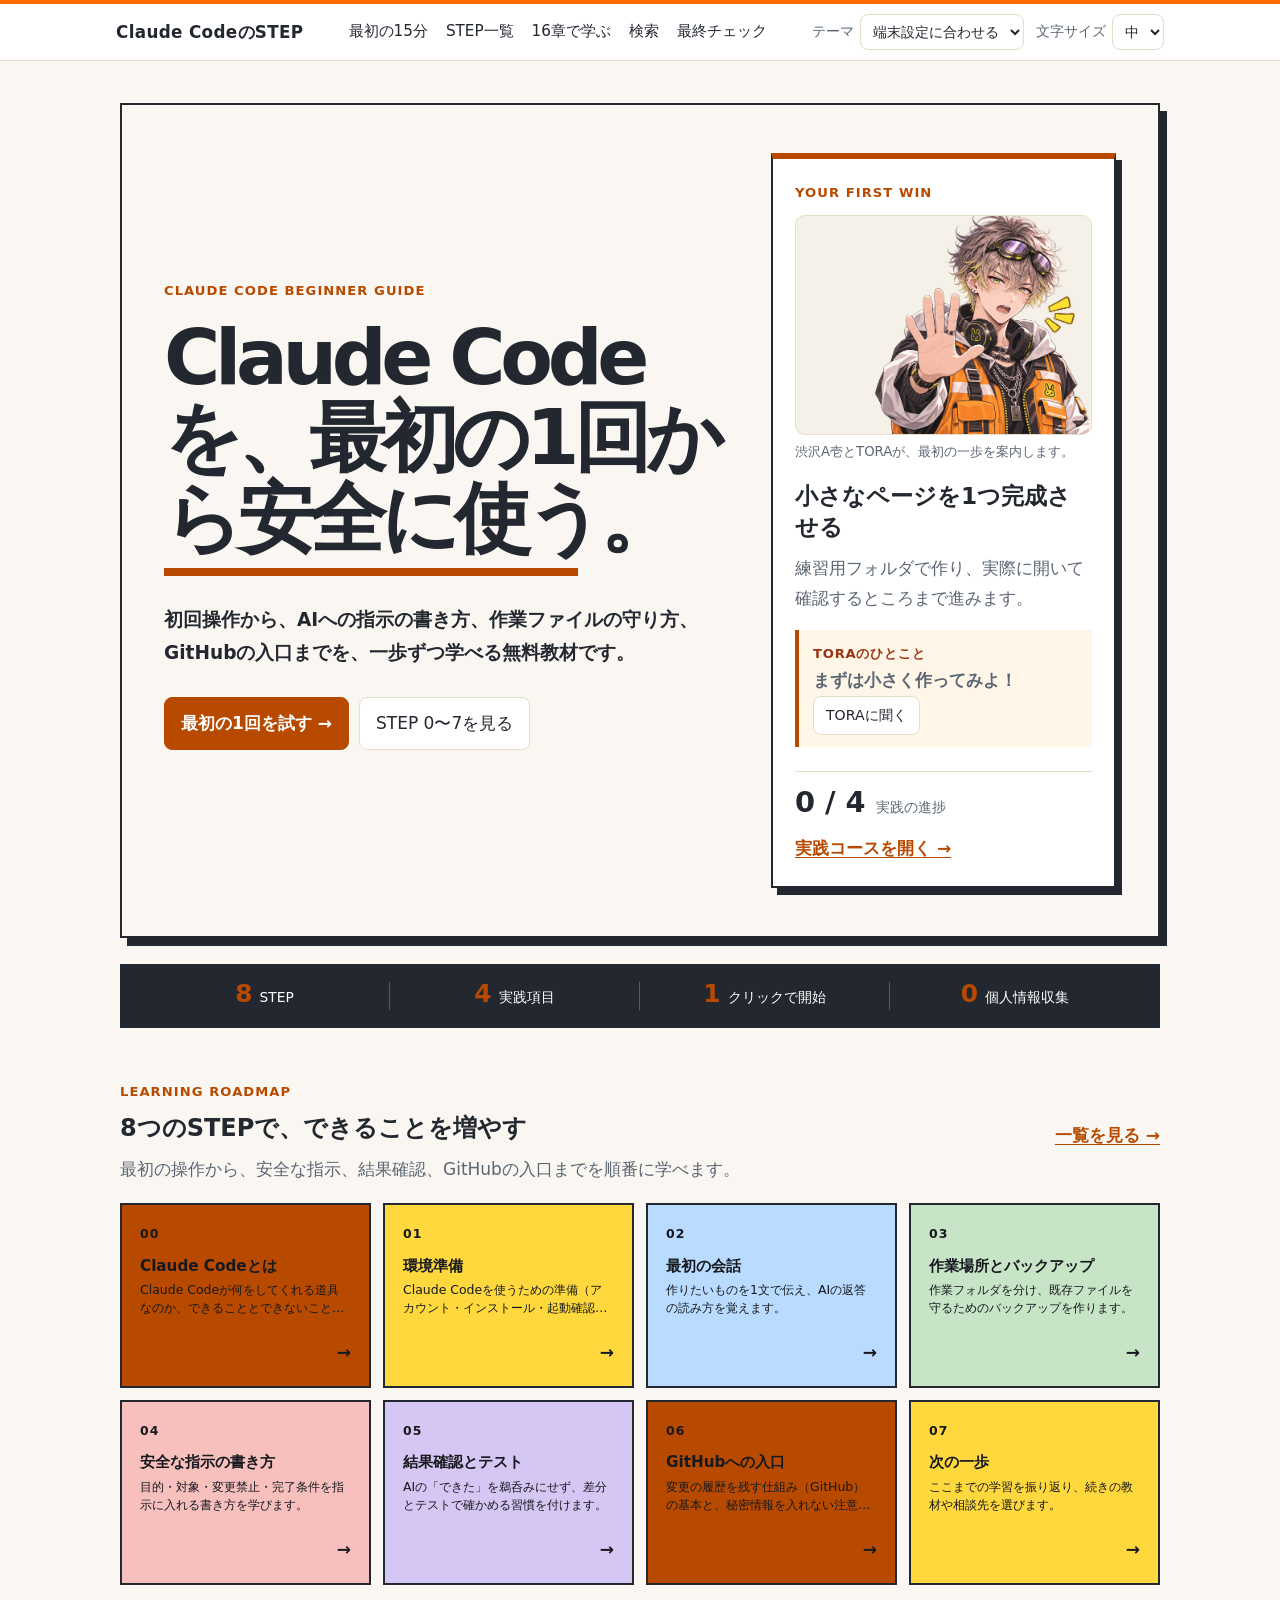
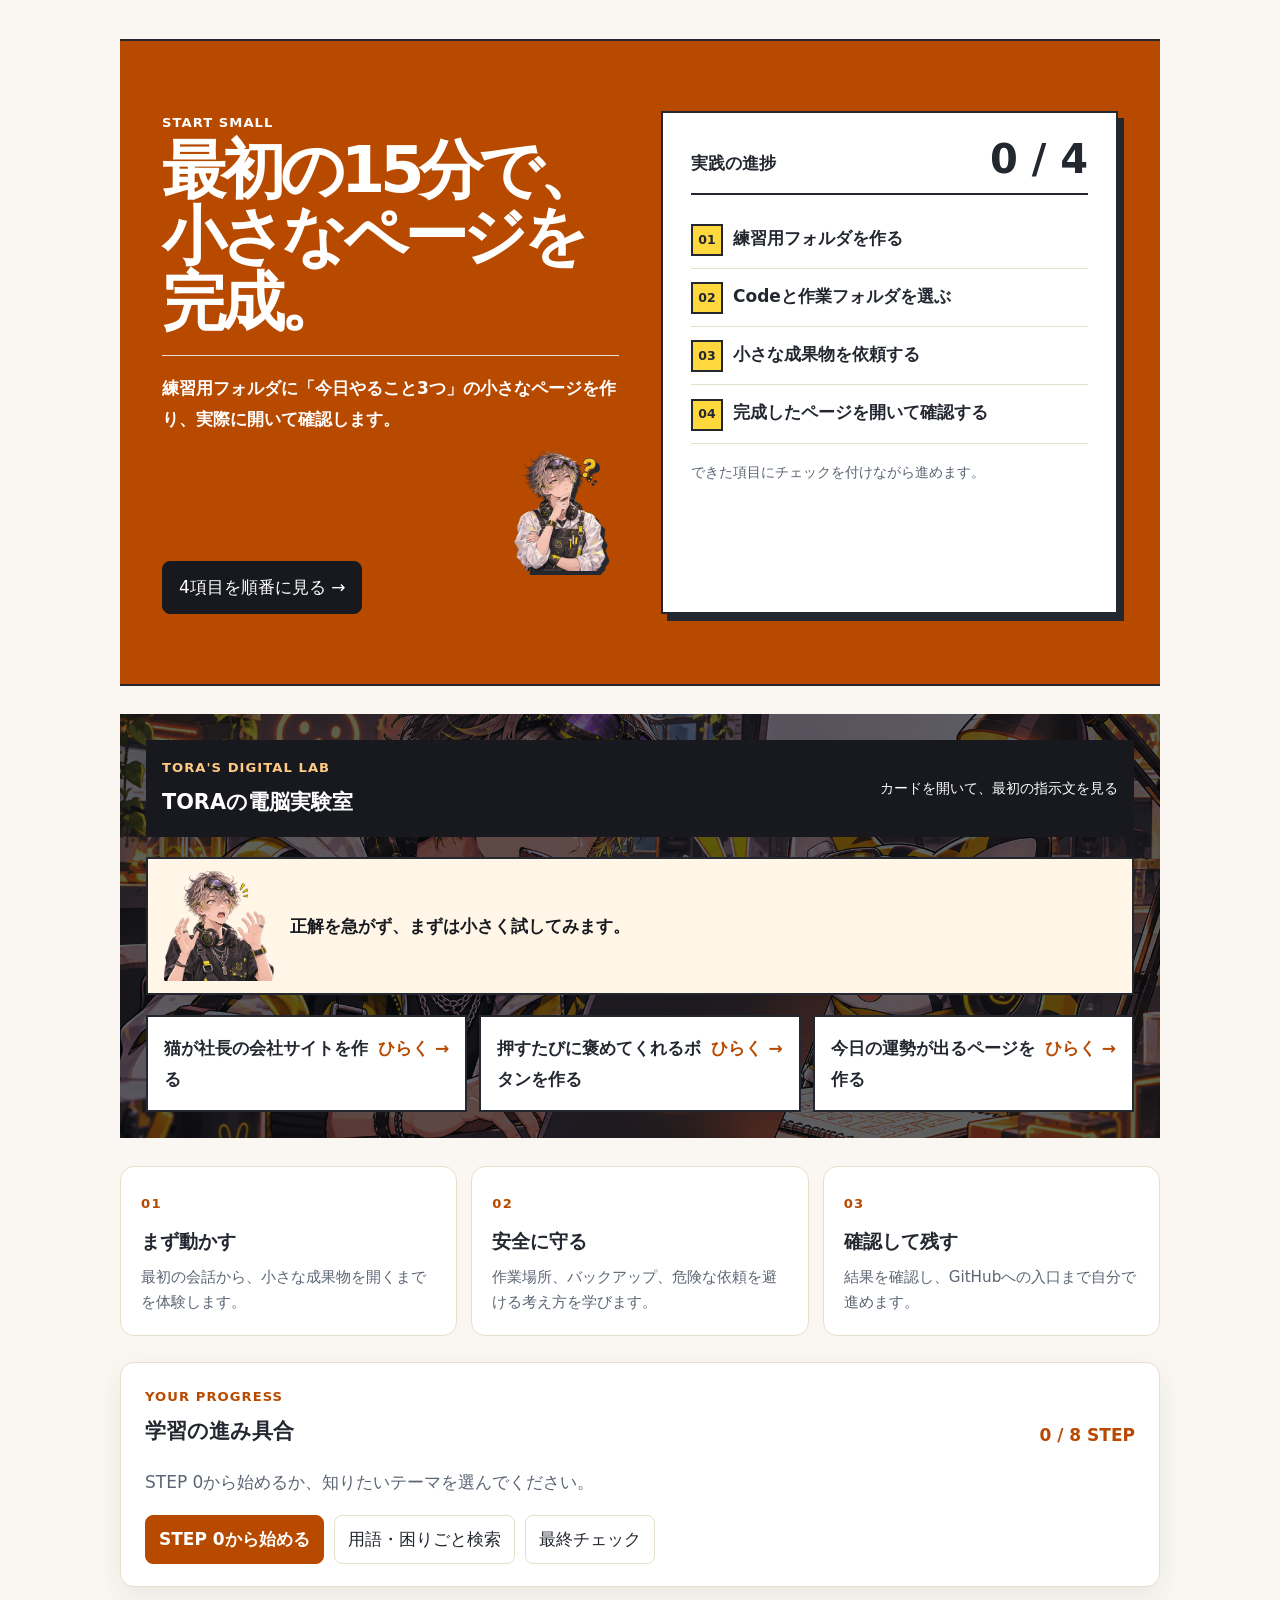
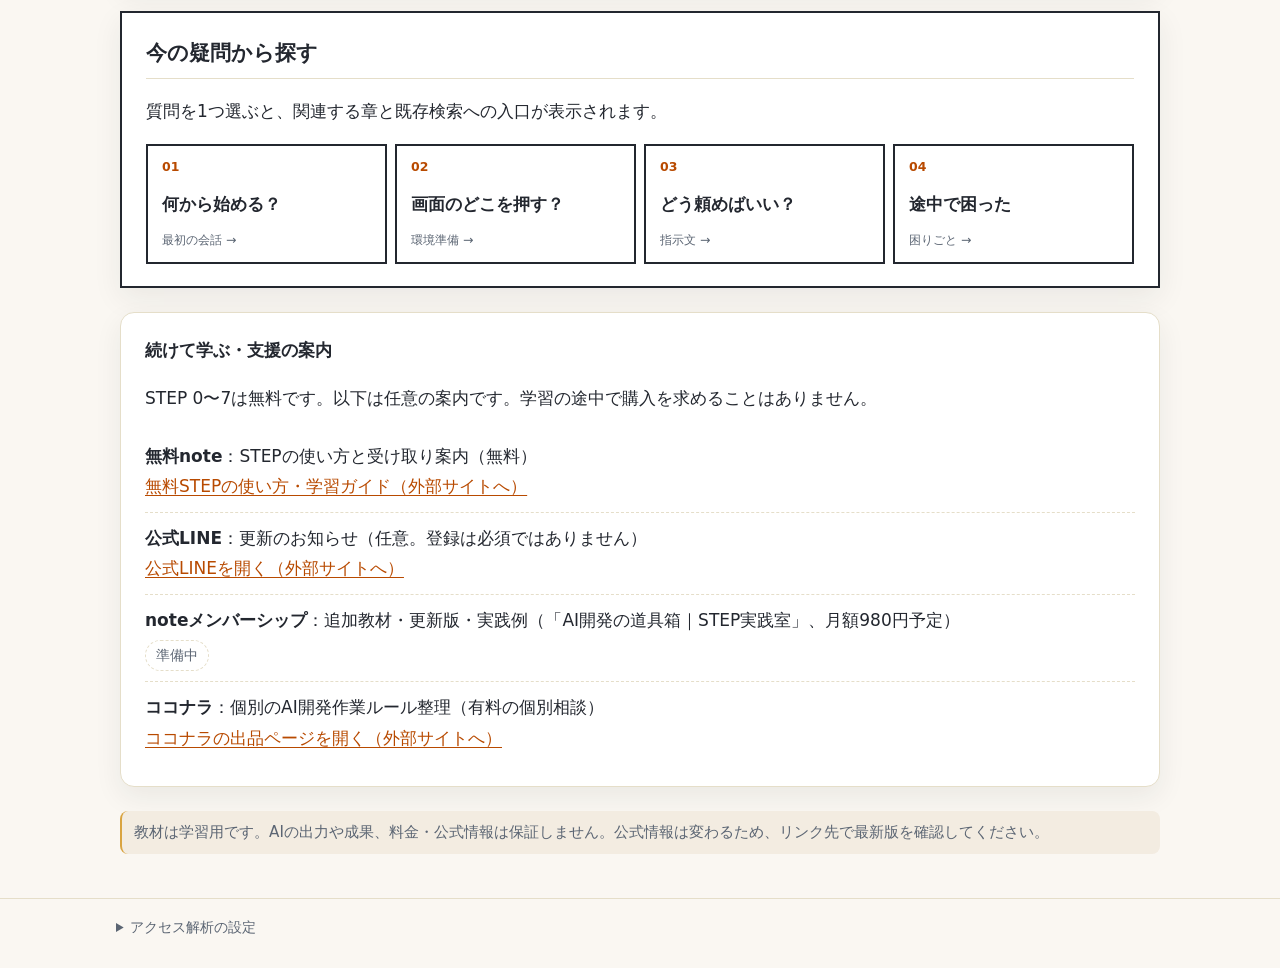
==== commit 46a0f190: "fix: remove requested footer paragraphs" ====
--- a/index.html
+++ b/index.html
@@ -86,8 +86,6 @@
 
   <footer class="site-footer">
     <div class="wrap">
-      <p>教材の内容は学習目的です。AIの出力・成果・料金・公式情報を保証するものではありません。公式情報は変わるため、リンク先で最新版を確認してください。</p>
-      <p>ログイン・決済はありません。アクセス解析は、設定が有効な場合に利用者の許可を得て使用します。</p>
     </div>
   </footer>
 
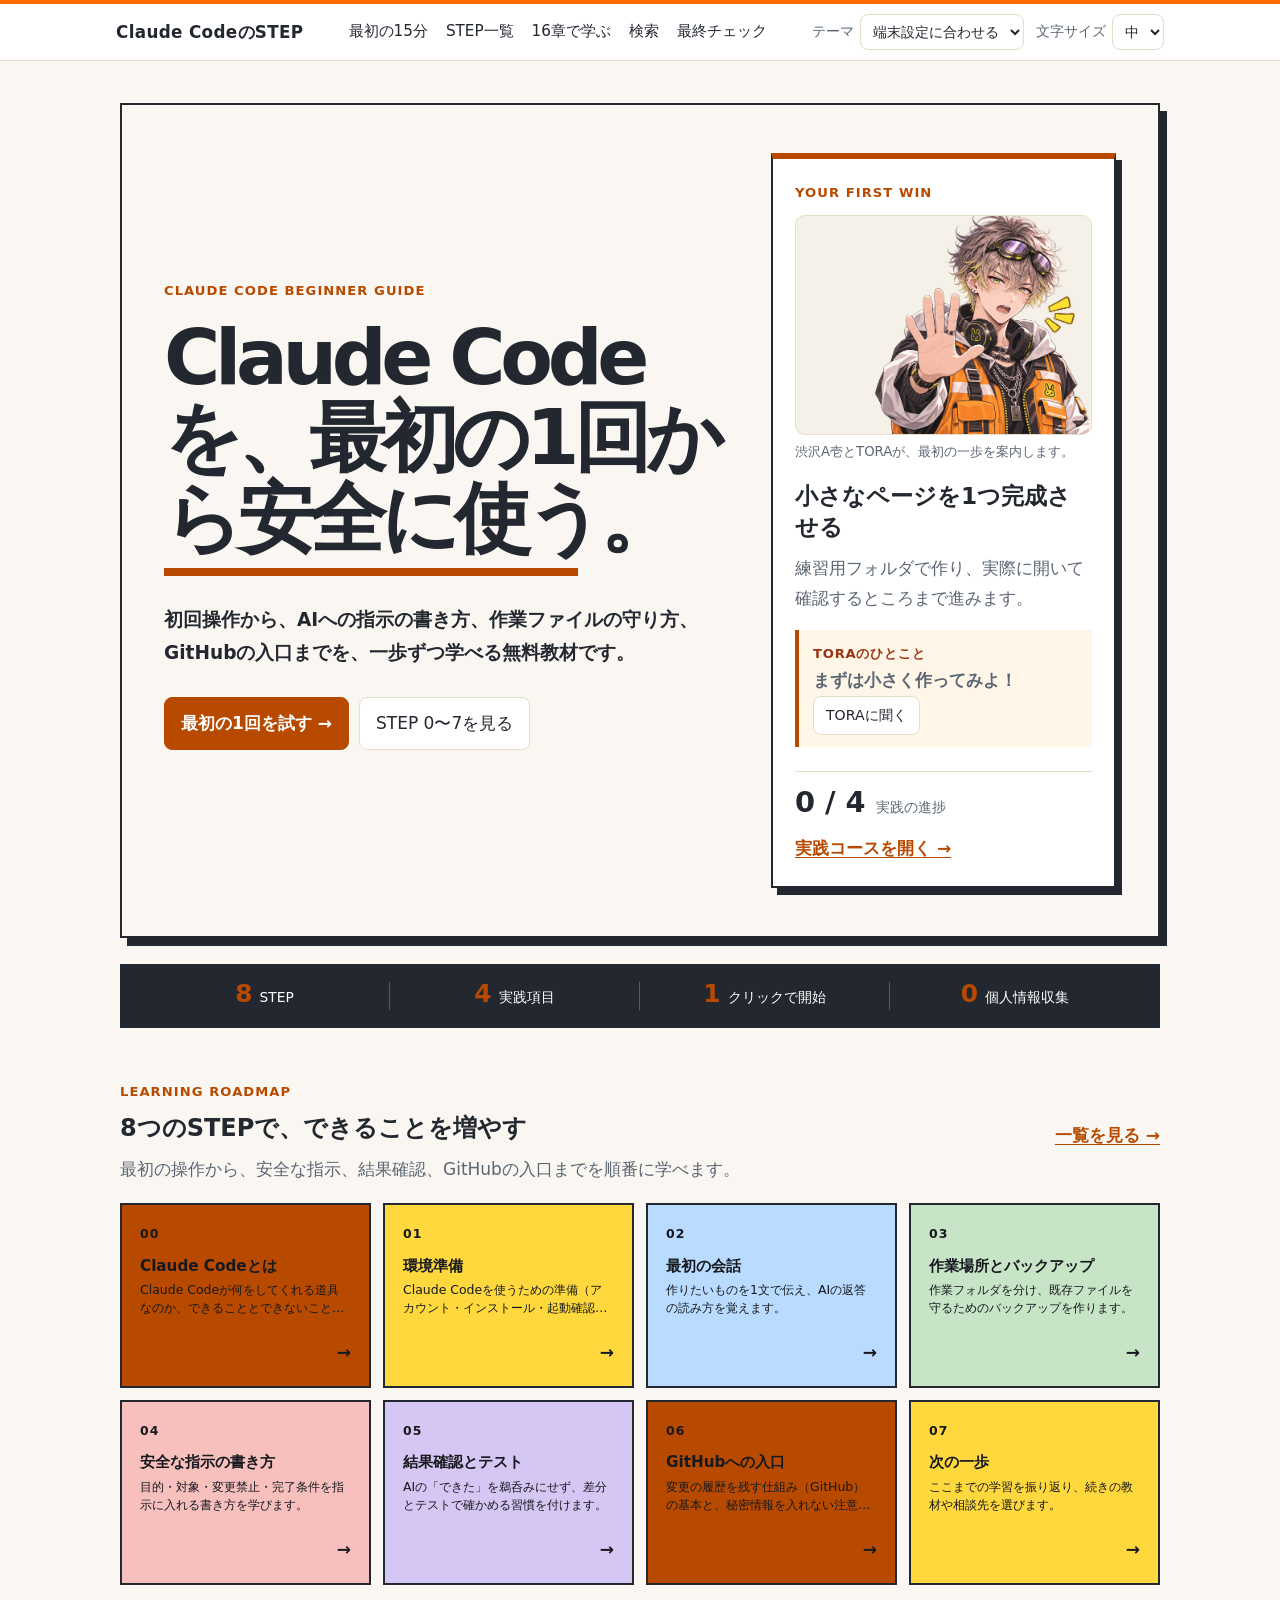
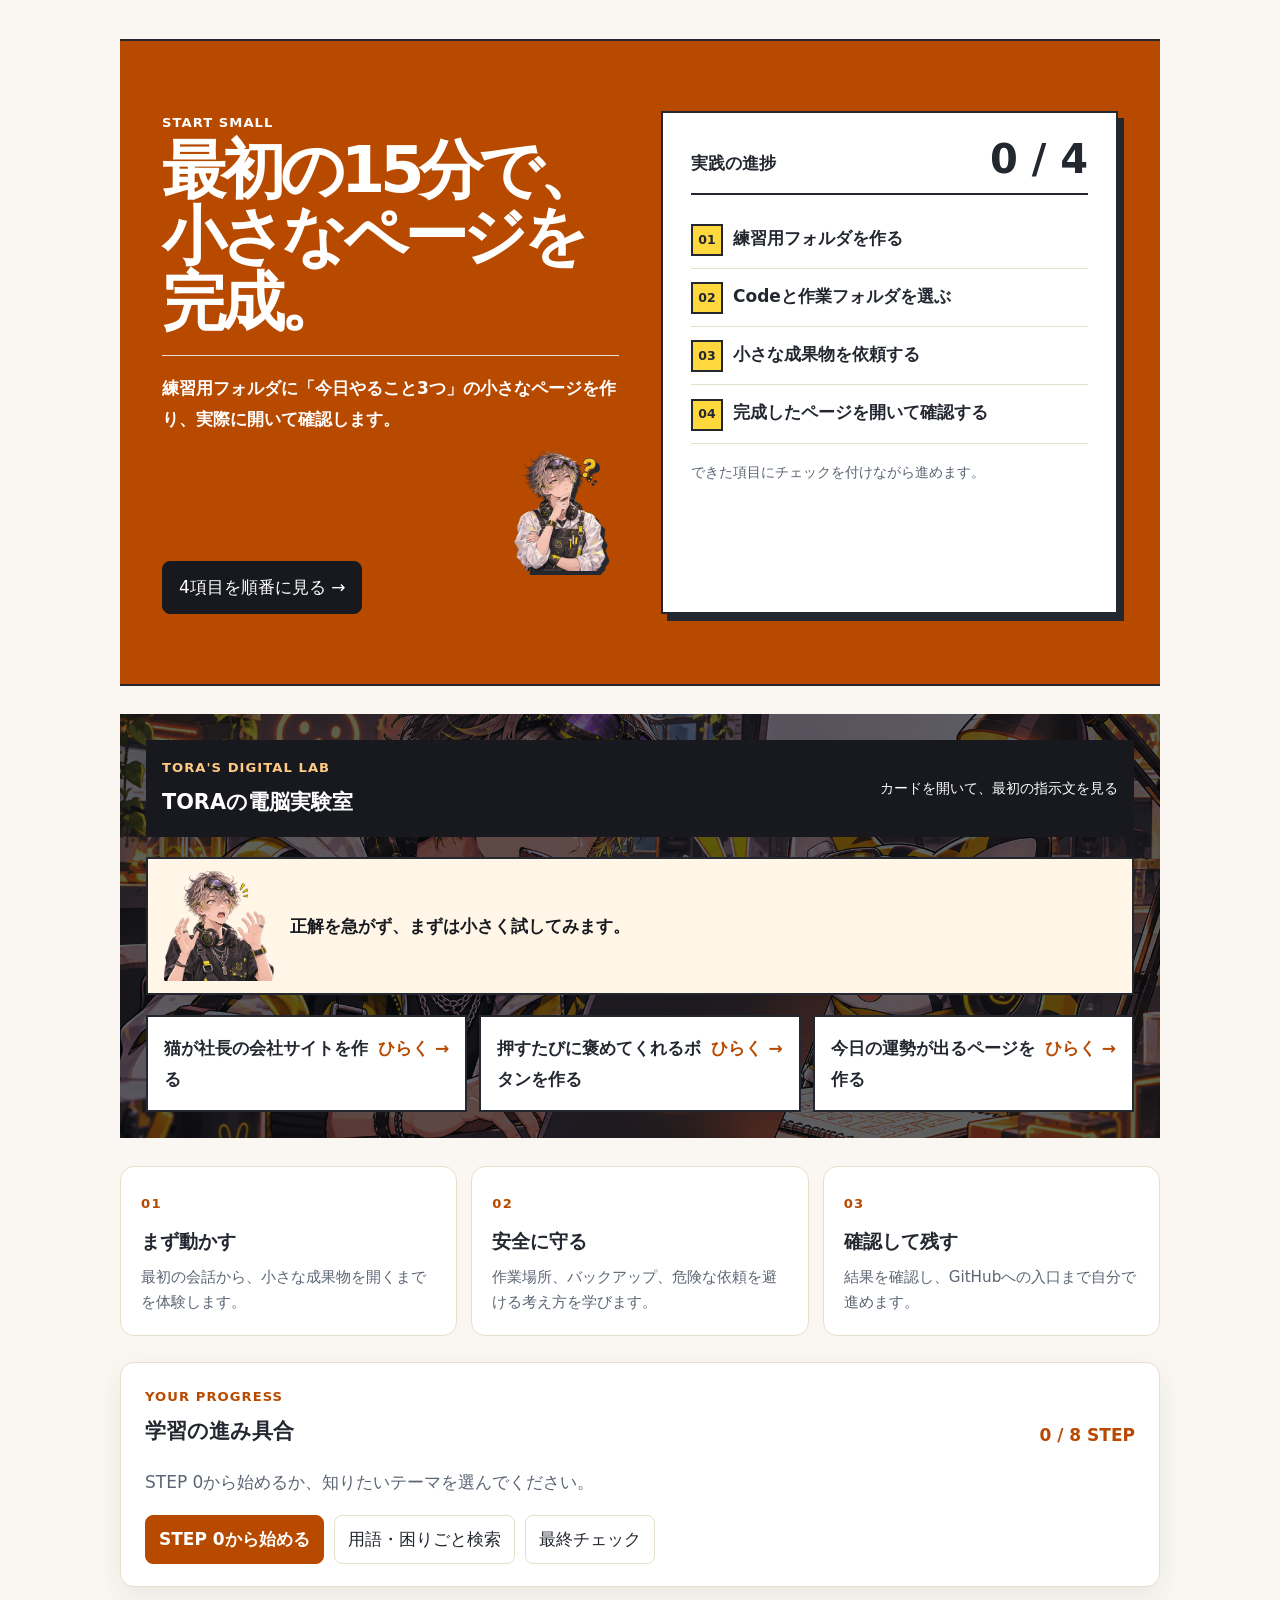
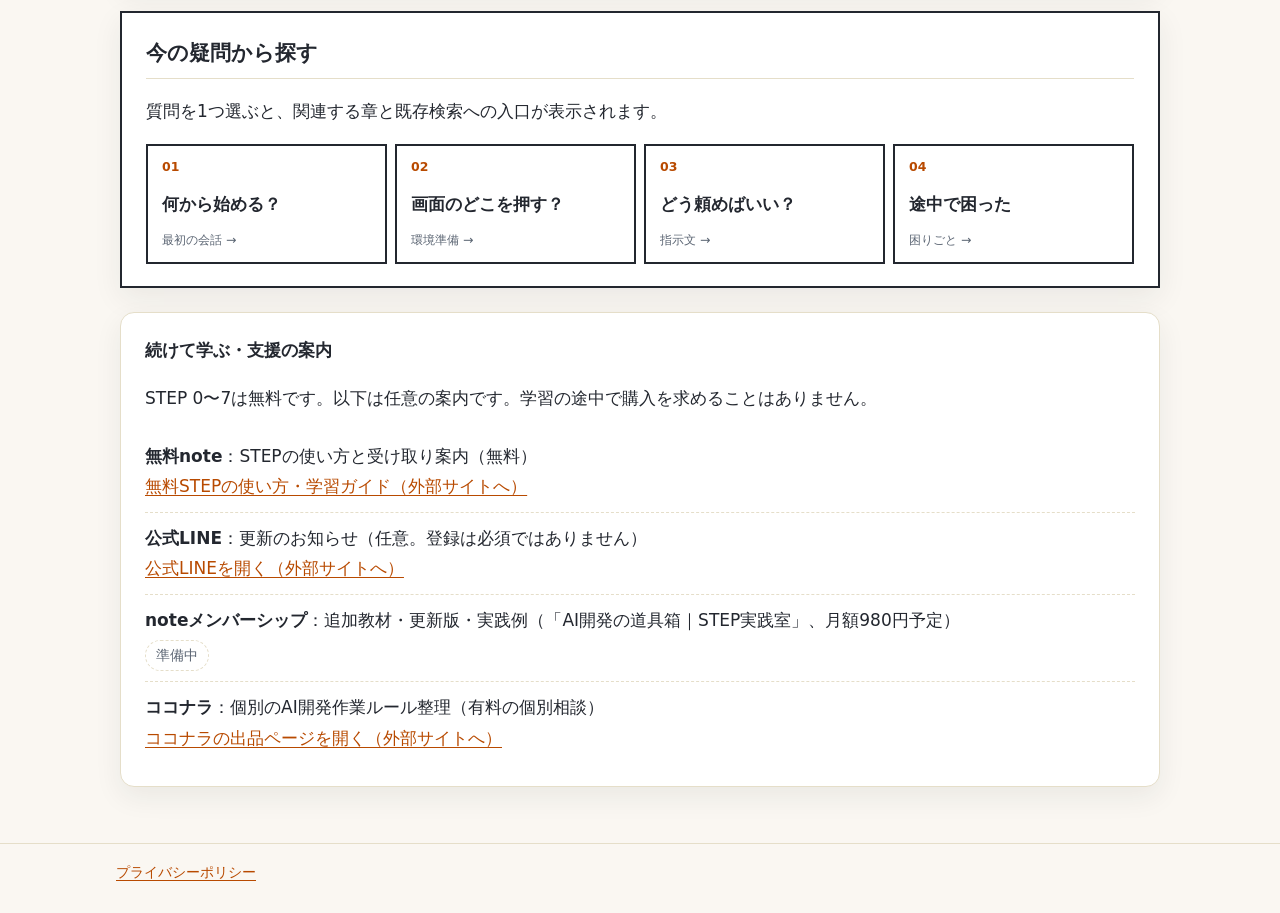
==== commit 44121cfa: "feat: draft STEP privacy policy and Japan-only analytics cookie defaults" ====
--- a/index.html
+++ b/index.html
@@ -86,6 +86,7 @@
 
   <footer class="site-footer">
     <div class="wrap">
+      <a href="privacy.html">プライバシーポリシー</a>
     </div>
   </footer>
 
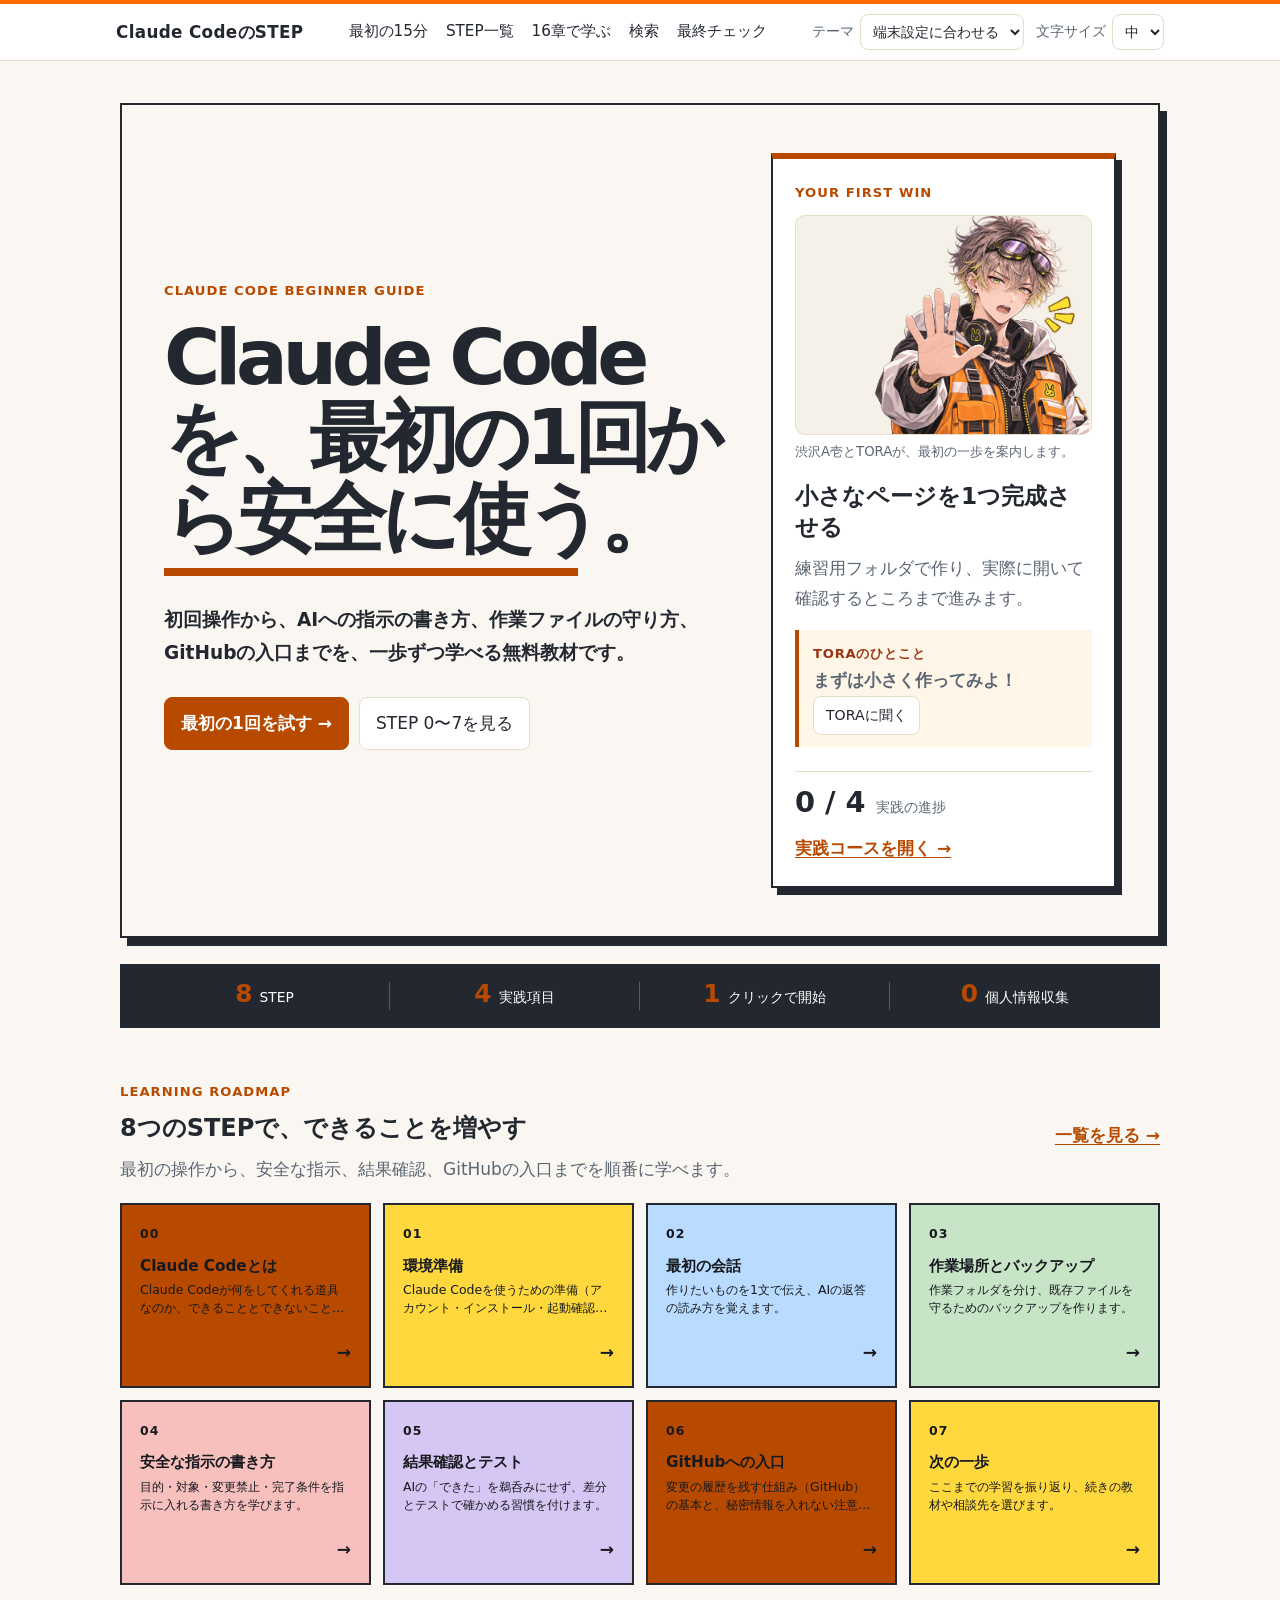
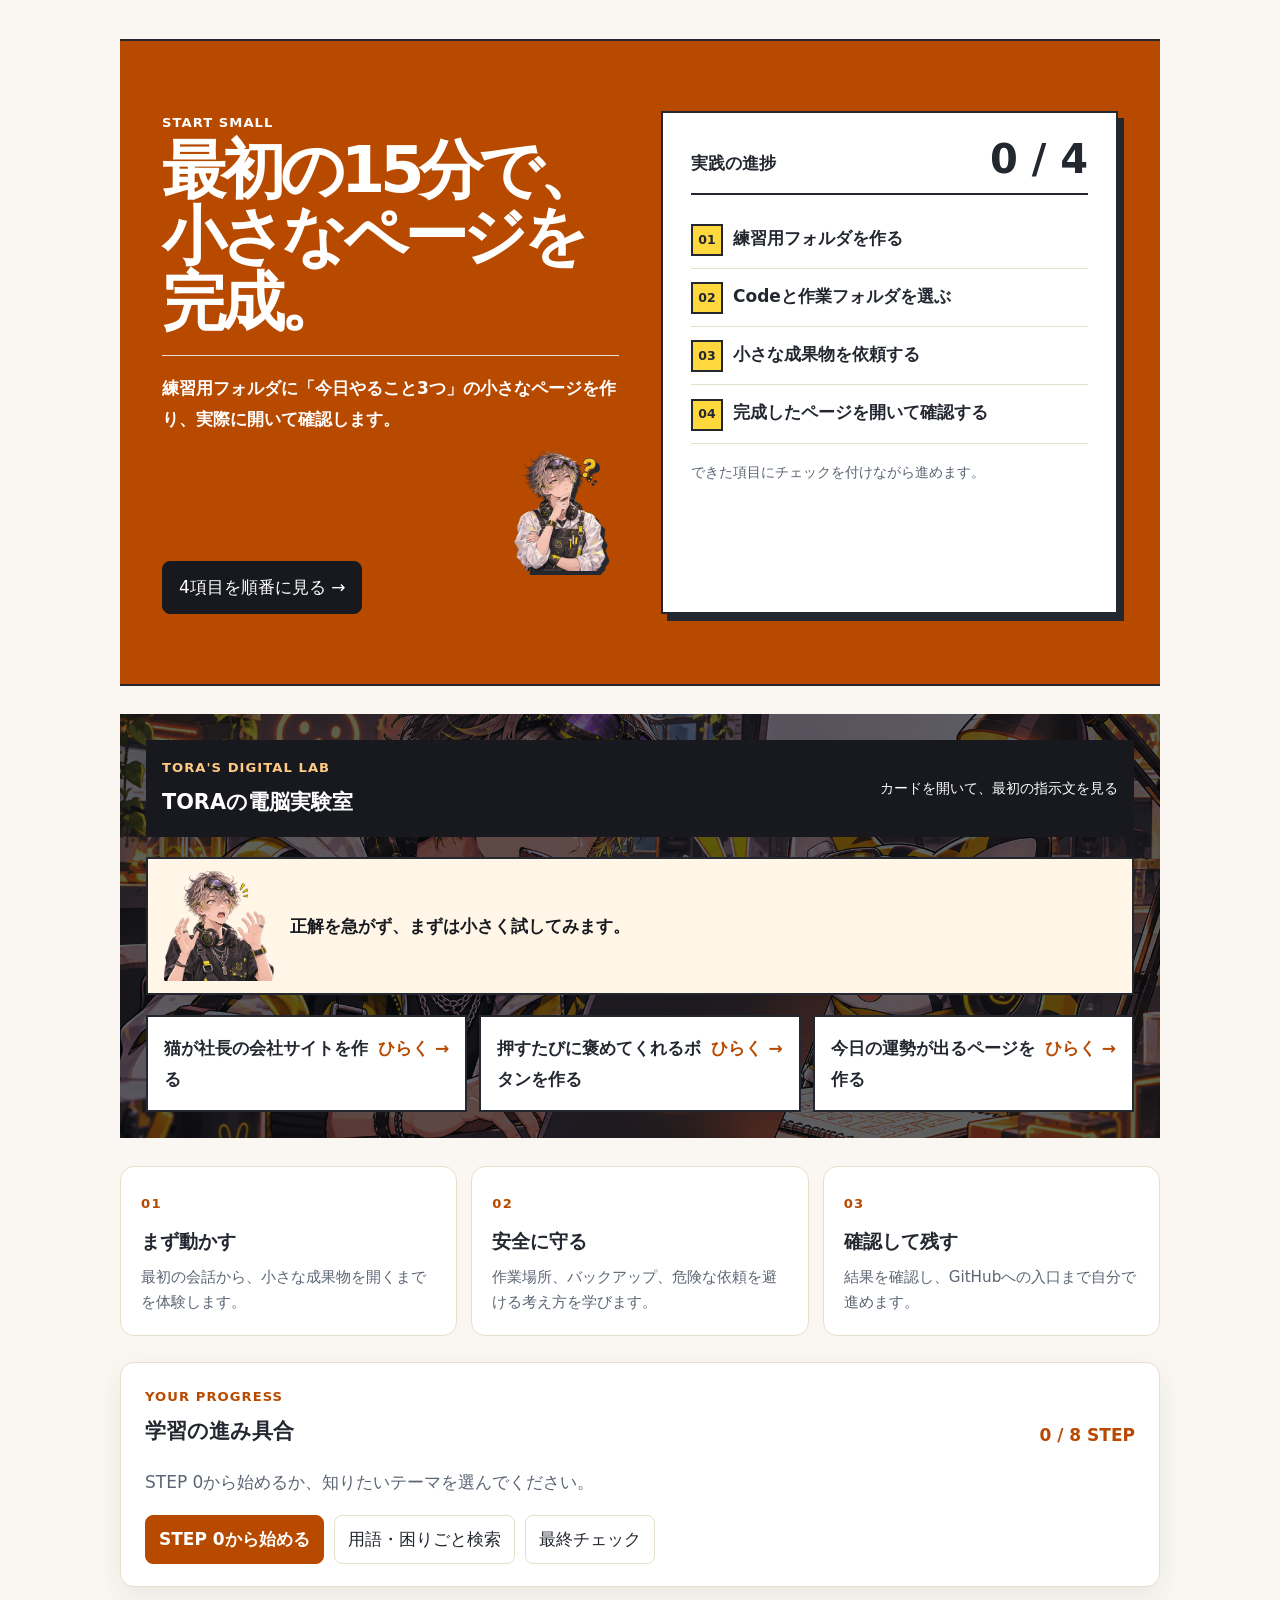
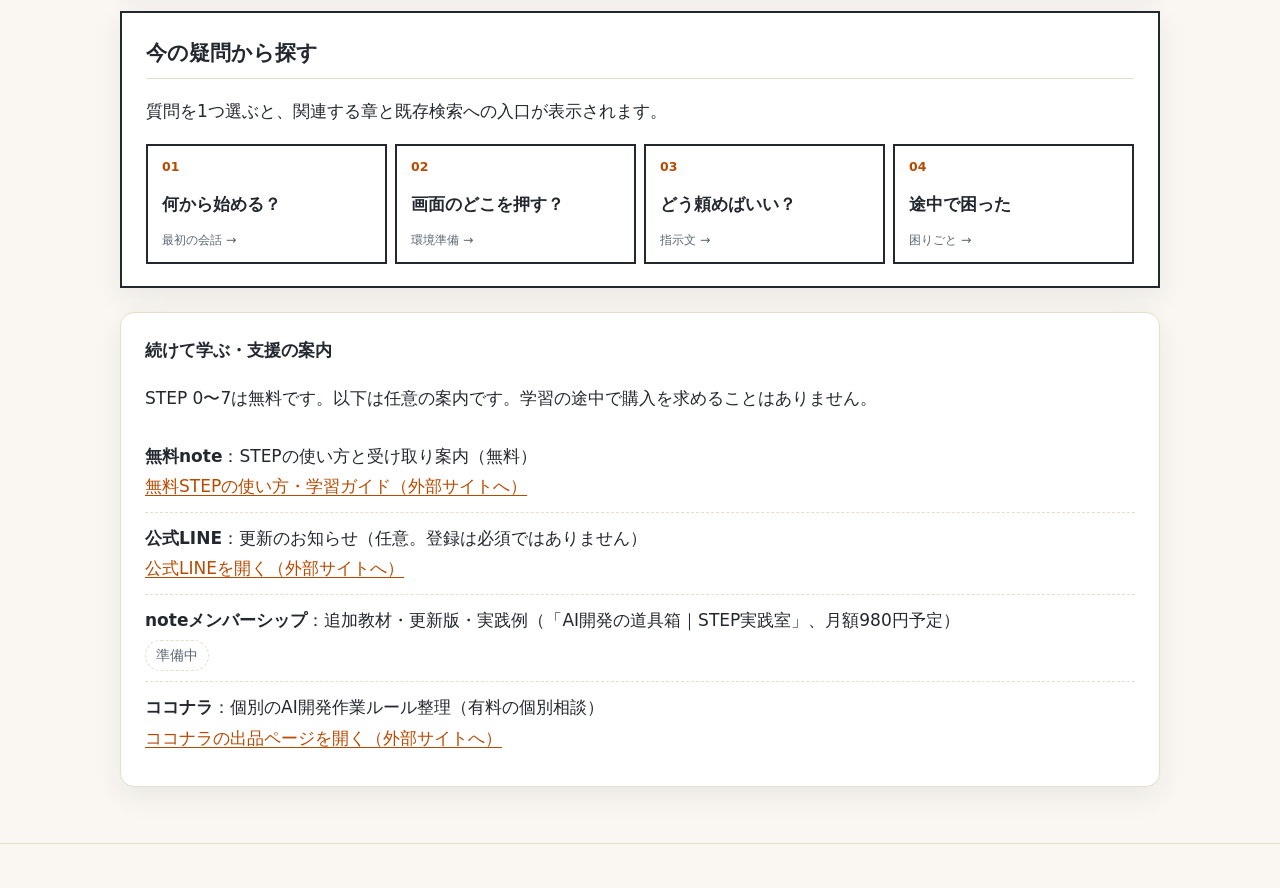
==== commit 9f3e1b30: "chore: exclude privacy page from proposed release" ====
--- a/index.html
+++ b/index.html
@@ -86,7 +86,6 @@
 
   <footer class="site-footer">
     <div class="wrap">
-      <a href="privacy.html">プライバシーポリシー</a>
     </div>
   </footer>
 
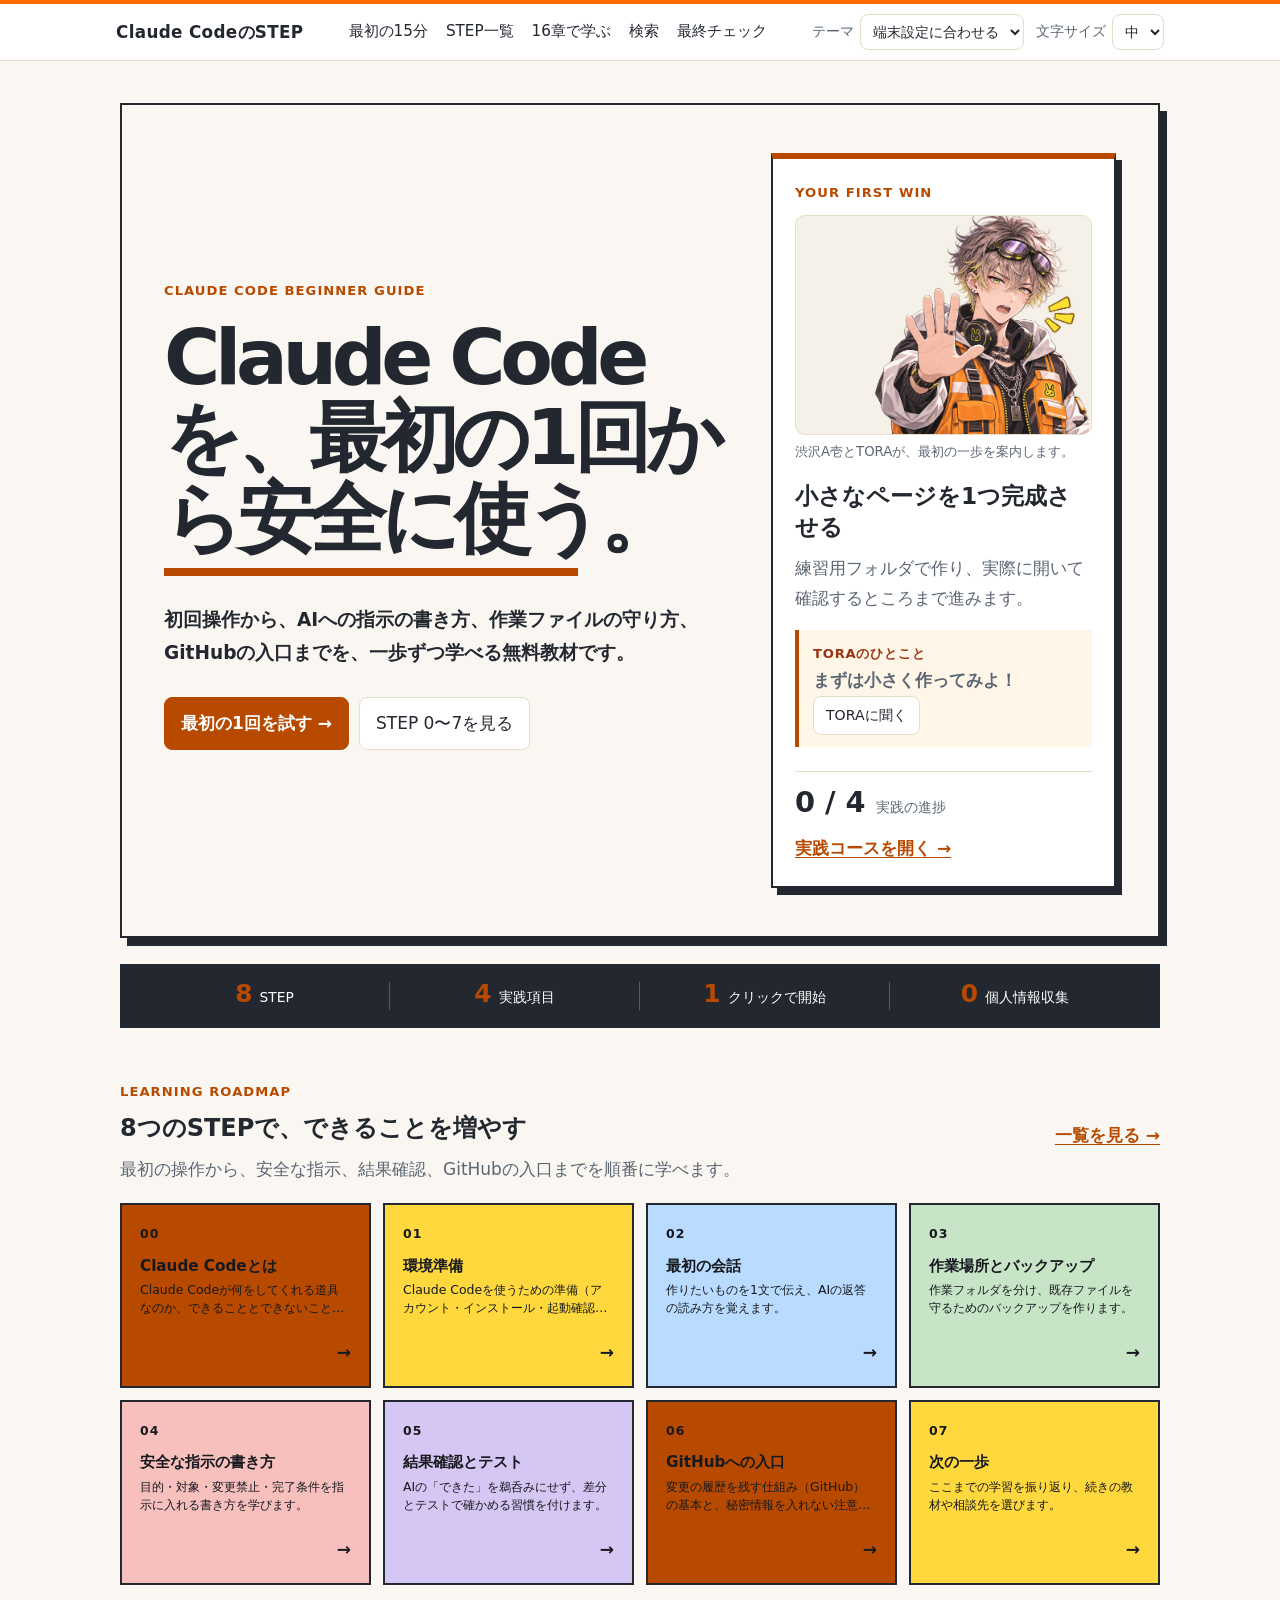
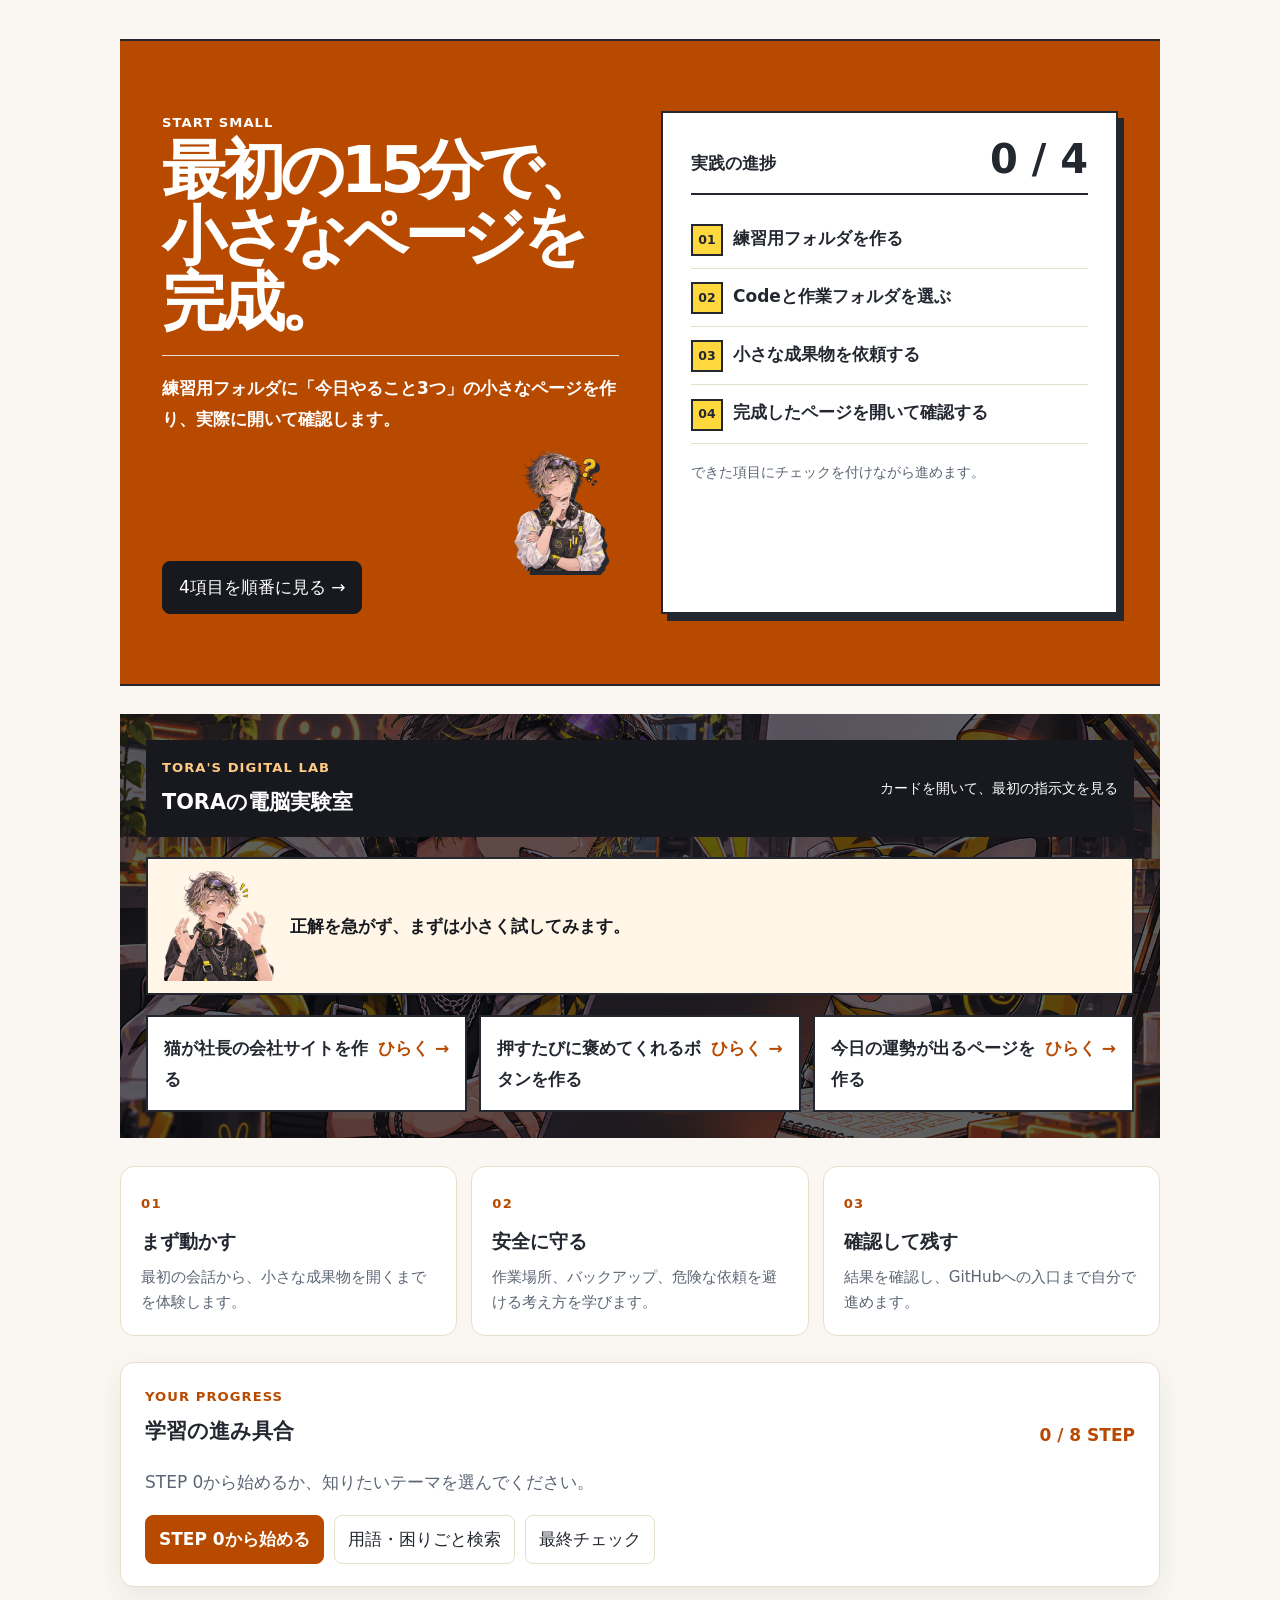
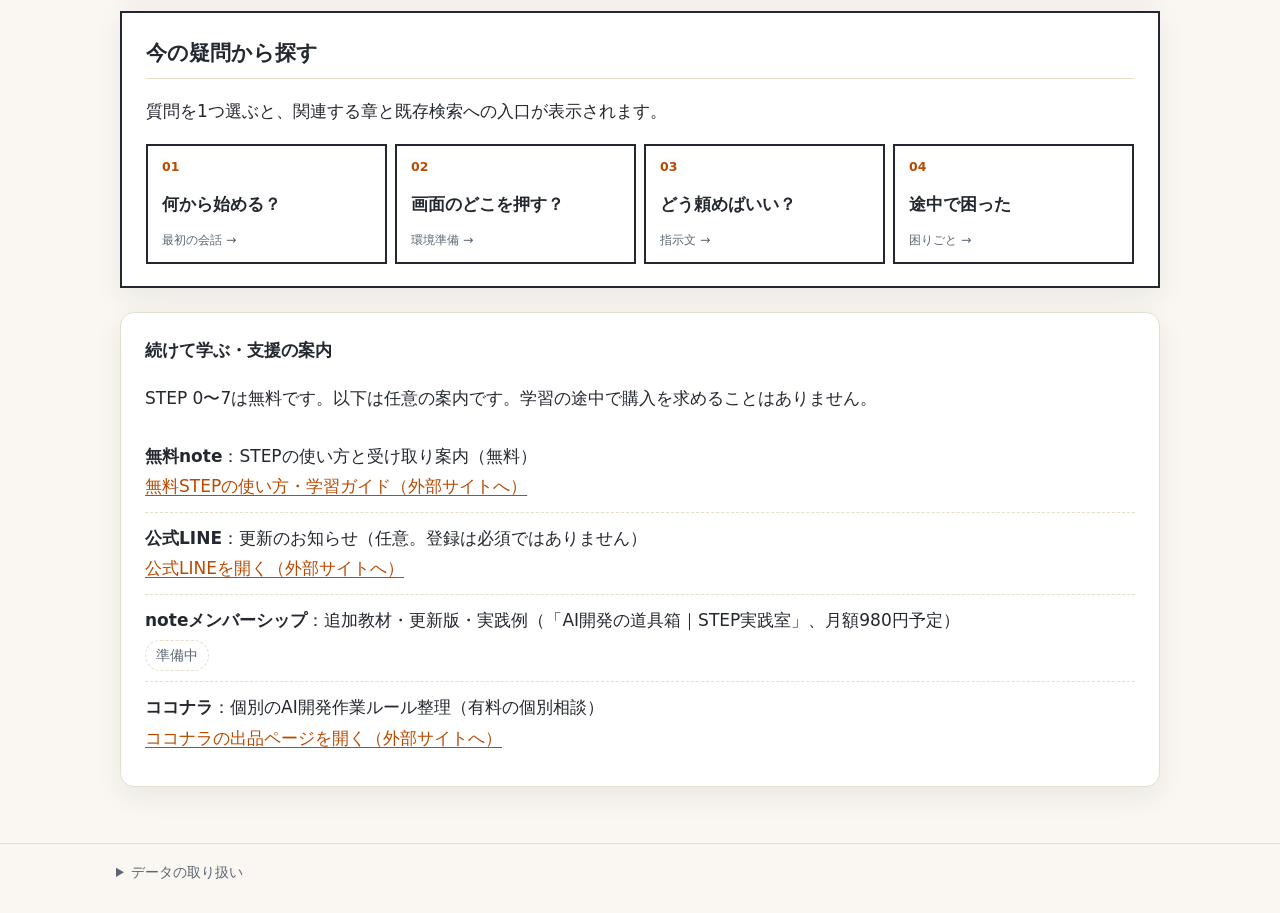
==== commit 9387a878: "feat: add inline STEP data handling disclosure" ====
--- a/index.html
+++ b/index.html
@@ -86,6 +86,15 @@
 
   <footer class="site-footer">
     <div class="wrap">
+      <details>
+        <summary>データの取り扱い</summary>
+        <p>運営者：渋沢A壱。対象：Claude CodeのSTEP（step.beta-agency.site）。</p>
+        <p>本サイトは、利用状況の把握と教材・操作性の改善のためGoogle Analytics 4を利用します。閲覧ページ、訪問・再訪状況、流入元、端末・ブラウザに関する情報、学習開始、STEP閲覧、指示文コピー、公式LINEリンクのクリック等がGoogleへ送信・処理されます。LINEクリックは友だち追加完了の計測ではありません。</p>
+        <p>日本とGoogleが判定した訪問では解析Cookieを利用します。Google Consent Modeの初期設定は全地域で解析Cookieを拒否し、日本だけ許可する構成です。日本以外・地域不明では解析Cookieの保存・読み取りを許可しません。同意を取得して許可へ変更する機能は設けていません。Cookieを利用しない場合でも、閲覧や同意状態などの限定的な通信はGoogleへ送られる場合があります。</p>
+        <p>Googleシグナルと広告パーソナライズは無効にし、広告用データ・Cookieの同意は付与しません。独自の計測イベントには検索語、指示文の本文、氏名・メールアドレスを含めず、参照元はサイトのオリジン（ドメイン等）までに制限します。学習進捗・保存項目・表示設定はブラウザ内に保存し、その内容を解析イベントとして送信しません。</p>
+        <p>過去に本サイトの解析を拒否したブラウザでは、その設定を維持してGoogleタグを読み込みません。Cookieはブラウザ設定で制限・削除できますが、Cookieの拒否だけでCookieなし通信も停止するとは限りません。対応するブラウザでは<a href="https://tools.google.com/dlpage/gaoptout" target="_blank" rel="noopener noreferrer">Google Analyticsオプトアウトアドオン</a>を利用できます。解析を停止しても教材は利用できます。</p>
+        <p>Googleによる収集・処理の説明は<a href="https://policies.google.com/technologies/partner-sites" target="_blank" rel="noopener noreferrer">Googleのサービスを使用するサイトやアプリから収集した情報のGoogleによる使用</a>、<a href="https://policies.google.com/privacy" target="_blank" rel="noopener noreferrer">Googleのプライバシーポリシー</a>をご確認ください。</p>
+      </details>
     </div>
   </footer>
 
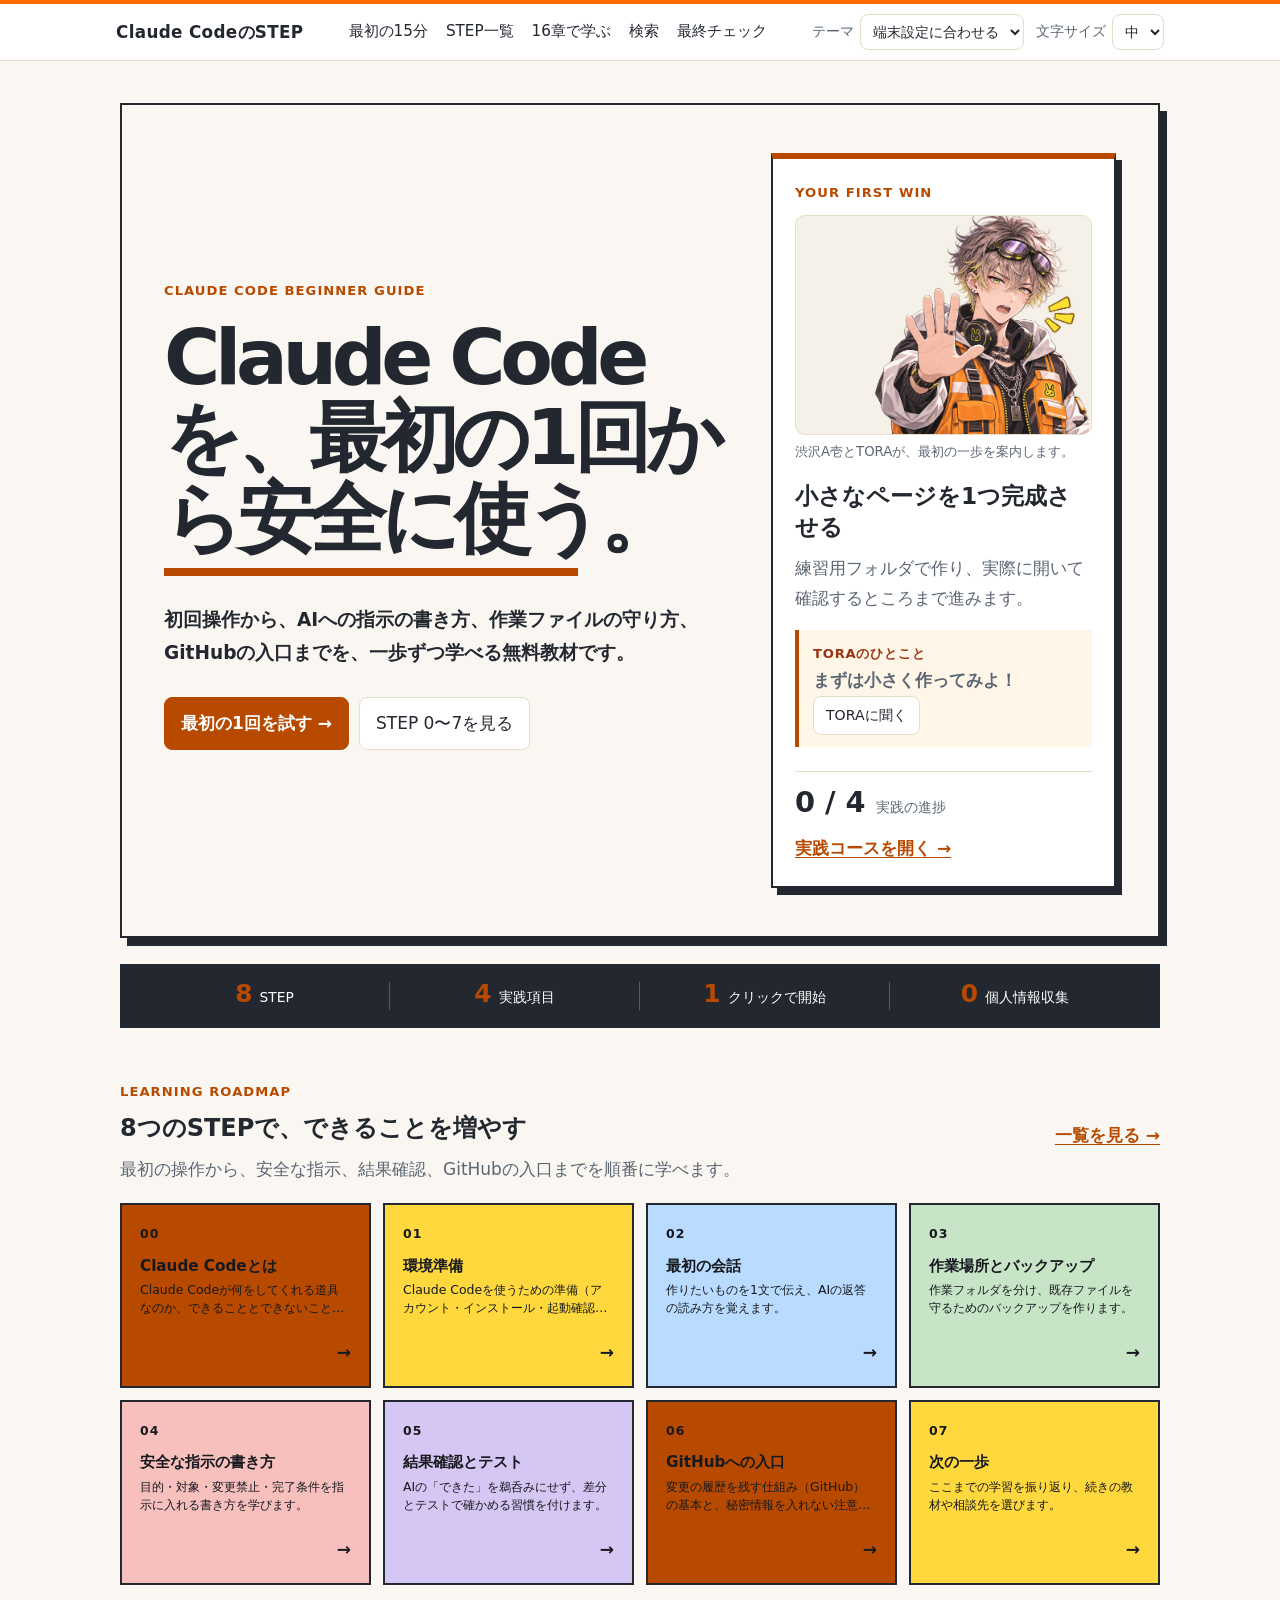
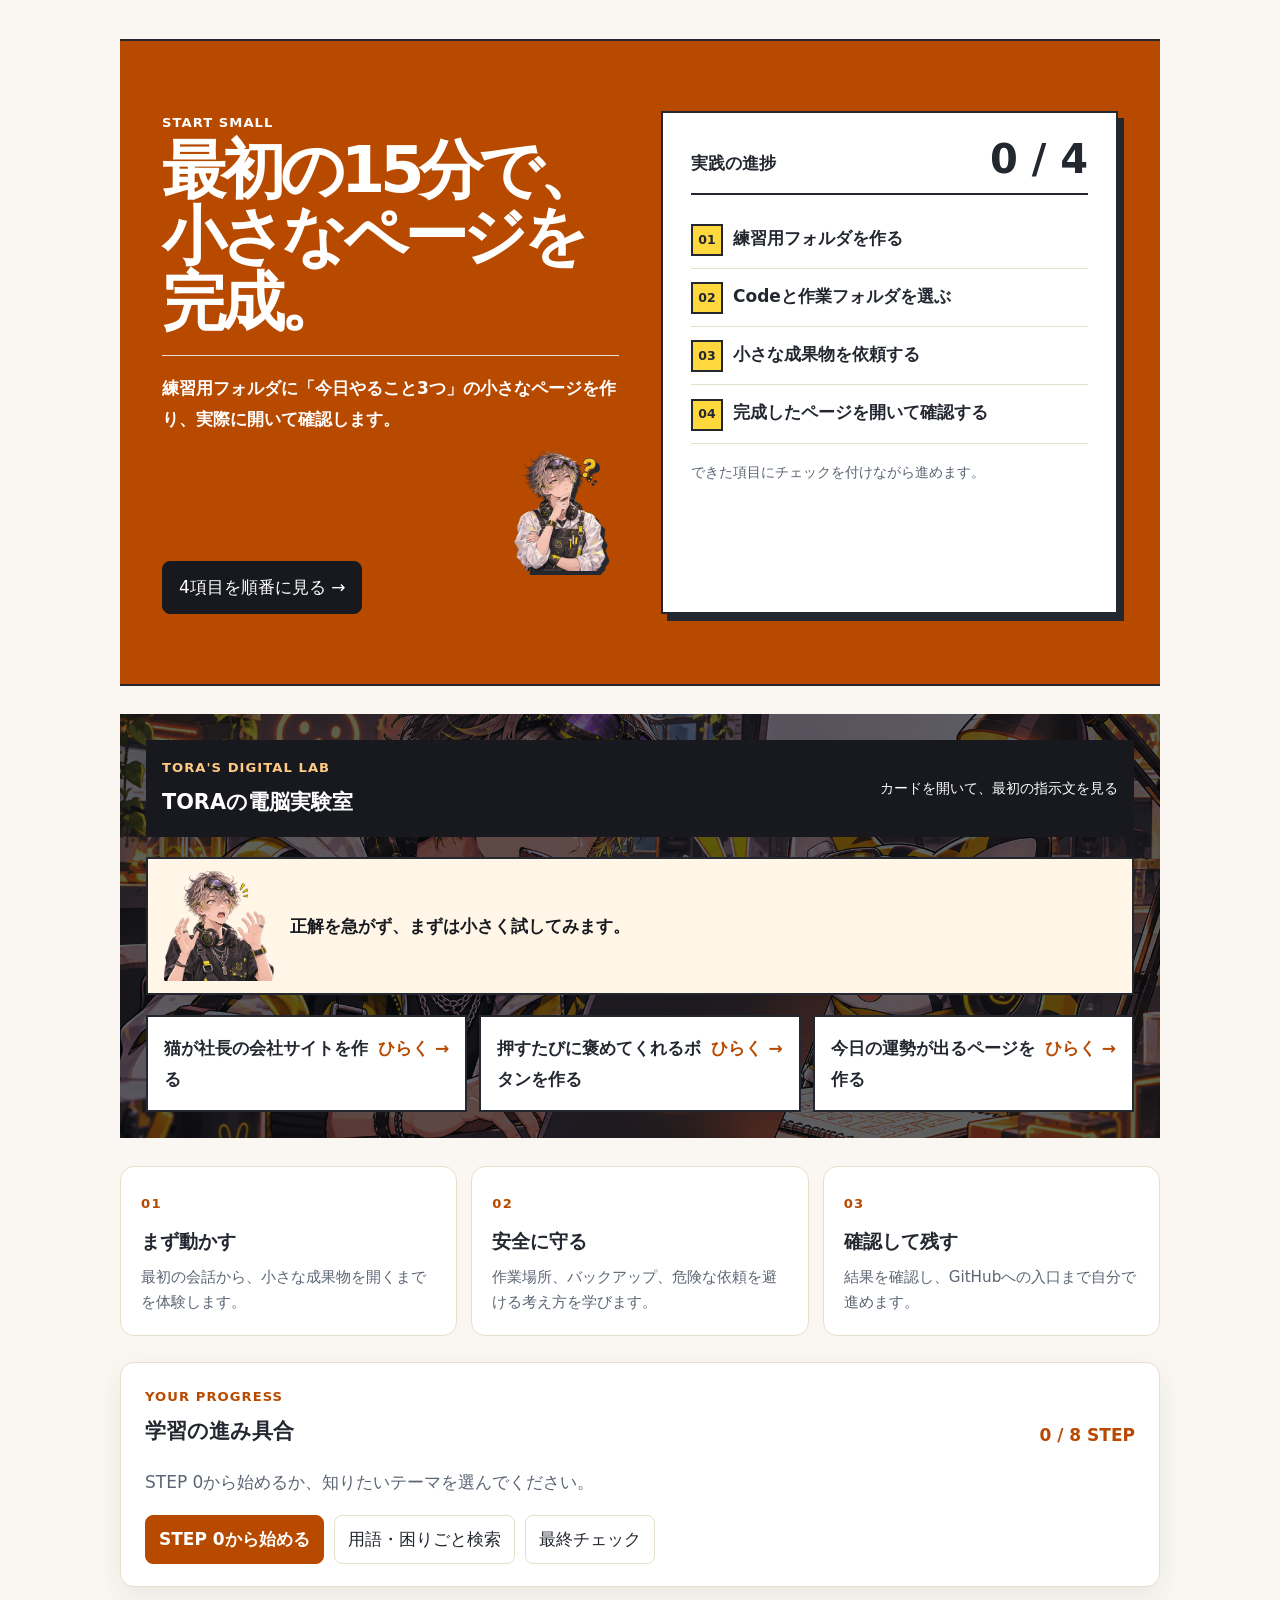
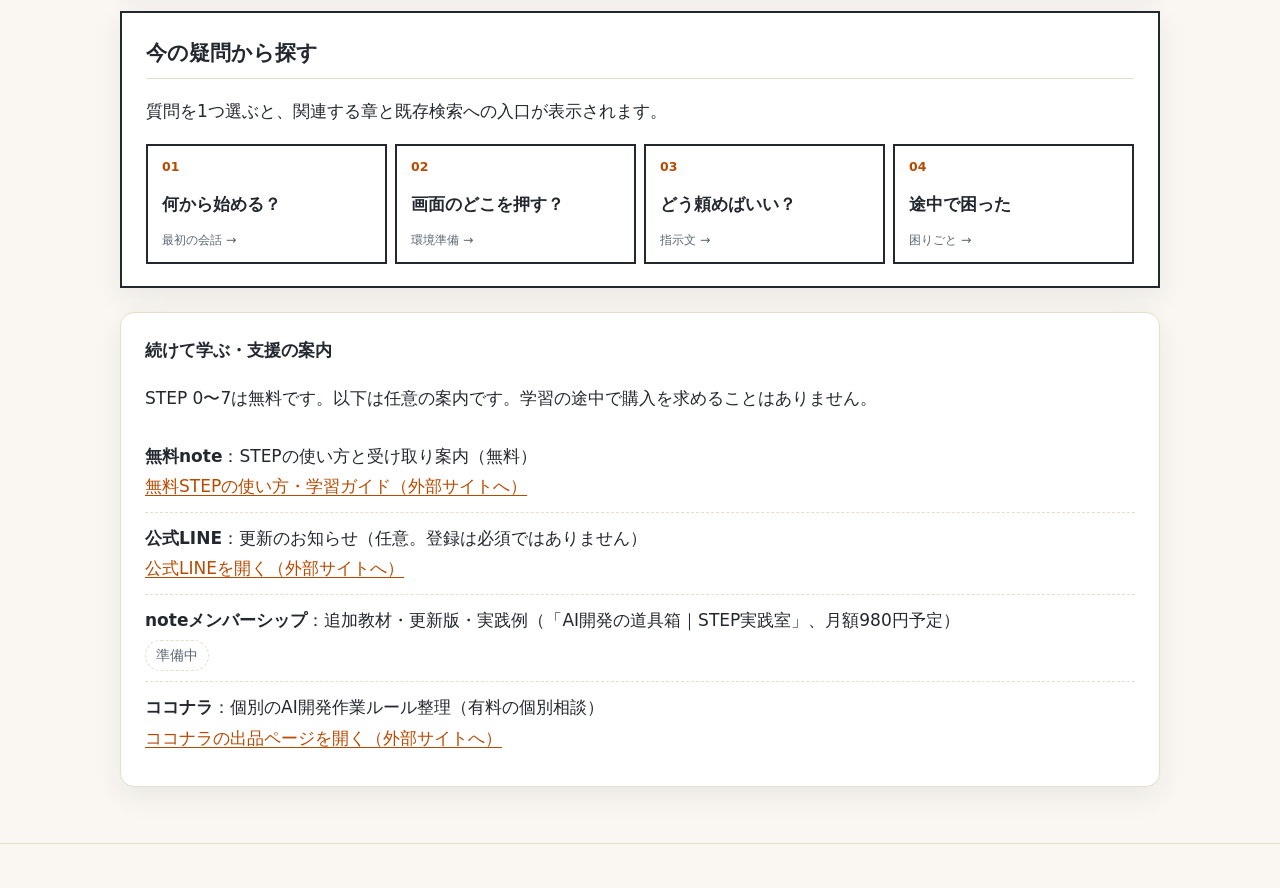
==== commit 0c502c1b: "feat: remove GA4 tracking and consent UI" ====
--- a/index.html
+++ b/index.html
@@ -86,19 +86,9 @@
 
   <footer class="site-footer">
     <div class="wrap">
-      <details>
-        <summary>データの取り扱い</summary>
-        <p>運営者：渋沢A壱。対象：Claude CodeのSTEP（step.beta-agency.site）。</p>
-        <p>本サイトは、利用状況の把握と教材・操作性の改善のためGoogle Analytics 4を利用します。閲覧ページ、訪問・再訪状況、流入元、端末・ブラウザに関する情報、学習開始、STEP閲覧、指示文コピー、公式LINEリンクのクリック等がGoogleへ送信・処理されます。LINEクリックは友だち追加完了の計測ではありません。</p>
-        <p>日本とGoogleが判定した訪問では解析Cookieを利用します。Google Consent Modeの初期設定は全地域で解析Cookieを拒否し、日本だけ許可する構成です。日本以外・地域不明では解析Cookieの保存・読み取りを許可しません。同意を取得して許可へ変更する機能は設けていません。Cookieを利用しない場合でも、閲覧や同意状態などの限定的な通信はGoogleへ送られる場合があります。</p>
-        <p>Googleシグナルと広告パーソナライズは無効にし、広告用データ・Cookieの同意は付与しません。独自の計測イベントには検索語、指示文の本文、氏名・メールアドレスを含めず、参照元はサイトのオリジン（ドメイン等）までに制限します。学習進捗・保存項目・表示設定はブラウザ内に保存し、その内容を解析イベントとして送信しません。</p>
-        <p>過去に本サイトの解析を拒否したブラウザでは、その設定を維持してGoogleタグを読み込みません。Cookieはブラウザ設定で制限・削除できますが、Cookieの拒否だけでCookieなし通信も停止するとは限りません。対応するブラウザでは<a href="https://tools.google.com/dlpage/gaoptout" target="_blank" rel="noopener noreferrer">Google Analyticsオプトアウトアドオン</a>を利用できます。解析を停止しても教材は利用できます。</p>
-        <p>Googleによる収集・処理の説明は<a href="https://policies.google.com/technologies/partner-sites" target="_blank" rel="noopener noreferrer">Googleのサービスを使用するサイトやアプリから収集した情報のGoogleによる使用</a>、<a href="https://policies.google.com/privacy" target="_blank" rel="noopener noreferrer">Googleのプライバシーポリシー</a>をご確認ください。</p>
-      </details>
     </div>
   </footer>
 
-  <script src="assets/analytics.js" defer></script>
   <script src="assets/app.js" defer></script>
 </body>
 </html>
